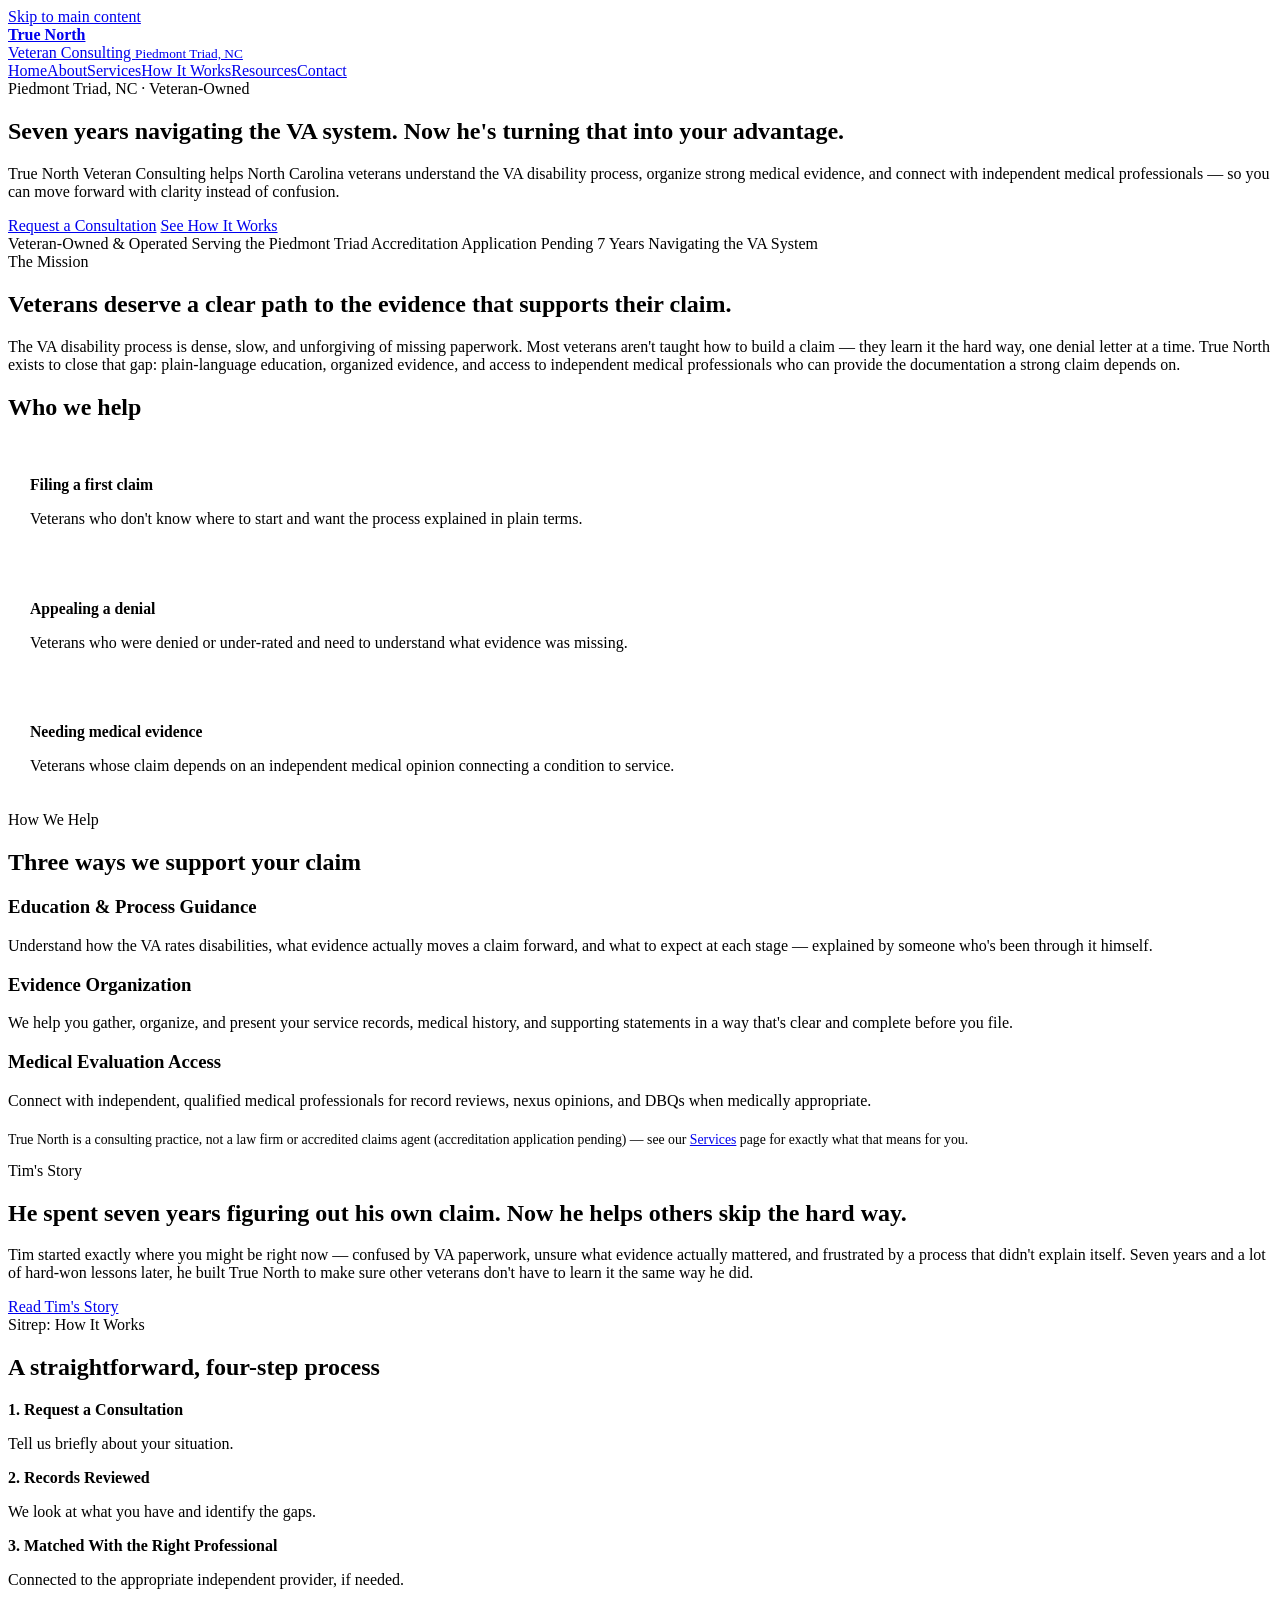
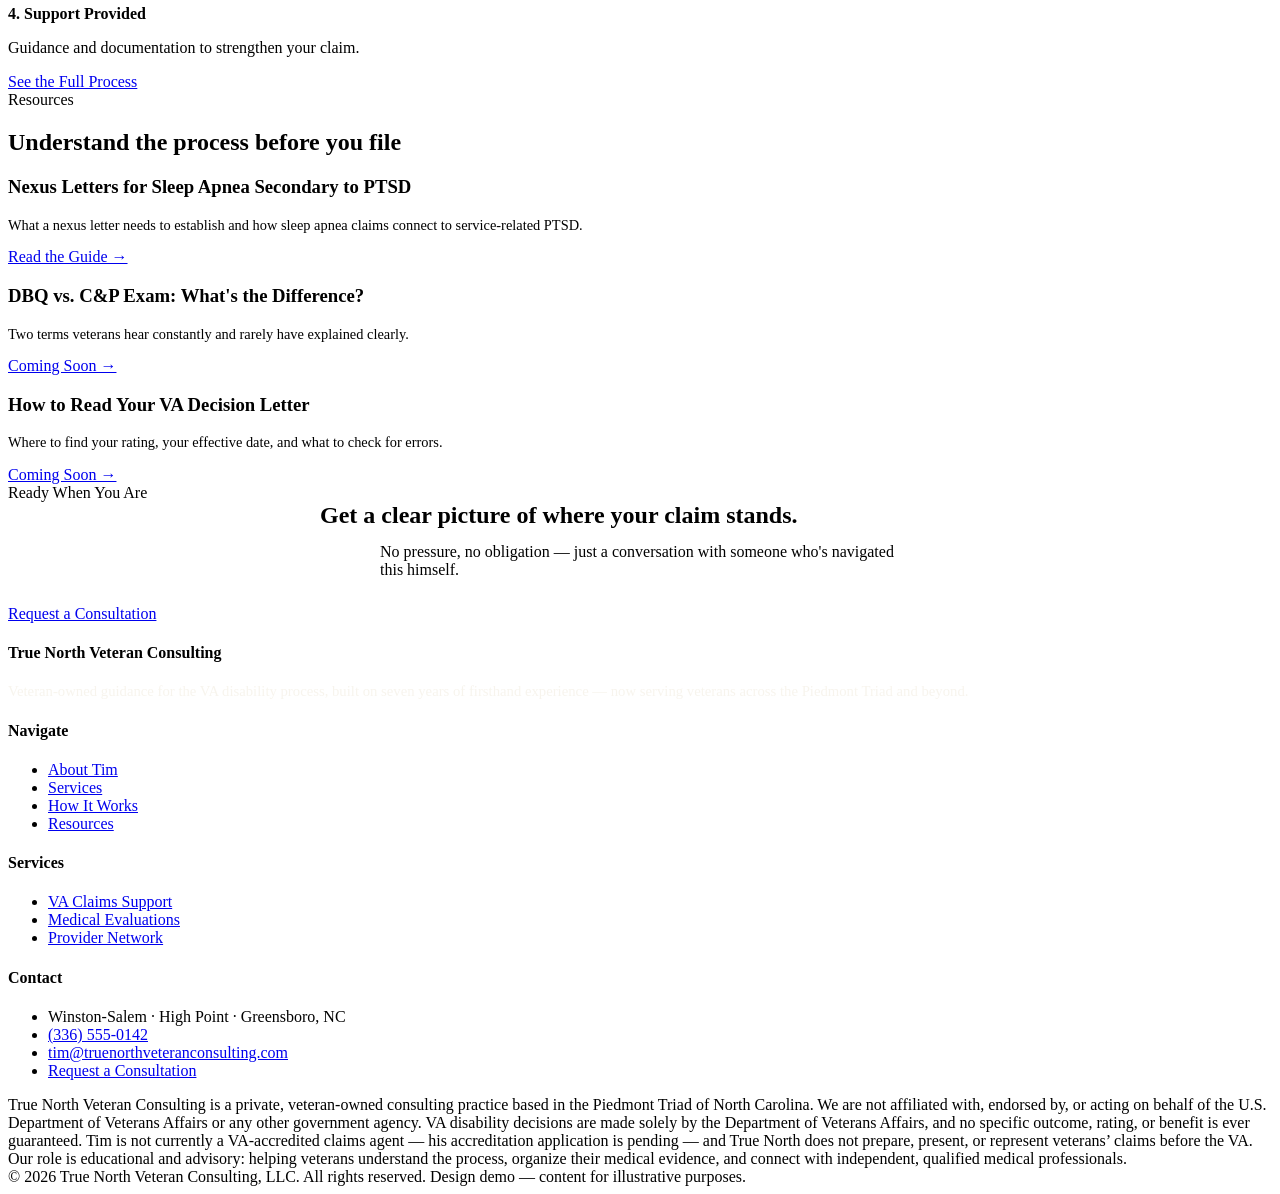
==== index.html @ c8a2887d "Add files via upload" ====
<!DOCTYPE html>
<html lang="en">
<head>
  <meta charset="UTF-8">
  <meta name="viewport" content="width=device-width, initial-scale=1.0">
  <title>True North Veteran Consulting | VA Disability Guidance, Piedmont Triad NC</title>
  <meta name="description" content="Veteran-owned consulting in Winston-Salem, High Point, and Greensboro, NC helping veterans understand the VA disability process, organize medical evidence, and connect with independent medical professionals.">
  <link rel="canonical" href="https://truenorthveteranconsulting.com/">
  <meta property="og:title" content="True North Veteran Consulting | VA Disability Guidance, Piedmont Triad NC">
  <meta property="og:description" content="Veteran-owned consulting in Winston-Salem, High Point, and Greensboro, NC helping veterans understand the VA disability process, organize medical evidence, and connect with independent medical professionals.">
  <meta property="og:type" content="website">
  <meta property="og:url" content="https://truenorthveteranconsulting.com/">
  <meta name="twitter:card" content="summary">
  <meta name="robots" content="index, follow">
  <link rel="preconnect" href="https://fonts.googleapis.com">
  <link rel="preconnect" href="https://fonts.gstatic.com" crossorigin>
  <link href="https://fonts.googleapis.com/css2?family=Black+Ops+One&family=Oswald:wght@400;500;600;700&family=Public+Sans:wght@400;500;600;700&display=swap" rel="stylesheet">
  <link rel="stylesheet" href="css/style.css">
  <link rel="icon" href="assets/favicon.svg" type="image/svg+xml">
  <script type="application/ld+json">
{
  "@context": "https://schema.org",
  "@type": "LocalBusiness",
  "name": "True North Veteran Consulting",
  "description": "Veteran-owned consulting practice in the Piedmont Triad of North Carolina helping veterans understand the VA disability process, organize medical evidence, and connect with independent medical professionals.",
  "url": "https://truenorthveteranconsulting.com/",
  "telephone": "+1-336-555-0142",
  "email": "tim@truenorthveteranconsulting.com",
  "address": {
    "@type": "PostalAddress",
    "addressLocality": "Winston-Salem",
    "addressRegion": "NC",
    "addressCountry": "US"
  },
  "areaServed": [
    {"@type": "City", "name": "Winston-Salem"},
    {"@type": "City", "name": "High Point"},
    {"@type": "City", "name": "Greensboro"},
    {"@type": "State", "name": "North Carolina"}
  ],
  "priceRange": "$$"
}
</script>
</head>
<body>
<a href="#main" class="skip-link">Skip to main content</a>
<header class="site-header">
  <div class="wrap">
    <a href="index.html" class="logo">
      <span class="mark" aria-hidden="true"></span>
      <span>
        <strong>True North</strong><br>Veteran Consulting
        <small>Piedmont Triad, NC</small>
      </span>
    </a>
    <nav class="main-nav" aria-label="Primary">
      <a href="index.html" aria-current="page">Home</a><a href="about.html">About</a><a href="services.html">Services</a><a href="how-it-works.html">How It Works</a><a href="resources.html">Resources</a><a href="contact.html" class="nav-cta">Contact</a>
    </nav>
  </div>
</header>
<main id="main">
<section class="hero">
  <div class="wrap">
    <div class="hero-inner">
      <span class="eyebrow">Piedmont Triad, NC &middot; Veteran-Owned</span>
      <h1 class="display">Seven years navigating the VA system. Now he's turning that into your advantage.</h1>
      <p class="lede">True North Veteran Consulting helps North Carolina veterans understand the VA disability
      process, organize strong medical evidence, and connect with independent medical professionals &mdash;
      so you can move forward with clarity instead of confusion.</p>
      <div class="hero-actions">
        <a href="contact.html" class="btn btn--brass">Request a Consultation</a>
        <a href="how-it-works.html" class="btn btn--outline">See How It Works</a>
      </div>
      <div class="trust-row">
        <span class="trust-badge"><span class="dot"></span>Veteran-Owned &amp; Operated</span>
        <span class="trust-badge"><span class="dot"></span>Serving the Piedmont Triad</span>
        <span class="trust-badge"><span class="dot"></span>Accreditation Application Pending</span>
        <span class="trust-badge"><span class="dot"></span>7 Years Navigating the VA System</span>
      </div>
    </div>
  </div>
</section>

<div class="divider" role="presentation"></div>

<section class="section">
  <div class="wrap">
    <span class="eyebrow">The Mission</span>
    <div class="two-col">
      <div>
        <h2>Veterans deserve a clear path to the evidence that supports their claim.</h2>
        <p>The VA disability process is dense, slow, and unforgiving of missing paperwork. Most veterans
        aren't taught how to build a claim &mdash; they learn it the hard way, one denial letter at a time.
        True North exists to close that gap: plain-language education, organized evidence, and access to
        independent medical professionals who can provide the documentation a strong claim depends on.</p>
      </div>
      <div>
        <h2>Who we help</h2>
        <div class="grid" style="gap:16px;">
          <div class="card" style="padding:20px 22px;">
            <h3 style="font-size:0.98rem;">Filing a first claim</h3>
            <p>Veterans who don't know where to start and want the process explained in plain terms.</p>
          </div>
          <div class="card card--brown" style="padding:20px 22px;">
            <h3 style="font-size:0.98rem;">Appealing a denial</h3>
            <p>Veterans who were denied or under-rated and need to understand what evidence was missing.</p>
          </div>
          <div class="card card--tan" style="padding:20px 22px;">
            <h3 style="font-size:0.98rem;">Needing medical evidence</h3>
            <p>Veterans whose claim depends on an independent medical opinion connecting a condition to service.</p>
          </div>
        </div>
      </div>
    </div>
  </div>
</section>

<section class="section section--field">
  <div class="wrap">
    <span class="eyebrow">How We Help</span>
    <h2>Three ways we support your claim</h2>
    <div class="grid grid--3 mt-lg">
      <div class="card">
        <h3>Education &amp; Process Guidance</h3>
        <p>Understand how the VA rates disabilities, what evidence actually moves a claim forward, and what
        to expect at each stage &mdash; explained by someone who's been through it himself.</p>
      </div>
      <div class="card card--brown">
        <h3>Evidence Organization</h3>
        <p>We help you gather, organize, and present your service records, medical history, and supporting
        statements in a way that's clear and complete before you file.</p>
      </div>
      <div class="card card--tan">
        <h3>Medical Evaluation Access</h3>
        <p>Connect with independent, qualified medical professionals for record reviews, nexus opinions,
        and DBQs when medically appropriate.</p>
      </div>
    </div>
    <p style="margin-top:22px;font-size:0.86rem;">
      True North is a consulting practice, not a law firm or accredited claims agent (accreditation
      application pending) &mdash; see our <a href="services.html">Services</a> page for exactly what that
      means for you.
    </p>
  </div>
</section>

<section class="section">
  <div class="wrap two-col">
    <div class="patch" aria-hidden="true"></div>
    <div>
      <span class="eyebrow">Tim's Story</span>
      <h2>He spent seven years figuring out his own claim. Now he helps others skip the hard way.</h2>
      <p>Tim started exactly where you might be right now &mdash; confused by VA paperwork, unsure what
      evidence actually mattered, and frustrated by a process that didn't explain itself. Seven years and a
      lot of hard-won lessons later, he built True North to make sure other veterans don't have to learn it
      the same way he did.</p>
      <a href="about.html" class="btn btn--outline-dark">Read Tim's Story</a>
    </div>
  </div>
</section>

<section class="section section--field">
  <div class="wrap">
    <span class="eyebrow">Sitrep: How It Works</span>
    <h2>A straightforward, four-step process</h2>
    <div class="grid grid--2 mt-lg" style="gap:20px;">
      <div class="card"><h3 style="font-size:1rem;">1. Request a Consultation</h3><p>Tell us briefly about your situation.</p></div>
      <div class="card"><h3 style="font-size:1rem;">2. Records Reviewed</h3><p>We look at what you have and identify the gaps.</p></div>
      <div class="card"><h3 style="font-size:1rem;">3. Matched With the Right Professional</h3><p>Connected to the appropriate independent provider, if needed.</p></div>
      <div class="card"><h3 style="font-size:1rem;">4. Support Provided</h3><p>Guidance and documentation to strengthen your claim.</p></div>
    </div>
    <a href="how-it-works.html" class="btn btn--outline-dark mt-lg">See the Full Process</a>
  </div>
</section>

<section class="section">
  <div class="wrap">
    <span class="eyebrow">Resources</span>
    <h2>Understand the process before you file</h2>
    <div class="grid grid--3 mt-lg">
      <div class="article-card">
        <div class="art-band" aria-hidden="true"></div>
        <div class="art-body">
          <h3>Nexus Letters for Sleep Apnea Secondary to PTSD</h3>
          <p style="font-size:0.9rem;">What a nexus letter needs to establish and how sleep apnea claims connect to service-related PTSD.</p>
          <a href="resources/nexus-letter-sleep-apnea-ptsd.html" class="read-more">Read the Guide &rarr;</a>
        </div>
      </div>
      <div class="article-card">
        <div class="art-band" aria-hidden="true"></div>
        <div class="art-body">
          <h3>DBQ vs. C&amp;P Exam: What's the Difference?</h3>
          <p style="font-size:0.9rem;">Two terms veterans hear constantly and rarely have explained clearly.</p>
          <a href="resources.html" class="read-more">Coming Soon &rarr;</a>
        </div>
      </div>
      <div class="article-card">
        <div class="art-band" aria-hidden="true"></div>
        <div class="art-body">
          <h3>How to Read Your VA Decision Letter</h3>
          <p style="font-size:0.9rem;">Where to find your rating, your effective date, and what to check for errors.</p>
          <a href="resources.html" class="read-more">Coming Soon &rarr;</a>
        </div>
      </div>
    </div>
  </div>
</section>

<section class="section section--dark">
  <div class="wrap center">
    <span class="eyebrow" style="justify-content:center;">Ready When You Are</span>
    <h2 style="max-width:640px;margin:0 auto 0.6em;">Get a clear picture of where your claim stands.</h2>
    <p style="max-width:520px;margin:0 auto 1.6em;">No pressure, no obligation &mdash; just a conversation with someone who's navigated this himself.</p>
    <a href="contact.html" class="btn btn--brass">Request a Consultation</a>
  </div>
</section>
</main><footer class="site-footer">
  <div class="wrap">
    <div class="footer-grid">
      <div>
        <h4>True North Veteran Consulting</h4>
        <p style="margin-top:12px;font-size:0.92rem;color:rgba(244,240,230,0.72);">
          Veteran-owned guidance for the VA disability process, built on seven years of firsthand
          experience &mdash; now serving veterans across the Piedmont Triad and beyond.
        </p>
      </div>
      <div>
        <h4>Navigate</h4>
        <ul>
          <li><a href="about.html">About Tim</a></li>
          <li><a href="services.html">Services</a></li>
          <li><a href="how-it-works.html">How It Works</a></li>
          <li><a href="resources.html">Resources</a></li>
        </ul>
      </div>
      <div>
        <h4>Services</h4>
        <ul>
          <li><a href="services.html#claims-support">VA Claims Support</a></li>
          <li><a href="services.html#medical-evaluations">Medical Evaluations</a></li>
          <li><a href="services.html#provider-network">Provider Network</a></li>
        </ul>
      </div>
      <div>
        <h4>Contact</h4>
        <ul>
          <li>Winston-Salem &middot; High Point &middot; Greensboro, NC</li>
          <li><a href="tel:+13365550142">(336) 555-0142</a></li>
          <li><a href="mailto:tim@truenorthveteranconsulting.com">tim@truenorthveteranconsulting.com</a></li>
          <li><a href="contact.html">Request a Consultation</a></li>
        </ul>
      </div>
    </div>
    <div class="footer-disclaimer">True North Veteran Consulting is a private, veteran-owned consulting practice based in the Piedmont Triad of North Carolina. We are not affiliated with, endorsed by, or acting on behalf of the U.S. Department of Veterans Affairs or any other government agency. VA disability decisions are made solely by the Department of Veterans Affairs, and no specific outcome, rating, or benefit is ever guaranteed. Tim is not currently a VA-accredited claims agent &mdash; his accreditation application is pending &mdash; and True North does not prepare, present, or represent veterans&rsquo; claims before the VA. Our role is educational and advisory: helping veterans understand the process, organize their medical evidence, and connect with independent, qualified medical professionals.</div>
    <div class="footer-bottom">
      <span>&copy; 2026 True North Veteran Consulting, LLC. All rights reserved.</span>
      <span>Design demo &mdash; content for illustrative purposes.</span>
    </div>
  </div>
</footer>
</body>
</html>
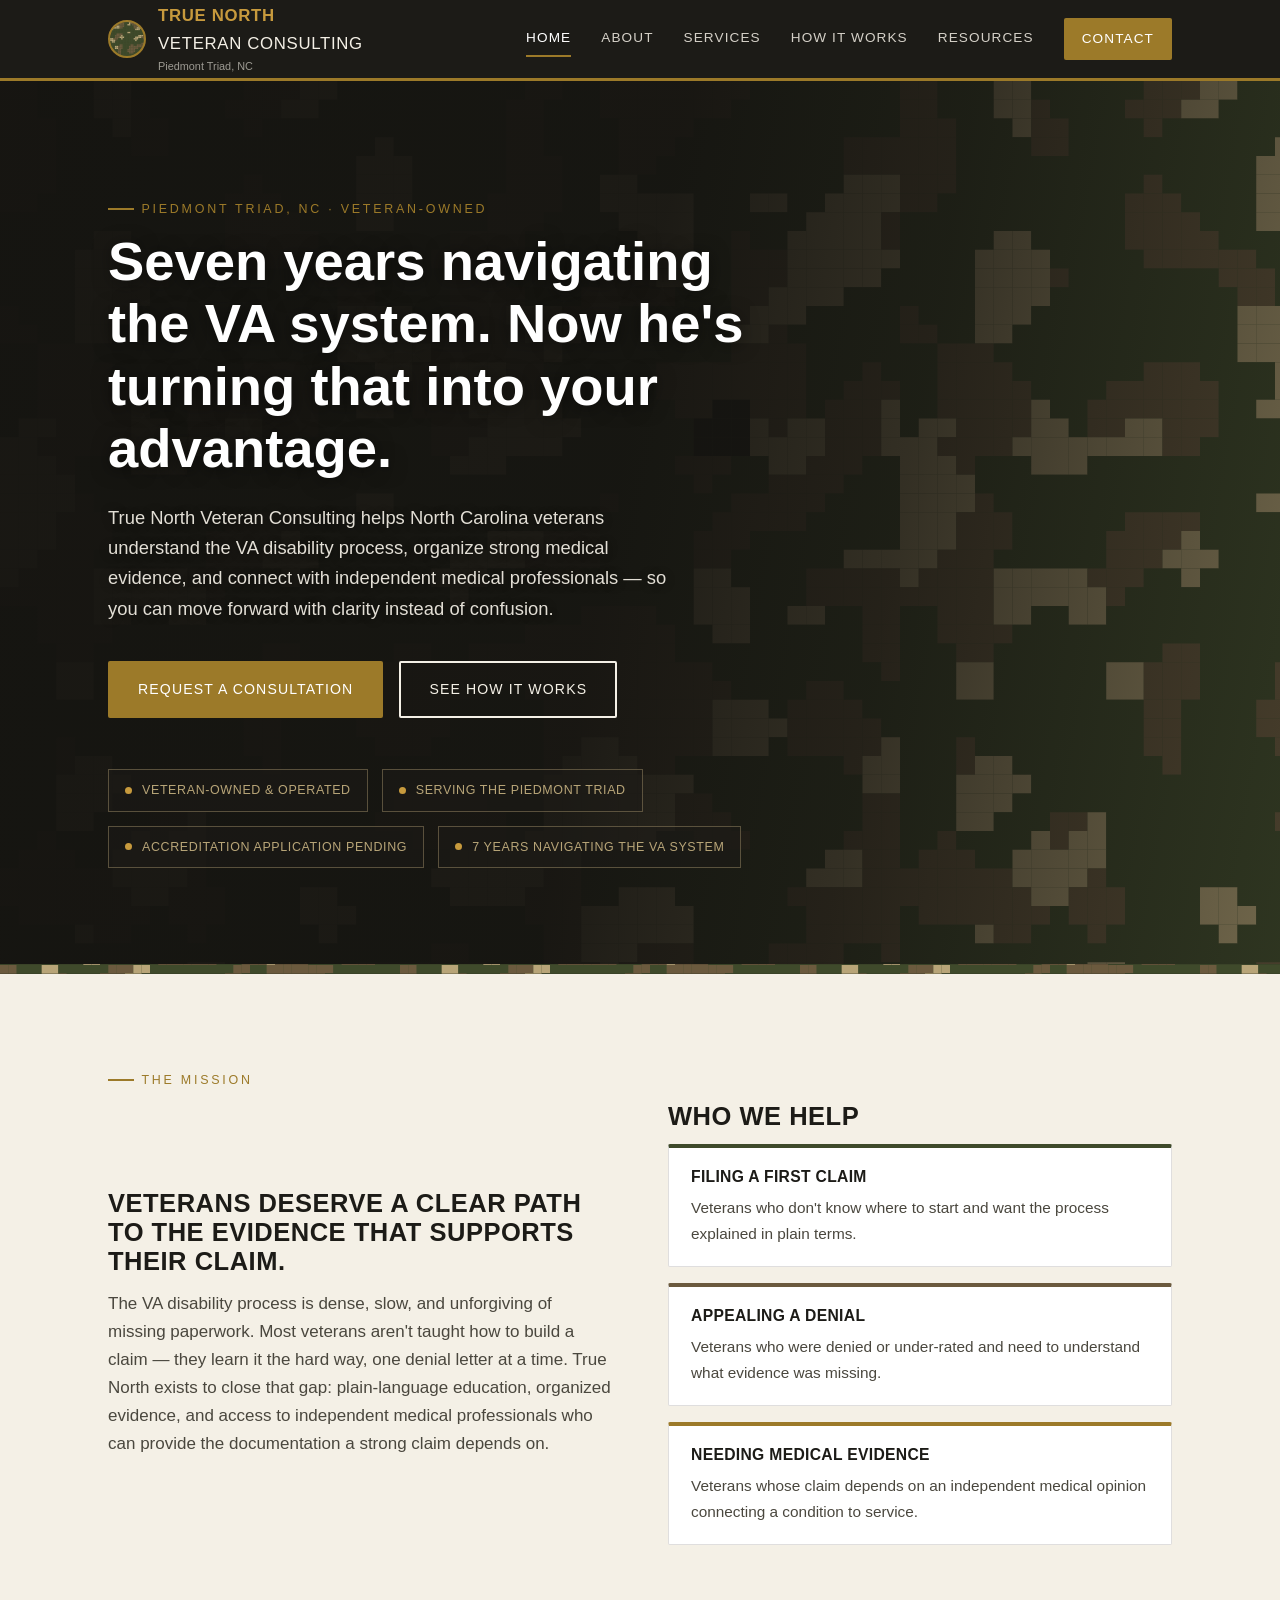
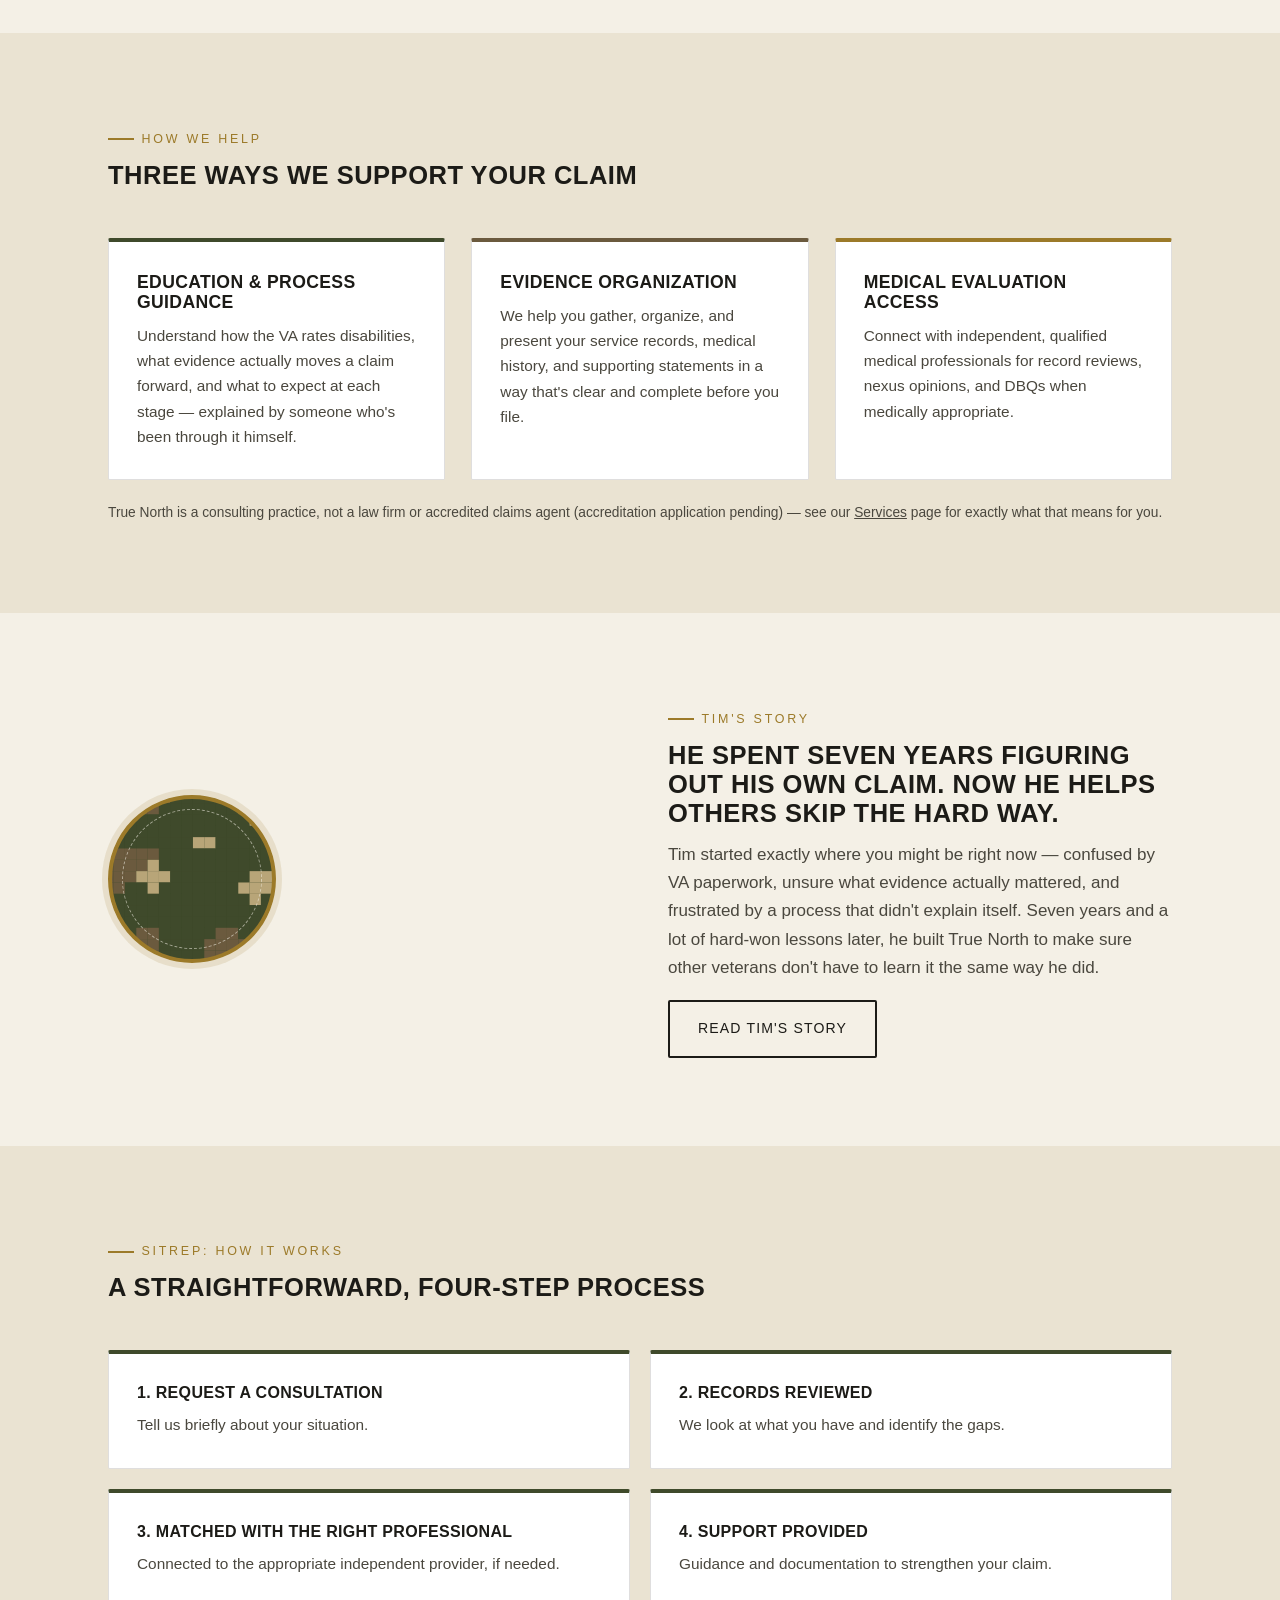
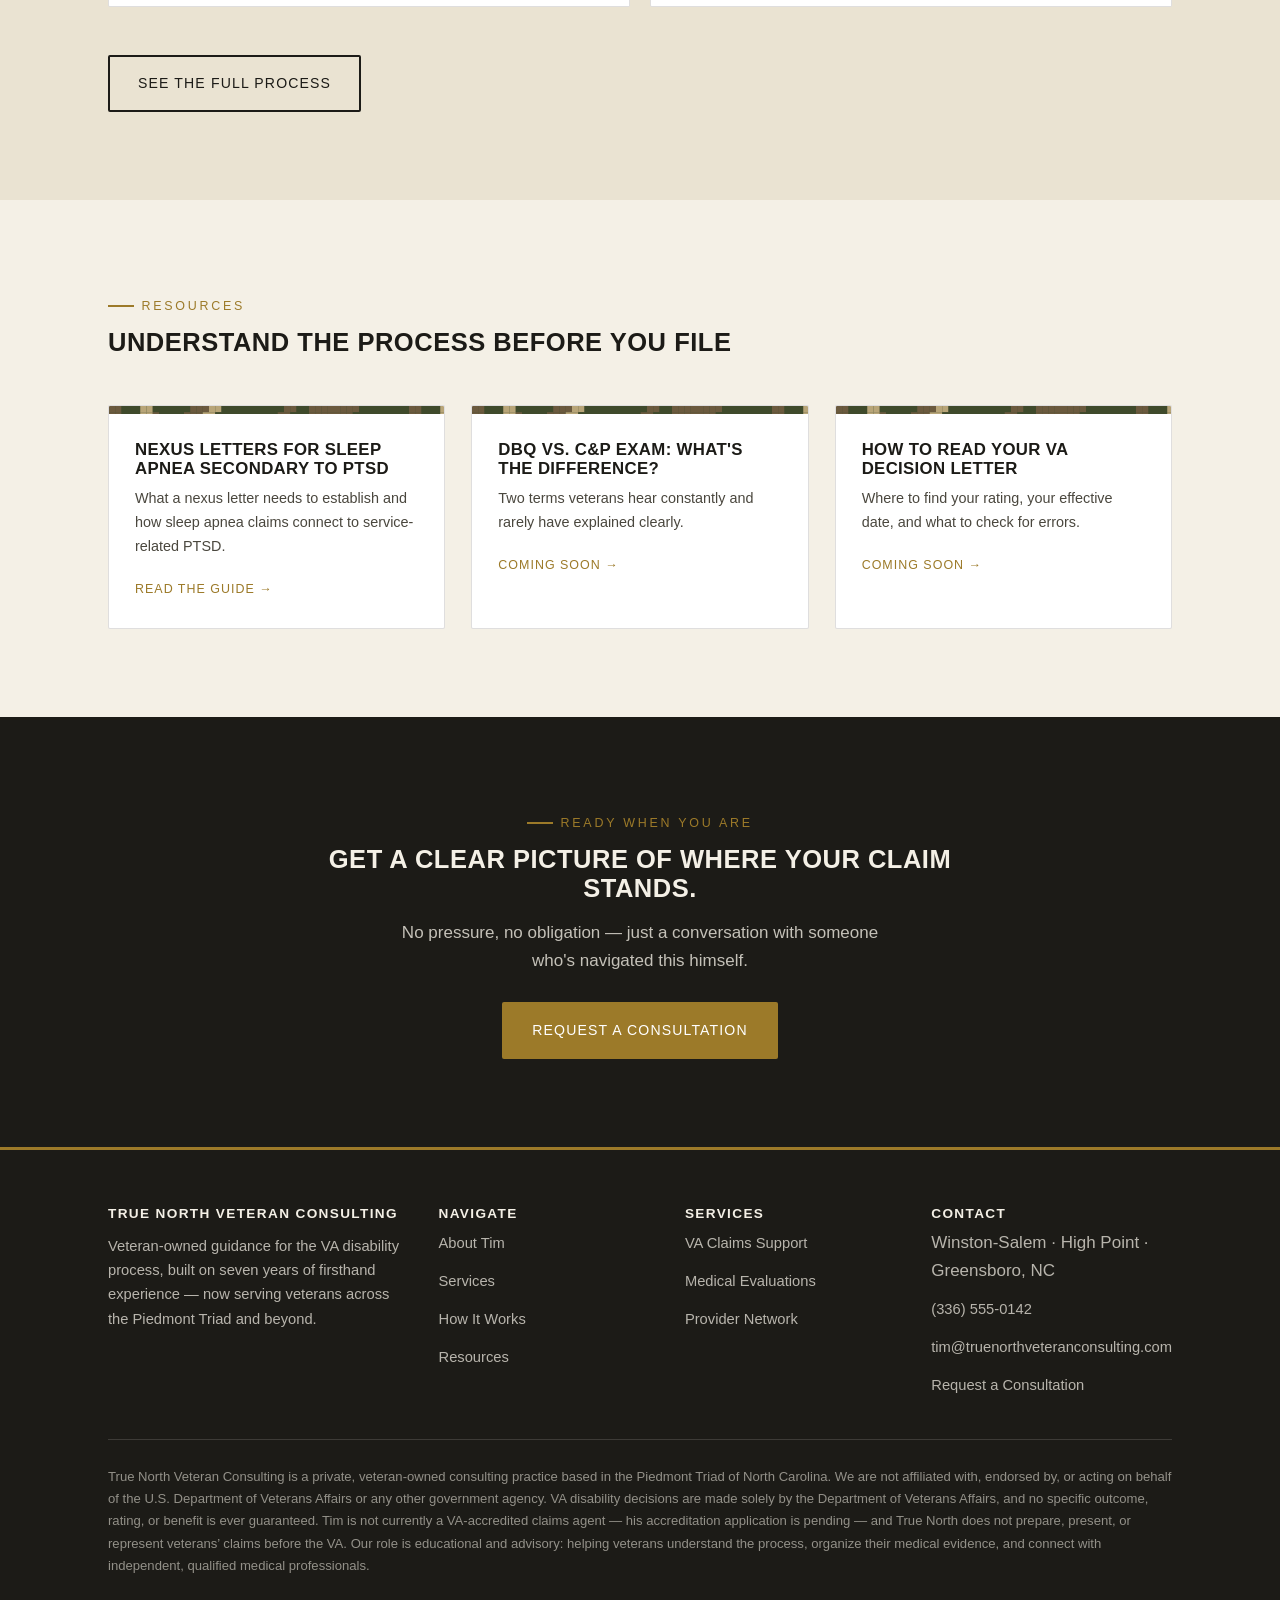
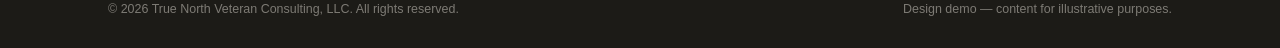
==== commit 87aa744c: "Add data-reveal attributes to HTML elements" ====
--- a/index.html
+++ b/index.html
@@ -87,25 +87,25 @@
   <div class="wrap">
     <span class="eyebrow">The Mission</span>
     <div class="two-col">
-      <div>
+      <div data-reveal>
         <h2>Veterans deserve a clear path to the evidence that supports their claim.</h2>
         <p>The VA disability process is dense, slow, and unforgiving of missing paperwork. Most veterans
         aren't taught how to build a claim &mdash; they learn it the hard way, one denial letter at a time.
         True North exists to close that gap: plain-language education, organized evidence, and access to
         independent medical professionals who can provide the documentation a strong claim depends on.</p>
       </div>
-      <div>
+      <div data-reveal>
         <h2>Who we help</h2>
-        <div class="grid" style="gap:16px;">
-          <div class="card" style="padding:20px 22px;">
+        <div class="grid" style="gap:16px;" data-reveal-group>
+          <div class="card" style="padding:20px 22px;" data-reveal>
             <h3 style="font-size:0.98rem;">Filing a first claim</h3>
             <p>Veterans who don't know where to start and want the process explained in plain terms.</p>
           </div>
-          <div class="card card--brown" style="padding:20px 22px;">
+          <div class="card card--brown" style="padding:20px 22px;" data-reveal>
             <h3 style="font-size:0.98rem;">Appealing a denial</h3>
             <p>Veterans who were denied or under-rated and need to understand what evidence was missing.</p>
           </div>
-          <div class="card card--tan" style="padding:20px 22px;">
+          <div class="card card--tan" style="padding:20px 22px;" data-reveal>
             <h3 style="font-size:0.98rem;">Needing medical evidence</h3>
             <p>Veterans whose claim depends on an independent medical opinion connecting a condition to service.</p>
           </div>
@@ -117,20 +117,20 @@
 
 <section class="section section--field">
   <div class="wrap">
-    <span class="eyebrow">How We Help</span>
-    <h2>Three ways we support your claim</h2>
-    <div class="grid grid--3 mt-lg">
-      <div class="card">
+    <span class="eyebrow" data-reveal>How We Help</span>
+    <h2 data-reveal>Three ways we support your claim</h2>
+    <div class="grid grid--3 mt-lg" data-reveal-group>
+      <div class="card" data-reveal>
         <h3>Education &amp; Process Guidance</h3>
         <p>Understand how the VA rates disabilities, what evidence actually moves a claim forward, and what
         to expect at each stage &mdash; explained by someone who's been through it himself.</p>
       </div>
-      <div class="card card--brown">
+      <div class="card card--brown" data-reveal>
         <h3>Evidence Organization</h3>
         <p>We help you gather, organize, and present your service records, medical history, and supporting
         statements in a way that's clear and complete before you file.</p>
       </div>
-      <div class="card card--tan">
+      <div class="card card--tan" data-reveal>
         <h3>Medical Evaluation Access</h3>
         <p>Connect with independent, qualified medical professionals for record reviews, nexus opinions,
         and DBQs when medically appropriate.</p>
@@ -146,8 +146,8 @@
 
 <section class="section">
   <div class="wrap two-col">
-    <div class="patch" aria-hidden="true"></div>
-    <div>
+    <div class="patch" aria-hidden="true" data-reveal></div>
+    <div data-reveal>
       <span class="eyebrow">Tim's Story</span>
       <h2>He spent seven years figuring out his own claim. Now he helps others skip the hard way.</h2>
       <p>Tim started exactly where you might be right now &mdash; confused by VA paperwork, unsure what
@@ -161,13 +161,13 @@
 
 <section class="section section--field">
   <div class="wrap">
-    <span class="eyebrow">Sitrep: How It Works</span>
-    <h2>A straightforward, four-step process</h2>
-    <div class="grid grid--2 mt-lg" style="gap:20px;">
-      <div class="card"><h3 style="font-size:1rem;">1. Request a Consultation</h3><p>Tell us briefly about your situation.</p></div>
-      <div class="card"><h3 style="font-size:1rem;">2. Records Reviewed</h3><p>We look at what you have and identify the gaps.</p></div>
-      <div class="card"><h3 style="font-size:1rem;">3. Matched With the Right Professional</h3><p>Connected to the appropriate independent provider, if needed.</p></div>
-      <div class="card"><h3 style="font-size:1rem;">4. Support Provided</h3><p>Guidance and documentation to strengthen your claim.</p></div>
+    <span class="eyebrow" data-reveal>Sitrep: How It Works</span>
+    <h2 data-reveal>A straightforward, four-step process</h2>
+    <div class="grid grid--2 mt-lg" style="gap:20px;" data-reveal-group>
+      <div class="card" data-reveal><h3 style="font-size:1rem;">1. Request a Consultation</h3><p>Tell us briefly about your situation.</p></div>
+      <div class="card" data-reveal><h3 style="font-size:1rem;">2. Records Reviewed</h3><p>We look at what you have and identify the gaps.</p></div>
+      <div class="card" data-reveal><h3 style="font-size:1rem;">3. Matched With the Right Professional</h3><p>Connected to the appropriate independent provider, if needed.</p></div>
+      <div class="card" data-reveal><h3 style="font-size:1rem;">4. Support Provided</h3><p>Guidance and documentation to strengthen your claim.</p></div>
     </div>
     <a href="how-it-works.html" class="btn btn--outline-dark mt-lg">See the Full Process</a>
   </div>
@@ -175,10 +175,10 @@
 
 <section class="section">
   <div class="wrap">
-    <span class="eyebrow">Resources</span>
-    <h2>Understand the process before you file</h2>
-    <div class="grid grid--3 mt-lg">
-      <div class="article-card">
+    <span class="eyebrow" data-reveal>Resources</span>
+    <h2 data-reveal>Understand the process before you file</h2>
+    <div class="grid grid--3 mt-lg" data-reveal-group>
+      <div class="article-card" data-reveal>
         <div class="art-band" aria-hidden="true"></div>
         <div class="art-body">
           <h3>Nexus Letters for Sleep Apnea Secondary to PTSD</h3>
@@ -186,7 +186,7 @@
           <a href="resources/nexus-letter-sleep-apnea-ptsd.html" class="read-more">Read the Guide &rarr;</a>
         </div>
       </div>
-      <div class="article-card">
+      <div class="article-card" data-reveal>
         <div class="art-band" aria-hidden="true"></div>
         <div class="art-body">
           <h3>DBQ vs. C&amp;P Exam: What's the Difference?</h3>
@@ -194,7 +194,7 @@
           <a href="resources.html" class="read-more">Coming Soon &rarr;</a>
         </div>
       </div>
-      <div class="article-card">
+      <div class="article-card" data-reveal>
         <div class="art-band" aria-hidden="true"></div>
         <div class="art-body">
           <h3>How to Read Your VA Decision Letter</h3>
@@ -207,7 +207,7 @@
 </section>
 
 <section class="section section--dark">
-  <div class="wrap center">
+  <div class="wrap center" data-reveal>
     <span class="eyebrow" style="justify-content:center;">Ready When You Are</span>
     <h2 style="max-width:640px;margin:0 auto 0.6em;">Get a clear picture of where your claim stands.</h2>
     <p style="max-width:520px;margin:0 auto 1.6em;">No pressure, no obligation &mdash; just a conversation with someone who's navigated this himself.</p>
@@ -258,5 +258,6 @@
     </div>
   </div>
 </footer>
+<script src="js/main.js" defer></script>
 </body>
 </html>
--- a/css/style.css
+++ b/css/style.css
@@ -0,0 +1,454 @@
+/* ============================================================
+   TRUE NORTH VETERAN CONSULTING — design tokens
+   Palette:  --camo-green  #3F4A2B  (field green, primary dark)
+             --camo-brown  #6B5A3E  (coyote brown)
+             --camo-tan    #B8A578  (tan / khaki, light accents)
+             --camo-black  #1C1B17  (near-black, base + text)
+             --brass       #9C7A29  (dog-tag brass, CTA accent only)
+             --paper       #F4F0E6  (field-manual paper, body bg)
+             --ink         #211F1A  (body copy)
+   Type:     Display  — 'Black Ops One' (stencil, used sparingly)
+             Label    — 'Oswald' (condensed caps, nav/eyebrows/subheads)
+             Body     — 'Public Sans' (readable utility face)
+   ============================================================ */
+
+:root {
+  --camo-green: #3F4A2B;
+  --camo-green-dark: #2C3420;
+  --camo-brown: #6B5A3E;
+  --camo-tan: #B8A578;
+  --camo-black: #1C1B17;
+  --brass: #9C7A29;
+  --brass-light: #C79A3D;
+  --paper: #F4F0E6;
+  --paper-dim: #EAE3D2;
+  --ink: #211F1A;
+  --ink-soft: #4A473E;
+  --line: rgba(28, 27, 23, 0.14);
+  --max: 1120px;
+  --radius: 2px;
+}
+
+* { box-sizing: border-box; }
+html { scroll-behavior: smooth; }
+
+body {
+  margin: 0;
+  background: var(--paper);
+  color: var(--ink);
+  font-family: 'Public Sans', -apple-system, BlinkMacSystemFont, 'Segoe UI', sans-serif;
+  font-size: 17px;
+  line-height: 1.65;
+  -webkit-font-smoothing: antialiased;
+}
+
+img { max-width: 100%; display: block; }
+
+a { color: inherit; }
+
+h1, h2, h3, h4 {
+  font-family: 'Oswald', sans-serif;
+  text-transform: uppercase;
+  letter-spacing: 0.02em;
+  color: var(--camo-black);
+  line-height: 1.15;
+  margin: 0 0 0.5em;
+}
+
+.display {
+  font-family: 'Black Ops One', 'Oswald', sans-serif;
+  text-transform: none;
+  letter-spacing: 0;
+}
+
+.eyebrow {
+  font-family: 'Oswald', sans-serif;
+  text-transform: uppercase;
+  letter-spacing: 0.22em;
+  font-size: 0.78rem;
+  font-weight: 500;
+  color: var(--brass);
+  display: inline-flex;
+  align-items: center;
+  gap: 0.6em;
+  margin-bottom: 0.9em;
+}
+.eyebrow::before {
+  content: "";
+  width: 26px;
+  height: 2px;
+  background: var(--brass);
+  display: inline-block;
+}
+
+p { margin: 0 0 1.1em; color: var(--ink-soft); }
+p:last-child { margin-bottom: 0; }
+
+.wrap { max-width: var(--max); margin: 0 auto; padding: 0 28px; }
+.section { padding: 88px 0; }
+.section--tight { padding: 56px 0; }
+.section--dark { background: var(--camo-black); color: var(--paper); }
+.section--dark h1, .section--dark h2, .section--dark h3 { color: var(--paper); }
+.section--dark p { color: rgba(244, 240, 230, 0.78); }
+.section--field { background: var(--paper-dim); }
+
+/* ---------- skip link / focus ---------- */
+.skip-link {
+  position: absolute; left: -999px; top: auto;
+  background: var(--brass); color: #fff; padding: 10px 16px; z-index: 999;
+}
+.skip-link:focus { left: 12px; top: 12px; }
+a:focus-visible, button:focus-visible, input:focus-visible, textarea:focus-visible, select:focus-visible {
+  outline: 3px solid var(--brass-light);
+  outline-offset: 2px;
+}
+
+/* ---------- header / nav ---------- */
+.site-header {
+  background: var(--camo-black);
+  border-bottom: 3px solid var(--brass);
+  position: sticky; top: 0; z-index: 100;
+}
+.site-header .wrap {
+  display: flex; align-items: center; justify-content: space-between;
+  height: 78px;
+}
+.logo {
+  display: flex; align-items: center; gap: 12px;
+  font-family: 'Oswald', sans-serif;
+  color: var(--paper);
+  text-decoration: none;
+  font-size: 1.05rem;
+  letter-spacing: 0.04em;
+  text-transform: uppercase;
+}
+.logo .mark {
+  width: 38px; height: 38px;
+  border: 2px solid var(--brass);
+  border-radius: 50%;
+  background-image: url('../assets/camo-pattern.svg');
+  background-size: 220% 220%;
+  background-position: 30% 60%;
+  flex: none;
+}
+.logo .mark--sub { background-position: 60% 20%; }
+.logo strong { color: var(--brass-light); font-weight: 600; }
+.logo small { display: block; font-family: 'Public Sans', sans-serif; text-transform: none; letter-spacing: 0; font-size: 0.68rem; color: rgba(244,240,230,0.6); }
+
+nav.main-nav { display: flex; align-items: center; gap: 30px; }
+nav.main-nav a {
+  color: rgba(244, 240, 230, 0.85);
+  text-decoration: none;
+  font-family: 'Oswald', sans-serif;
+  text-transform: uppercase;
+  font-size: 0.85rem;
+  letter-spacing: 0.08em;
+  padding: 6px 0;
+  border-bottom: 2px solid transparent;
+}
+nav.main-nav a:hover, nav.main-nav a[aria-current="page"] { border-bottom-color: var(--brass); color: #fff; }
+.nav-cta {
+  background: var(--brass);
+  color: #fff !important;
+  padding: 10px 18px !important;
+  border-radius: var(--radius);
+  border-bottom: none !important;
+}
+.nav-cta:hover { background: var(--brass-light); }
+.nav-toggle { display: none; }
+
+/* ---------- buttons ---------- */
+.btn {
+  display: inline-flex; align-items: center; gap: 10px;
+  font-family: 'Oswald', sans-serif;
+  text-transform: uppercase;
+  letter-spacing: 0.08em;
+  font-size: 0.88rem;
+  padding: 15px 28px;
+  border-radius: var(--radius);
+  text-decoration: none;
+  border: 2px solid transparent;
+  cursor: pointer;
+}
+.btn--brass { background: var(--brass); color: #fff; }
+.btn--brass:hover { background: var(--brass-light); }
+.btn--outline { border-color: var(--paper); color: var(--paper); background: transparent; }
+.btn--outline:hover { background: rgba(244,240,230,0.1); }
+.btn--outline-dark { border-color: var(--camo-black); color: var(--camo-black); background: transparent; }
+.btn--outline-dark:hover { background: rgba(28,27,23,0.06); }
+
+/* ---------- hero ---------- */
+.hero {
+  position: relative;
+  color: var(--paper);
+  background-color: var(--camo-green-dark);
+  overflow: hidden;
+}
+.hero::before {
+  content: "";
+  position: absolute; inset: 0;
+  z-index: 0;
+  background-image: url('../assets/camo-pattern.svg');
+  background-size: 900px 900px;
+  opacity: 0.85;
+}
+.hero::after {
+  content: "";
+  position: absolute; inset: 0;
+  z-index: 1;
+  background: linear-gradient(100deg, rgba(20,19,16,0.97) 0%, rgba(20,19,16,0.94) 48%, rgba(20,19,16,0.78) 68%, rgba(20,19,16,0.35) 100%);
+}
+.hero .wrap { position: relative; z-index: 2; padding: 110px 28px 96px; }
+.hero-inner { max-width: 700px; }
+.hero h1 {
+  color: #fff;
+  font-size: clamp(2.1rem, 4.6vw, 3.4rem);
+  margin-bottom: 0.4em;
+  text-shadow: 0 2px 18px rgba(0,0,0,0.55);
+}
+.hero .lede {
+  color: rgba(244,240,230,0.92);
+  font-size: 1.15rem;
+  max-width: 560px;
+  margin-bottom: 2em;
+  text-shadow: 0 1px 10px rgba(0,0,0,0.45);
+}
+.hero-actions { display: flex; gap: 16px; flex-wrap: wrap; margin-bottom: 3em; }
+
+.trust-row {
+  display: flex; flex-wrap: wrap; gap: 14px;
+}
+.trust-badge {
+  display: flex; align-items: center; gap: 10px;
+  background: rgba(28,27,23,0.55);
+  border: 1px solid rgba(184,165,120,0.4);
+  padding: 10px 16px;
+  font-family: 'Oswald', sans-serif;
+  font-size: 0.78rem;
+  letter-spacing: 0.05em;
+  text-transform: uppercase;
+  color: var(--camo-tan);
+}
+.trust-badge .dot { width: 7px; height: 7px; background: var(--brass-light); border-radius: 50%; flex: none; }
+
+/* ---------- patch badge (signature element) ---------- */
+.patch {
+  width: 168px; height: 168px;
+  border-radius: 50%;
+  border: 4px solid var(--brass);
+  background-image: url('../assets/camo-pattern.svg');
+  background-size: 340% 340%;
+  background-position: 35% 55%;
+  position: relative;
+  flex: none;
+  box-shadow: 0 0 0 6px rgba(156,122,41,0.15);
+}
+.patch::after {
+  content: "";
+  position: absolute; inset: 10px;
+  border-radius: 50%;
+  border: 1px dashed rgba(244,240,230,0.55);
+}
+.patch-tab {
+  display: inline-block;
+  margin-top: 14px;
+  background: var(--camo-black);
+  color: var(--brass-light);
+  font-family: 'Oswald', sans-serif;
+  text-transform: uppercase;
+  font-size: 0.72rem;
+  letter-spacing: 0.1em;
+  padding: 6px 12px;
+}
+
+/* ---------- cards / grids ---------- */
+.grid { display: grid; gap: 26px; }
+.grid--3 { grid-template-columns: repeat(3, 1fr); }
+.grid--2 { grid-template-columns: repeat(2, 1fr); }
+
+.card {
+  background: #fff;
+  border: 1px solid var(--line);
+  border-top: 4px solid var(--camo-green);
+  padding: 30px 28px;
+  border-radius: var(--radius);
+}
+.card h3 { font-size: 1.1rem; margin-bottom: 0.6em; }
+.card p { font-size: 0.96rem; }
+.card--brown { border-top-color: var(--camo-brown); }
+.card--tan { border-top-color: var(--brass); }
+
+/* ---------- process steps (legitimate sequence) ---------- */
+.steps { counter-reset: step; display: grid; gap: 0; }
+.step {
+  display: grid;
+  grid-template-columns: 90px 1fr;
+  gap: 24px;
+  padding: 34px 0;
+  border-bottom: 1px solid var(--line);
+  align-items: start;
+}
+.step:last-child { border-bottom: none; }
+.step-num {
+  font-family: 'Black Ops One', sans-serif;
+  font-size: 2.4rem;
+  color: var(--camo-tan);
+  line-height: 1;
+}
+.step h3 { margin-bottom: 0.35em; }
+
+/* ---------- quote / briefing block ---------- */
+.briefing {
+  background: var(--camo-black);
+  color: var(--paper);
+  padding: 44px;
+  border-left: 6px solid var(--brass);
+  position: relative;
+}
+.briefing::before {
+  content: "SITREP";
+  position: absolute; top: -13px; left: 40px;
+  background: var(--brass);
+  color: #fff;
+  font-family: 'Oswald', sans-serif;
+  font-size: 0.72rem;
+  letter-spacing: 0.16em;
+  padding: 4px 12px;
+}
+.briefing p { color: rgba(244,240,230,0.92); font-size: 1.05rem; }
+
+/* ---------- disclaimer strip ---------- */
+.disclaimer {
+  background: var(--paper-dim);
+  border: 1px solid var(--line);
+  border-left: 4px solid var(--camo-brown);
+  padding: 20px 24px;
+  font-size: 0.88rem;
+  color: var(--ink-soft);
+  border-radius: var(--radius);
+}
+.disclaimer strong { color: var(--camo-black); }
+
+/* ---------- tables ---------- */
+table { width: 100%; border-collapse: collapse; margin: 1.5em 0; }
+th, td { text-align: left; padding: 12px 14px; border-bottom: 1px solid var(--line); font-size: 0.94rem; }
+th { font-family: 'Oswald', sans-serif; text-transform: uppercase; font-size: 0.76rem; letter-spacing: 0.06em; color: var(--camo-brown); }
+
+/* ---------- forms ---------- */
+.form-grid { display: grid; gap: 20px; grid-template-columns: 1fr 1fr; }
+.form-grid .full { grid-column: 1 / -1; }
+label {
+  display: block;
+  font-family: 'Oswald', sans-serif;
+  text-transform: uppercase;
+  font-size: 0.76rem;
+  letter-spacing: 0.06em;
+  margin-bottom: 6px;
+  color: var(--camo-black);
+}
+input, select, textarea {
+  width: 100%;
+  padding: 12px 14px;
+  border: 1px solid var(--line);
+  background: #fff;
+  font-family: 'Public Sans', sans-serif;
+  font-size: 0.96rem;
+  border-radius: var(--radius);
+}
+textarea { resize: vertical; min-height: 120px; }
+.field-hint { font-size: 0.8rem; color: var(--ink-soft); margin-top: 4px; }
+
+/* ---------- footer ---------- */
+.site-footer {
+  background: var(--camo-black);
+  color: rgba(244,240,230,0.72);
+  padding: 56px 0 28px;
+  border-top: 3px solid var(--brass);
+}
+.site-footer h4 { color: var(--paper); font-size: 0.85rem; letter-spacing: 0.1em; }
+.site-footer a { color: rgba(244,240,230,0.72); text-decoration: none; font-size: 0.92rem; }
+.site-footer a:hover { color: var(--brass-light); }
+.footer-grid { display: grid; grid-template-columns: 1.4fr 1fr 1fr 1fr; gap: 36px; margin-bottom: 40px; }
+.footer-grid ul { list-style: none; padding: 0; margin: 0; display: grid; gap: 10px; }
+.footer-disclaimer {
+  border-top: 1px solid rgba(244,240,230,0.15);
+  padding-top: 26px;
+  font-size: 0.82rem;
+  color: rgba(244,240,230,0.55);
+  line-height: 1.7;
+}
+.footer-bottom {
+  display: flex; justify-content: space-between; flex-wrap: wrap; gap: 10px;
+  margin-top: 22px; font-size: 0.78rem; color: rgba(244,240,230,0.45);
+}
+
+/* ---------- misc utility ---------- */
+.tag {
+  display: inline-block;
+  font-family: 'Oswald', sans-serif;
+  text-transform: uppercase;
+  font-size: 0.7rem;
+  letter-spacing: 0.08em;
+  background: var(--camo-tan);
+  color: var(--camo-black);
+  padding: 4px 10px;
+  margin: 0 8px 8px 0;
+  border-radius: var(--radius);
+}
+.divider {
+  height: 10px;
+  background-image: url('../assets/camo-pattern.svg');
+  background-size: 400px 400px;
+  border-top: 1px solid var(--line);
+  border-bottom: 1px solid var(--line);
+}
+.center { text-align: center; }
+.mt-lg { margin-top: 48px; }
+.two-col { display: grid; grid-template-columns: 1fr 1fr; gap: 56px; align-items: center; }
+.article-card {
+  border: 1px solid var(--line);
+  border-radius: var(--radius);
+  overflow: hidden;
+  background: #fff;
+}
+.article-card .art-band { height: 8px; background-image: url('../assets/camo-pattern.svg'); background-size: 300px 300px; }
+.article-card .art-body { padding: 26px; }
+.article-card h3 { font-size: 1.05rem; }
+.article-card a.read-more { font-family: 'Oswald', sans-serif; text-transform: uppercase; font-size: 0.78rem; letter-spacing: 0.08em; color: var(--brass); text-decoration: none; }
+
+/* ---------- responsive ---------- */
+@media (max-width: 880px) {
+  .grid--3 { grid-template-columns: 1fr; }
+  .grid--2 { grid-template-columns: 1fr; }
+  .two-col { grid-template-columns: 1fr; gap: 32px; }
+  .footer-grid { grid-template-columns: 1fr 1fr; }
+  nav.main-nav { display: none; }
+  .form-grid { grid-template-columns: 1fr; }
+}
+
+@media (prefers-reduced-motion: reduce) {
+  html { scroll-behavior: auto; }
+}
+
+/* ---------- article/prose pages ---------- */
+.prose h2 { margin-top: 1.6em; font-size: 1.4rem; }
+.prose h3 { margin-top: 1.3em; font-size: 1.1rem; color: var(--camo-brown); }
+.prose ul, .prose ol { color: var(--ink-soft); padding-left: 1.3em; }
+.prose li { margin-bottom: 0.5em; }
+.byline {
+  display: flex; align-items: center; gap: 14px;
+  font-family: 'Oswald', sans-serif;
+  font-size: 0.85rem;
+  color: var(--ink-soft);
+  text-transform: uppercase;
+  letter-spacing: 0.04em;
+  margin-bottom: 2em;
+  padding-bottom: 20px;
+  border-bottom: 1px solid var(--line);
+}
+.byline .avatar {
+  width: 42px; height: 42px; border-radius: 50%;
+  background-image: url('../assets/camo-pattern.svg');
+  background-size: 250% 250%; background-position: 40% 50%;
+  border: 2px solid var(--brass);
+}
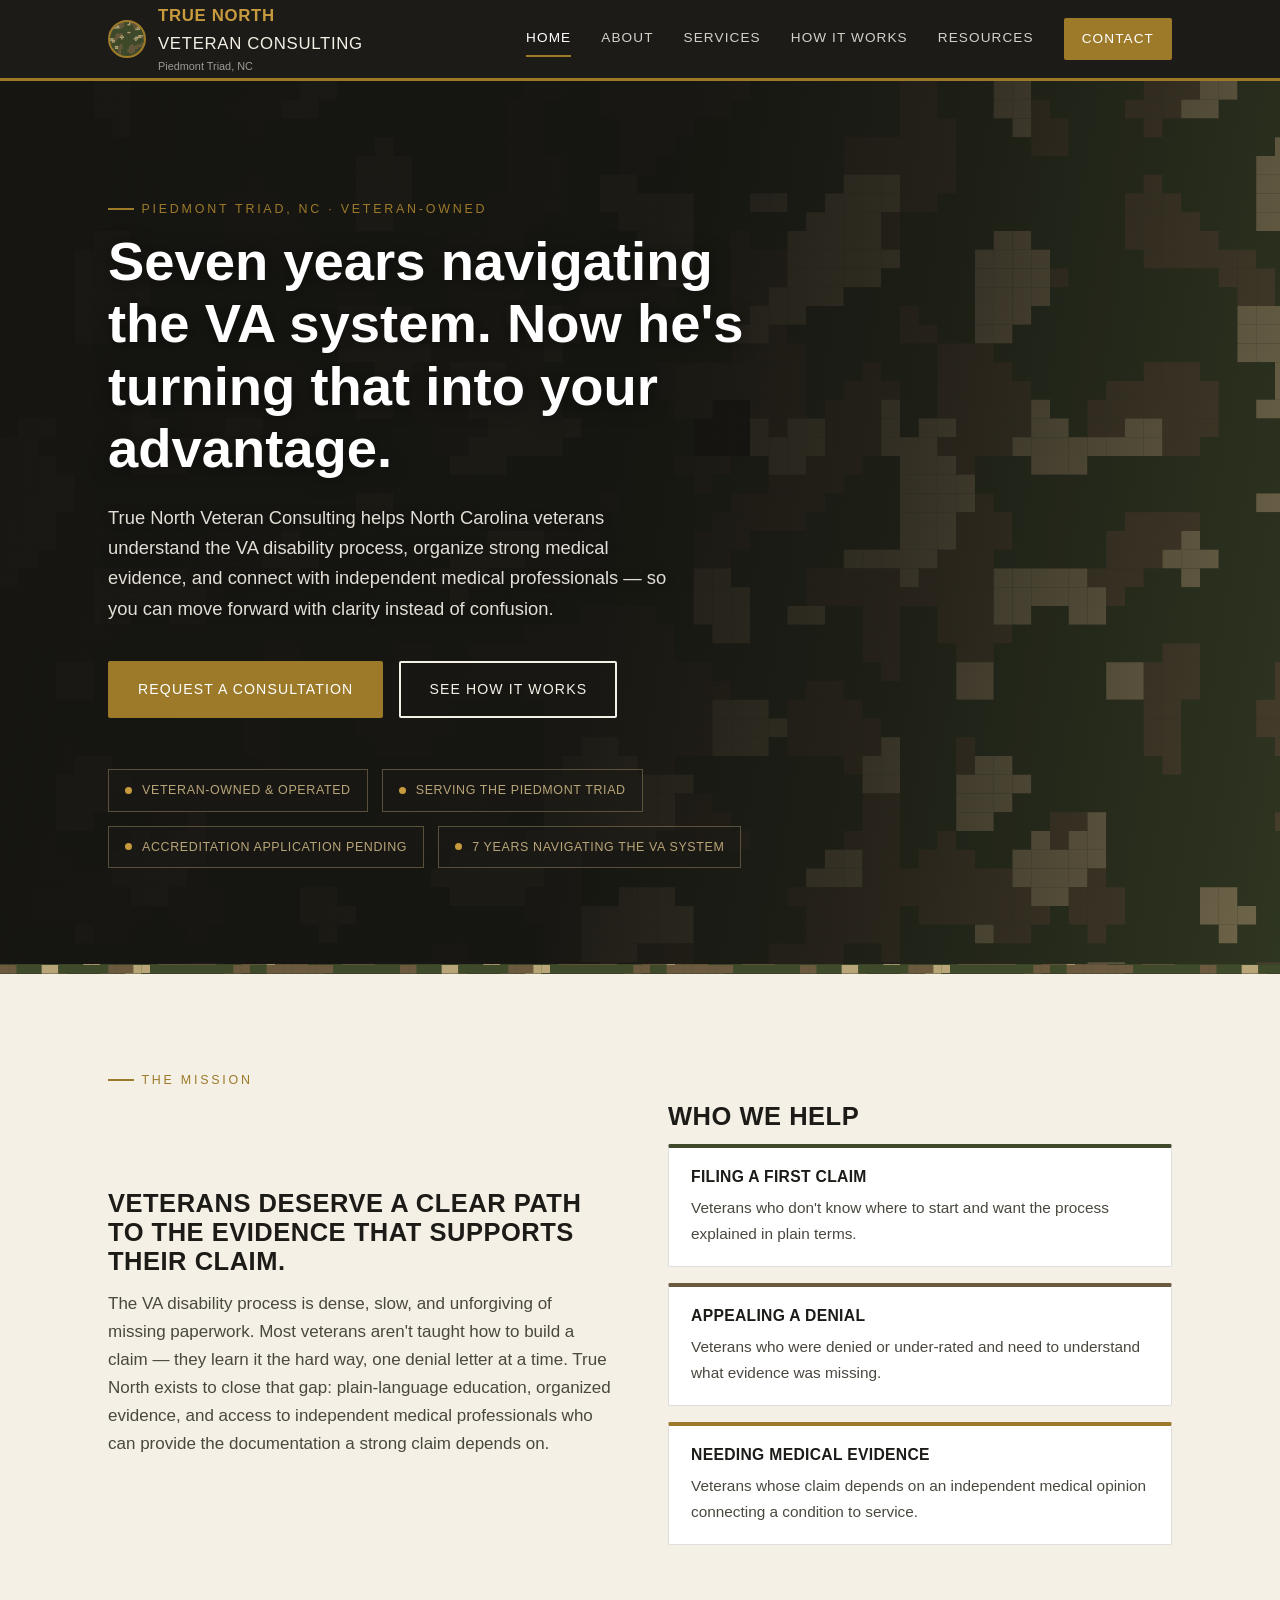
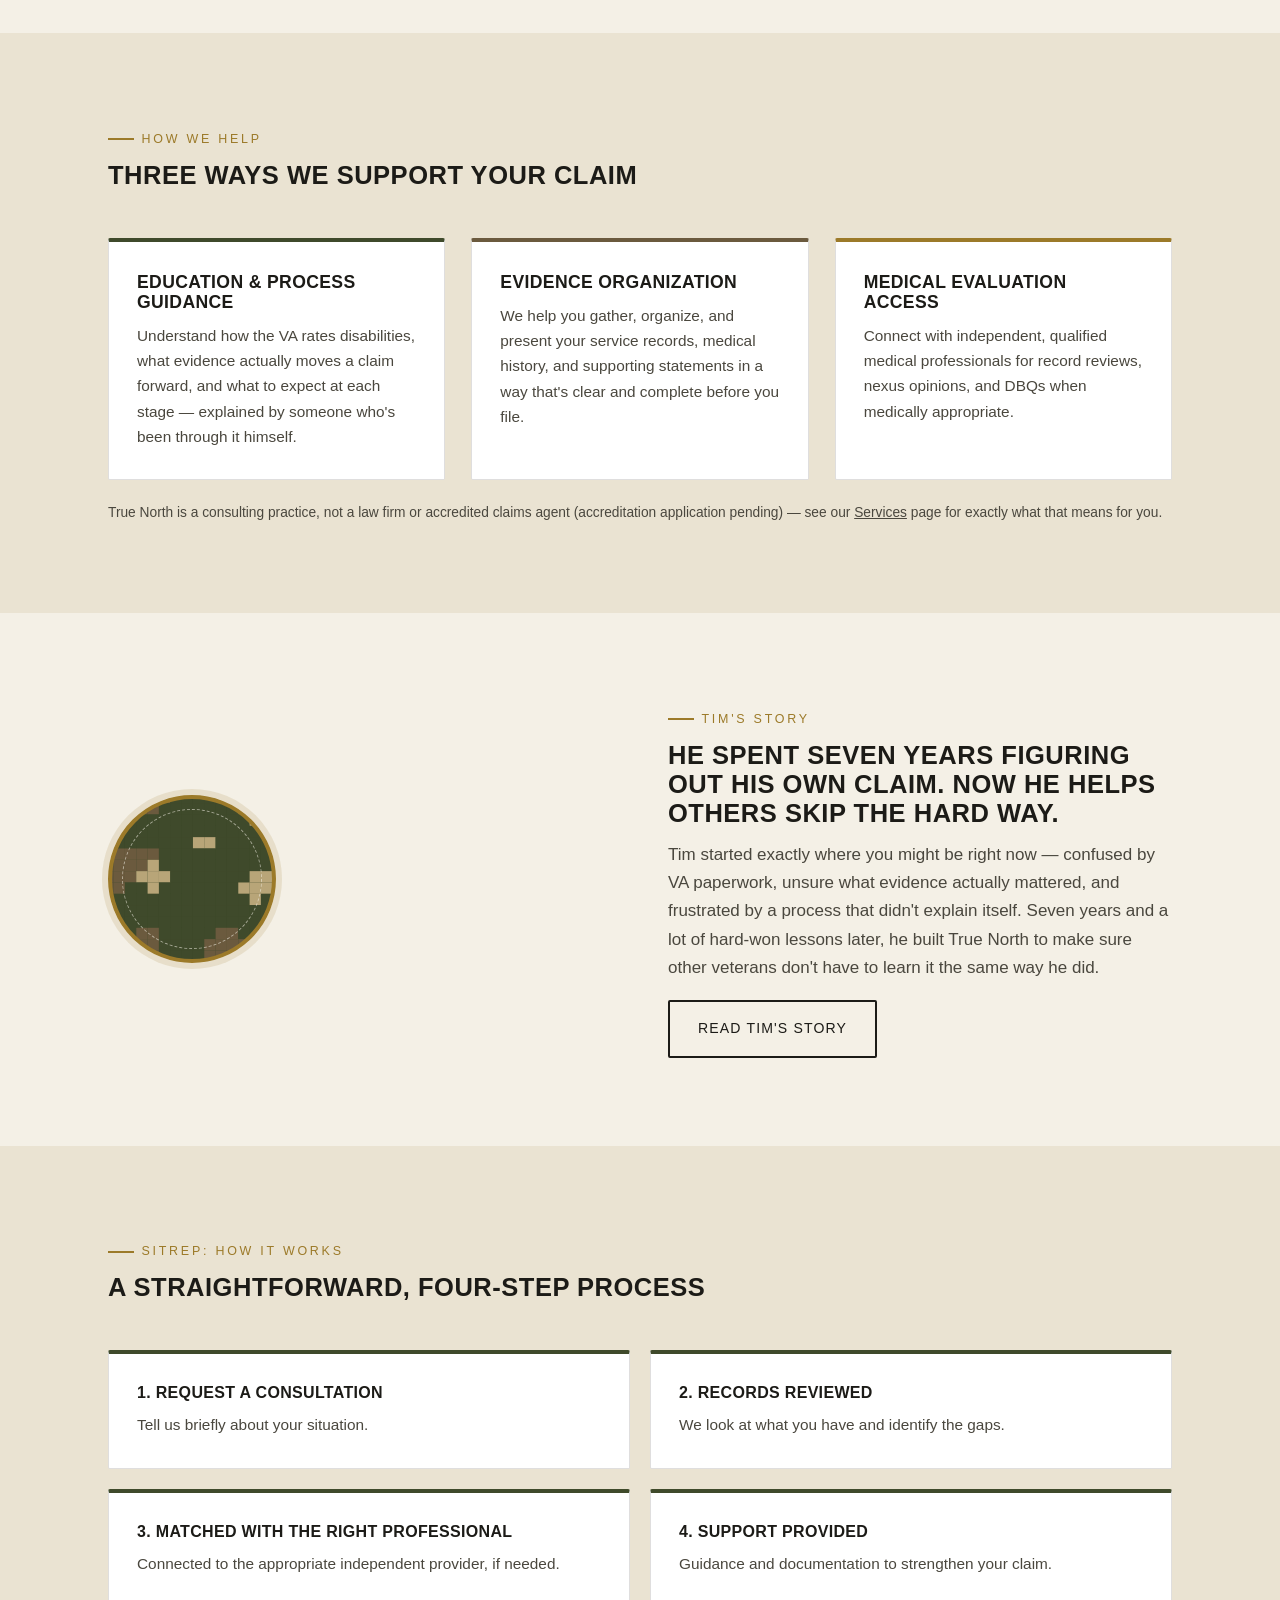
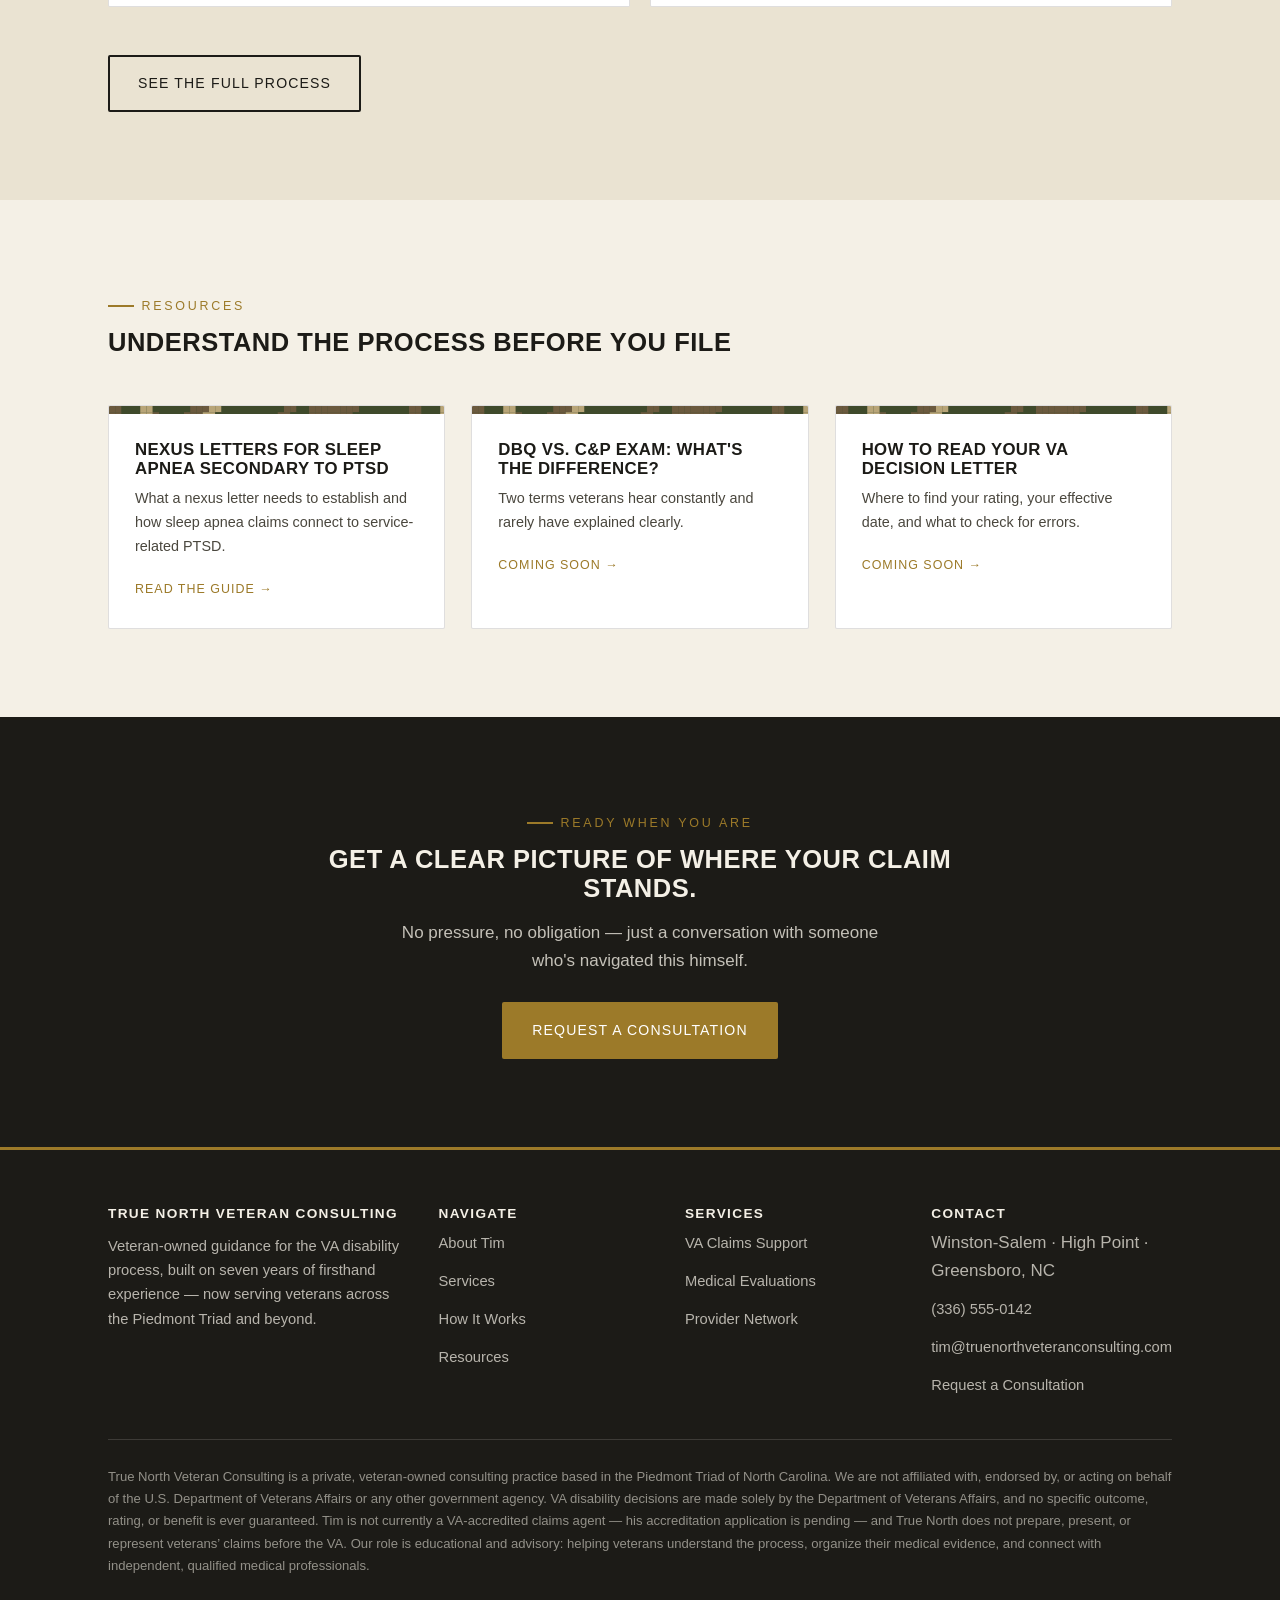
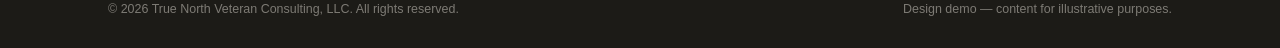
==== commit 19e5ab04: "Refactor HTML structure for clarity and organization" ====
--- a/index.html
+++ b/index.html
@@ -87,25 +87,25 @@
   <div class="wrap">
     <span class="eyebrow">The Mission</span>
     <div class="two-col">
-      <div data-reveal>
+      <div>
         <h2>Veterans deserve a clear path to the evidence that supports their claim.</h2>
         <p>The VA disability process is dense, slow, and unforgiving of missing paperwork. Most veterans
         aren't taught how to build a claim &mdash; they learn it the hard way, one denial letter at a time.
         True North exists to close that gap: plain-language education, organized evidence, and access to
         independent medical professionals who can provide the documentation a strong claim depends on.</p>
       </div>
-      <div data-reveal>
+      <div>
         <h2>Who we help</h2>
-        <div class="grid" style="gap:16px;" data-reveal-group>
-          <div class="card" style="padding:20px 22px;" data-reveal>
+        <div class="grid" style="gap:16px;">
+          <div class="card" style="padding:20px 22px;">
             <h3 style="font-size:0.98rem;">Filing a first claim</h3>
             <p>Veterans who don't know where to start and want the process explained in plain terms.</p>
           </div>
-          <div class="card card--brown" style="padding:20px 22px;" data-reveal>
+          <div class="card card--brown" style="padding:20px 22px;">
             <h3 style="font-size:0.98rem;">Appealing a denial</h3>
             <p>Veterans who were denied or under-rated and need to understand what evidence was missing.</p>
           </div>
-          <div class="card card--tan" style="padding:20px 22px;" data-reveal>
+          <div class="card card--tan" style="padding:20px 22px;">
             <h3 style="font-size:0.98rem;">Needing medical evidence</h3>
             <p>Veterans whose claim depends on an independent medical opinion connecting a condition to service.</p>
           </div>
@@ -117,20 +117,20 @@
 
 <section class="section section--field">
   <div class="wrap">
-    <span class="eyebrow" data-reveal>How We Help</span>
-    <h2 data-reveal>Three ways we support your claim</h2>
-    <div class="grid grid--3 mt-lg" data-reveal-group>
-      <div class="card" data-reveal>
+    <span class="eyebrow">How We Help</span>
+    <h2>Three ways we support your claim</h2>
+    <div class="grid grid--3 mt-lg">
+      <div class="card">
         <h3>Education &amp; Process Guidance</h3>
         <p>Understand how the VA rates disabilities, what evidence actually moves a claim forward, and what
         to expect at each stage &mdash; explained by someone who's been through it himself.</p>
       </div>
-      <div class="card card--brown" data-reveal>
+      <div class="card card--brown">
         <h3>Evidence Organization</h3>
         <p>We help you gather, organize, and present your service records, medical history, and supporting
         statements in a way that's clear and complete before you file.</p>
       </div>
-      <div class="card card--tan" data-reveal>
+      <div class="card card--tan">
         <h3>Medical Evaluation Access</h3>
         <p>Connect with independent, qualified medical professionals for record reviews, nexus opinions,
         and DBQs when medically appropriate.</p>
@@ -146,8 +146,8 @@
 
 <section class="section">
   <div class="wrap two-col">
-    <div class="patch" aria-hidden="true" data-reveal></div>
-    <div data-reveal>
+    <div class="patch" aria-hidden="true"></div>
+    <div>
       <span class="eyebrow">Tim's Story</span>
       <h2>He spent seven years figuring out his own claim. Now he helps others skip the hard way.</h2>
       <p>Tim started exactly where you might be right now &mdash; confused by VA paperwork, unsure what
@@ -161,13 +161,13 @@
 
 <section class="section section--field">
   <div class="wrap">
-    <span class="eyebrow" data-reveal>Sitrep: How It Works</span>
-    <h2 data-reveal>A straightforward, four-step process</h2>
-    <div class="grid grid--2 mt-lg" style="gap:20px;" data-reveal-group>
-      <div class="card" data-reveal><h3 style="font-size:1rem;">1. Request a Consultation</h3><p>Tell us briefly about your situation.</p></div>
-      <div class="card" data-reveal><h3 style="font-size:1rem;">2. Records Reviewed</h3><p>We look at what you have and identify the gaps.</p></div>
-      <div class="card" data-reveal><h3 style="font-size:1rem;">3. Matched With the Right Professional</h3><p>Connected to the appropriate independent provider, if needed.</p></div>
-      <div class="card" data-reveal><h3 style="font-size:1rem;">4. Support Provided</h3><p>Guidance and documentation to strengthen your claim.</p></div>
+    <span class="eyebrow">Sitrep: How It Works</span>
+    <h2>A straightforward, four-step process</h2>
+    <div class="grid grid--2 mt-lg" style="gap:20px;">
+      <div class="card"><h3 style="font-size:1rem;">1. Request a Consultation</h3><p>Tell us briefly about your situation.</p></div>
+      <div class="card"><h3 style="font-size:1rem;">2. Records Reviewed</h3><p>We look at what you have and identify the gaps.</p></div>
+      <div class="card"><h3 style="font-size:1rem;">3. Matched With the Right Professional</h3><p>Connected to the appropriate independent provider, if needed.</p></div>
+      <div class="card"><h3 style="font-size:1rem;">4. Support Provided</h3><p>Guidance and documentation to strengthen your claim.</p></div>
     </div>
     <a href="how-it-works.html" class="btn btn--outline-dark mt-lg">See the Full Process</a>
   </div>
@@ -175,10 +175,10 @@
 
 <section class="section">
   <div class="wrap">
-    <span class="eyebrow" data-reveal>Resources</span>
-    <h2 data-reveal>Understand the process before you file</h2>
-    <div class="grid grid--3 mt-lg" data-reveal-group>
-      <div class="article-card" data-reveal>
+    <span class="eyebrow">Resources</span>
+    <h2>Understand the process before you file</h2>
+    <div class="grid grid--3 mt-lg">
+      <div class="article-card">
         <div class="art-band" aria-hidden="true"></div>
         <div class="art-body">
           <h3>Nexus Letters for Sleep Apnea Secondary to PTSD</h3>
@@ -186,7 +186,7 @@
           <a href="resources/nexus-letter-sleep-apnea-ptsd.html" class="read-more">Read the Guide &rarr;</a>
         </div>
       </div>
-      <div class="article-card" data-reveal>
+      <div class="article-card">
         <div class="art-band" aria-hidden="true"></div>
         <div class="art-body">
           <h3>DBQ vs. C&amp;P Exam: What's the Difference?</h3>
@@ -194,7 +194,7 @@
           <a href="resources.html" class="read-more">Coming Soon &rarr;</a>
         </div>
       </div>
-      <div class="article-card" data-reveal>
+      <div class="article-card">
         <div class="art-band" aria-hidden="true"></div>
         <div class="art-body">
           <h3>How to Read Your VA Decision Letter</h3>
@@ -207,7 +207,7 @@
 </section>
 
 <section class="section section--dark">
-  <div class="wrap center" data-reveal>
+  <div class="wrap center">
     <span class="eyebrow" style="justify-content:center;">Ready When You Are</span>
     <h2 style="max-width:640px;margin:0 auto 0.6em;">Get a clear picture of where your claim stands.</h2>
     <p style="max-width:520px;margin:0 auto 1.6em;">No pressure, no obligation &mdash; just a conversation with someone who's navigated this himself.</p>
@@ -258,6 +258,6 @@
     </div>
   </div>
 </footer>
-<script src="js/main.js" defer></script>
+
 </body>
 </html>
--- a/css/style.css
+++ b/css/style.css
@@ -426,8 +426,120 @@
   .form-grid { grid-template-columns: 1fr; }
 }
 
+/* ============================================================
+   MOTION — page-load reveal, scroll reveal, micro-interactions
+   ============================================================ */
+
+/* ---- hero load sequence ---- */
+.hero-inner .eyebrow,
+.hero-inner h1,
+.hero-inner .lede,
+.hero-inner .hero-actions,
+.hero-inner .trust-row {
+  opacity: 0;
+  animation: heroRise 0.7s cubic-bezier(0.16, 1, 0.3, 1) forwards;
+}
+.hero-inner .eyebrow { animation-delay: 0.15s; }
+.hero-inner h1 { animation-delay: 0.32s; }
+.hero-inner .lede { animation-delay: 0.56s; }
+.hero-inner .hero-actions { animation-delay: 0.74s; }
+.hero-inner .trust-row { animation-delay: 0.9s; }
+
+@keyframes heroRise {
+  from { opacity: 0; transform: translateY(16px); }
+  to { opacity: 1; transform: translateY(0); }
+}
+
+/* declassification wipe on the headline itself */
+.hero-inner h1 {
+  position: relative;
+}
+.hero-inner h1::after {
+  content: "";
+  position: absolute;
+  top: -6%; bottom: -6%; left: -2%;
+  width: 0%;
+  background: var(--brass-light);
+  z-index: 3;
+  animation: sweepWipe 0.9s cubic-bezier(0.65, 0, 0.35, 1) forwards;
+  animation-delay: 0.3s;
+  box-shadow: 0 0 24px 4px rgba(199, 154, 61, 0.5);
+}
+@keyframes sweepWipe {
+  0% { left: -2%; width: 0%; opacity: 1; }
+  55% { left: -2%; width: 104%; opacity: 1; }
+  100% { left: 102%; width: 0%; opacity: 0; }
+}
+
+/* ambient shimmer on the camo dividers */
+.divider {
+  background-position: 0% 0%;
+  animation: shimmerDrift 26s linear infinite;
+}
+@keyframes shimmerDrift {
+  from { background-position: 0% 0%; }
+  to { background-position: 400px 0%; }
+}
+
+/* ---- scroll reveal ---- */
+[data-reveal] {
+  opacity: 0;
+  transform: translateY(26px);
+  transition: opacity 0.7s cubic-bezier(0.16, 1, 0.3, 1), transform 0.7s cubic-bezier(0.16, 1, 0.3, 1);
+}
+[data-reveal].is-visible {
+  opacity: 1;
+  transform: translateY(0);
+}
+[data-reveal-group] [data-reveal]:nth-child(1) { transition-delay: 0s; }
+[data-reveal-group] [data-reveal]:nth-child(2) { transition-delay: 0.1s; }
+[data-reveal-group] [data-reveal]:nth-child(3) { transition-delay: 0.2s; }
+[data-reveal-group] [data-reveal]:nth-child(4) { transition-delay: 0.3s; }
+[data-reveal-group] [data-reveal]:nth-child(5) { transition-delay: 0.4s; }
+[data-reveal-group] [data-reveal]:nth-child(6) { transition-delay: 0.5s; }
+
+/* ---- hover micro-interactions ---- */
+.card {
+  transition: transform 0.35s cubic-bezier(0.16, 1, 0.3, 1), box-shadow 0.35s ease;
+}
+.card:hover {
+  transform: translateY(-6px);
+  box-shadow: 0 18px 32px -18px rgba(28, 27, 23, 0.35);
+}
+.article-card {
+  transition: transform 0.35s cubic-bezier(0.16, 1, 0.3, 1), box-shadow 0.35s ease;
+}
+.article-card:hover {
+  transform: translateY(-6px);
+  box-shadow: 0 18px 32px -18px rgba(28, 27, 23, 0.35);
+}
+.btn {
+  transition: transform 0.25s ease, background 0.25s ease, box-shadow 0.25s ease;
+}
+.btn:hover { transform: translateY(-3px); }
+.btn--brass:hover { box-shadow: 0 10px 24px -10px rgba(156, 122, 41, 0.6); }
+.patch {
+  transition: transform 0.5s cubic-bezier(0.16, 1, 0.3, 1);
+}
+.patch:hover { transform: scale(1.04) rotate(-2deg); }
+.trust-badge {
+  transition: transform 0.3s ease, border-color 0.3s ease;
+}
+.trust-badge:hover { transform: translateY(-2px); border-color: var(--brass-light); }
+nav.main-nav a { transition: color 0.25s ease, border-color 0.25s ease; }
+.step-num { transition: color 0.4s ease; }
+.step:hover .step-num { color: var(--brass); }
+
 @media (prefers-reduced-motion: reduce) {
   html { scroll-behavior: auto; }
+  .hero-inner .eyebrow, .hero-inner h1, .hero-inner .lede,
+  .hero-inner .hero-actions, .hero-inner .trust-row,
+  .hero-inner h1::after, .divider, [data-reveal] {
+    animation: none !important;
+    transition: none !important;
+    opacity: 1 !important;
+    transform: none !important;
+  }
 }
 
 /* ---------- article/prose pages ---------- */
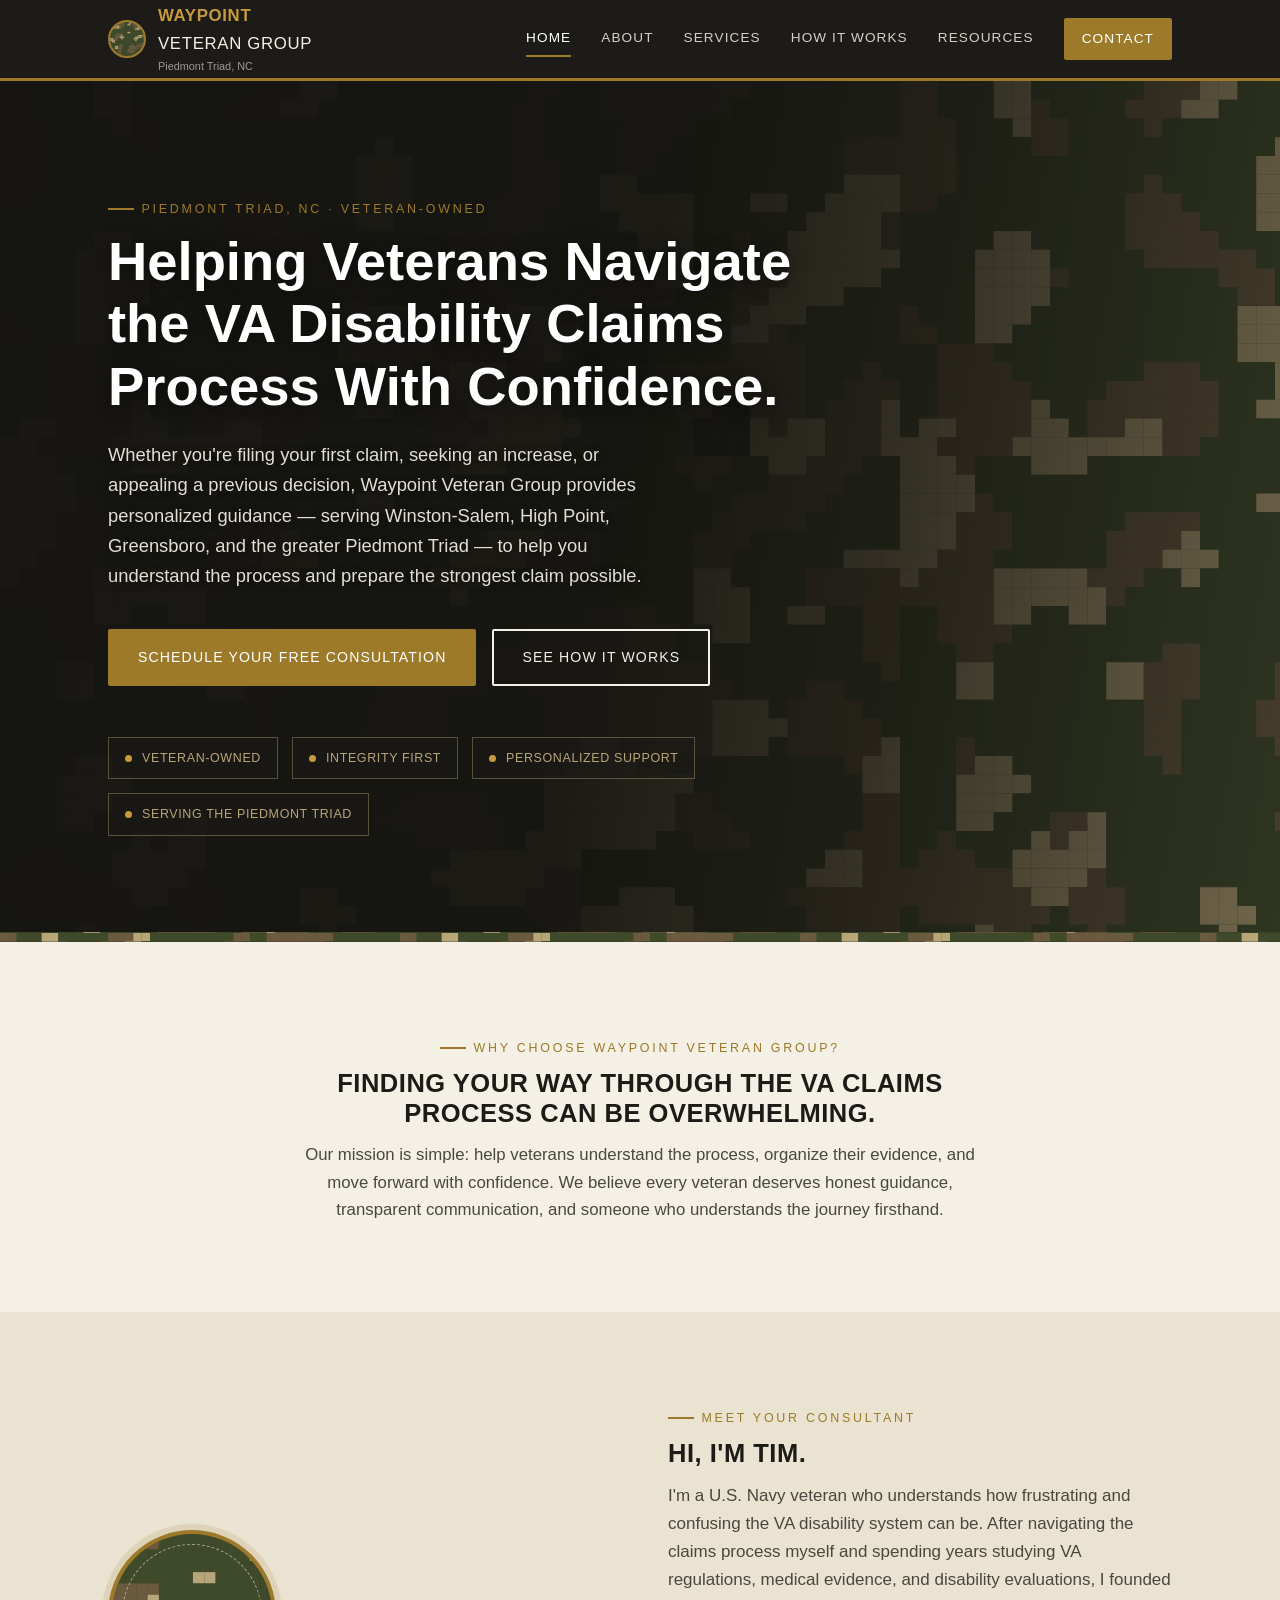
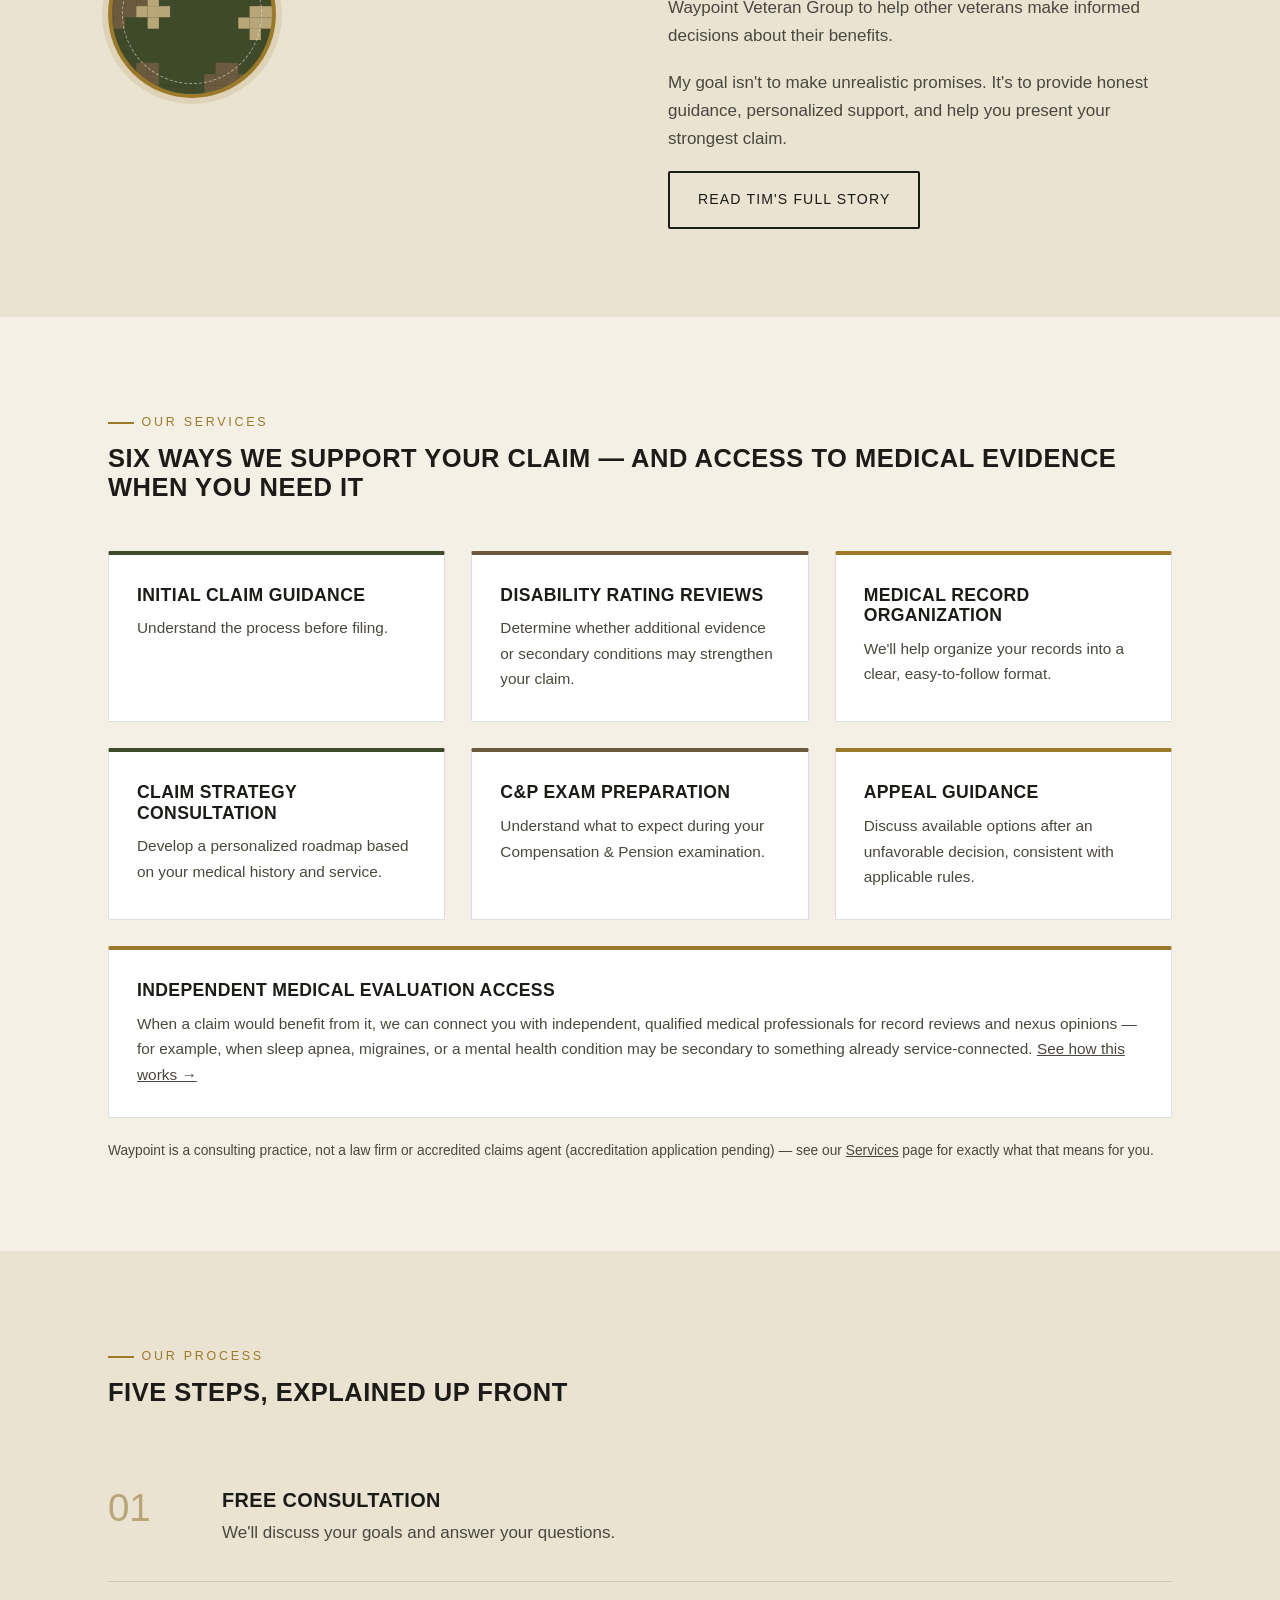
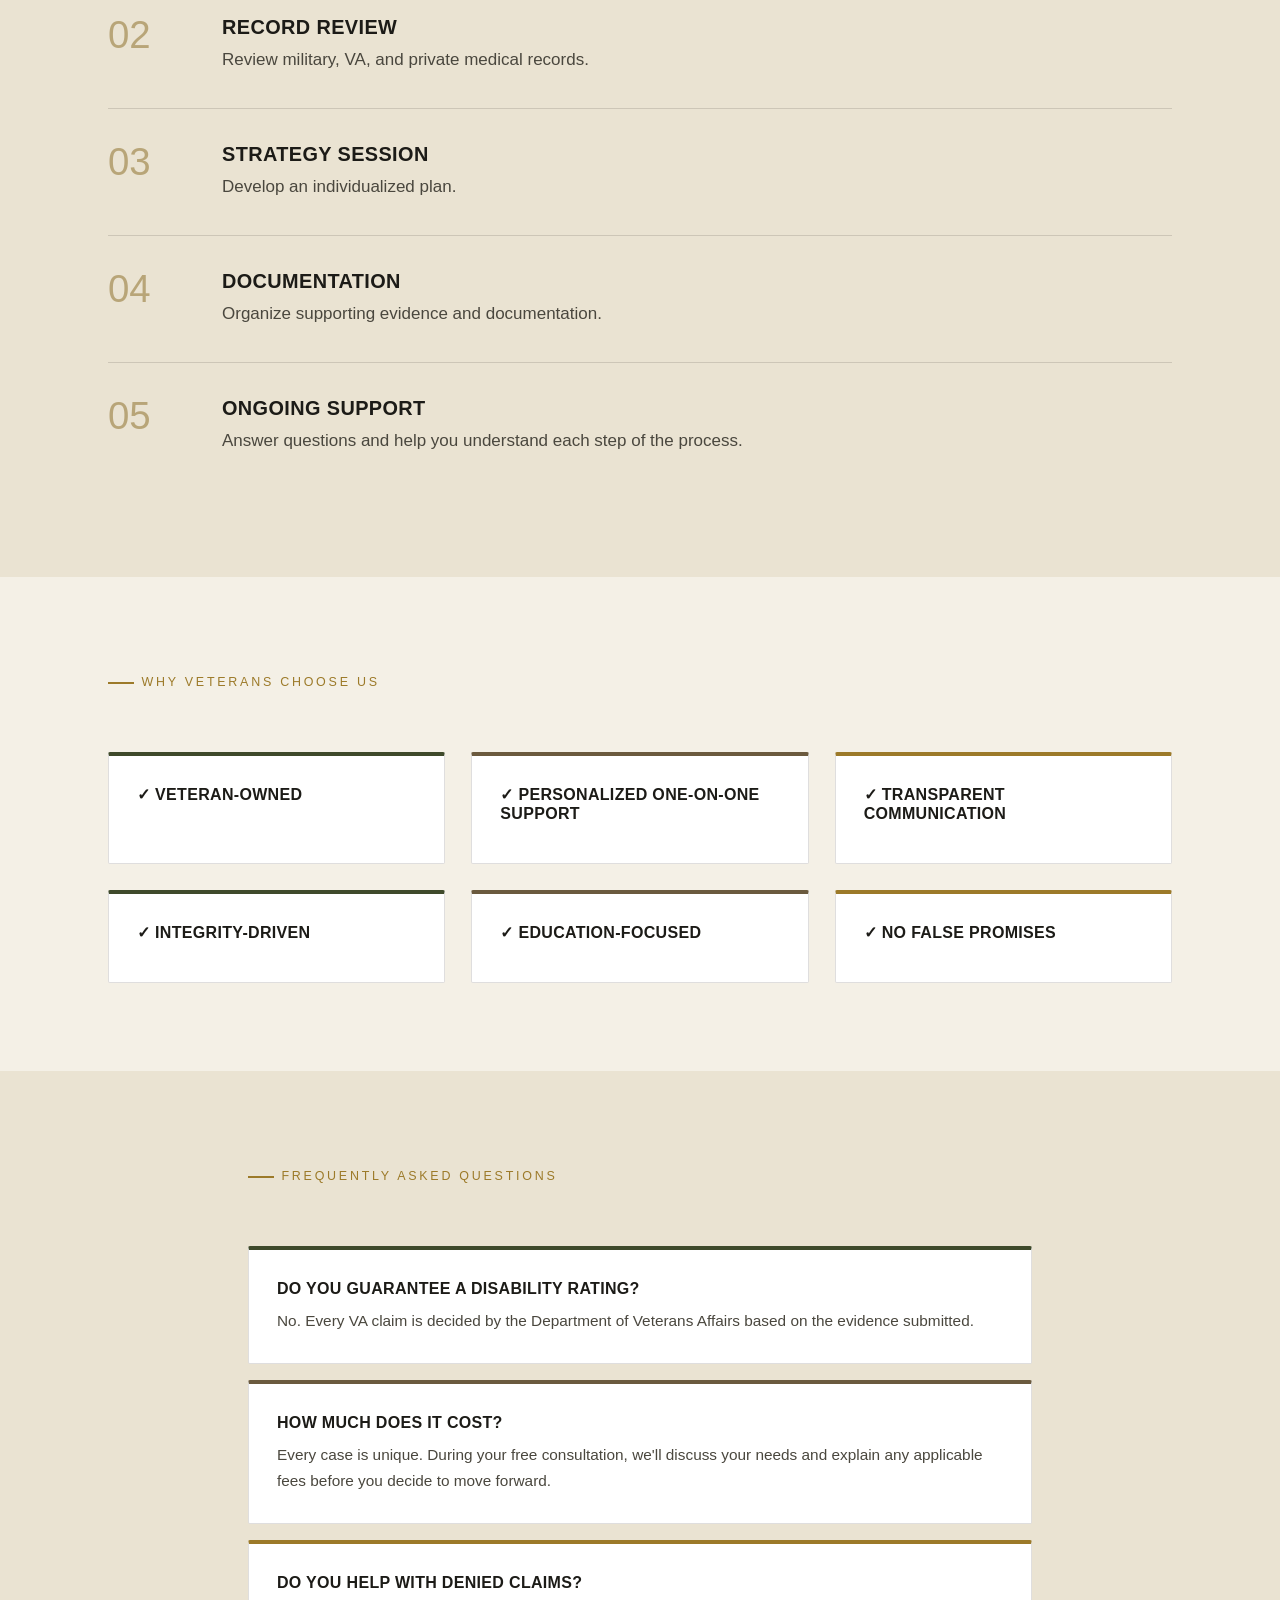
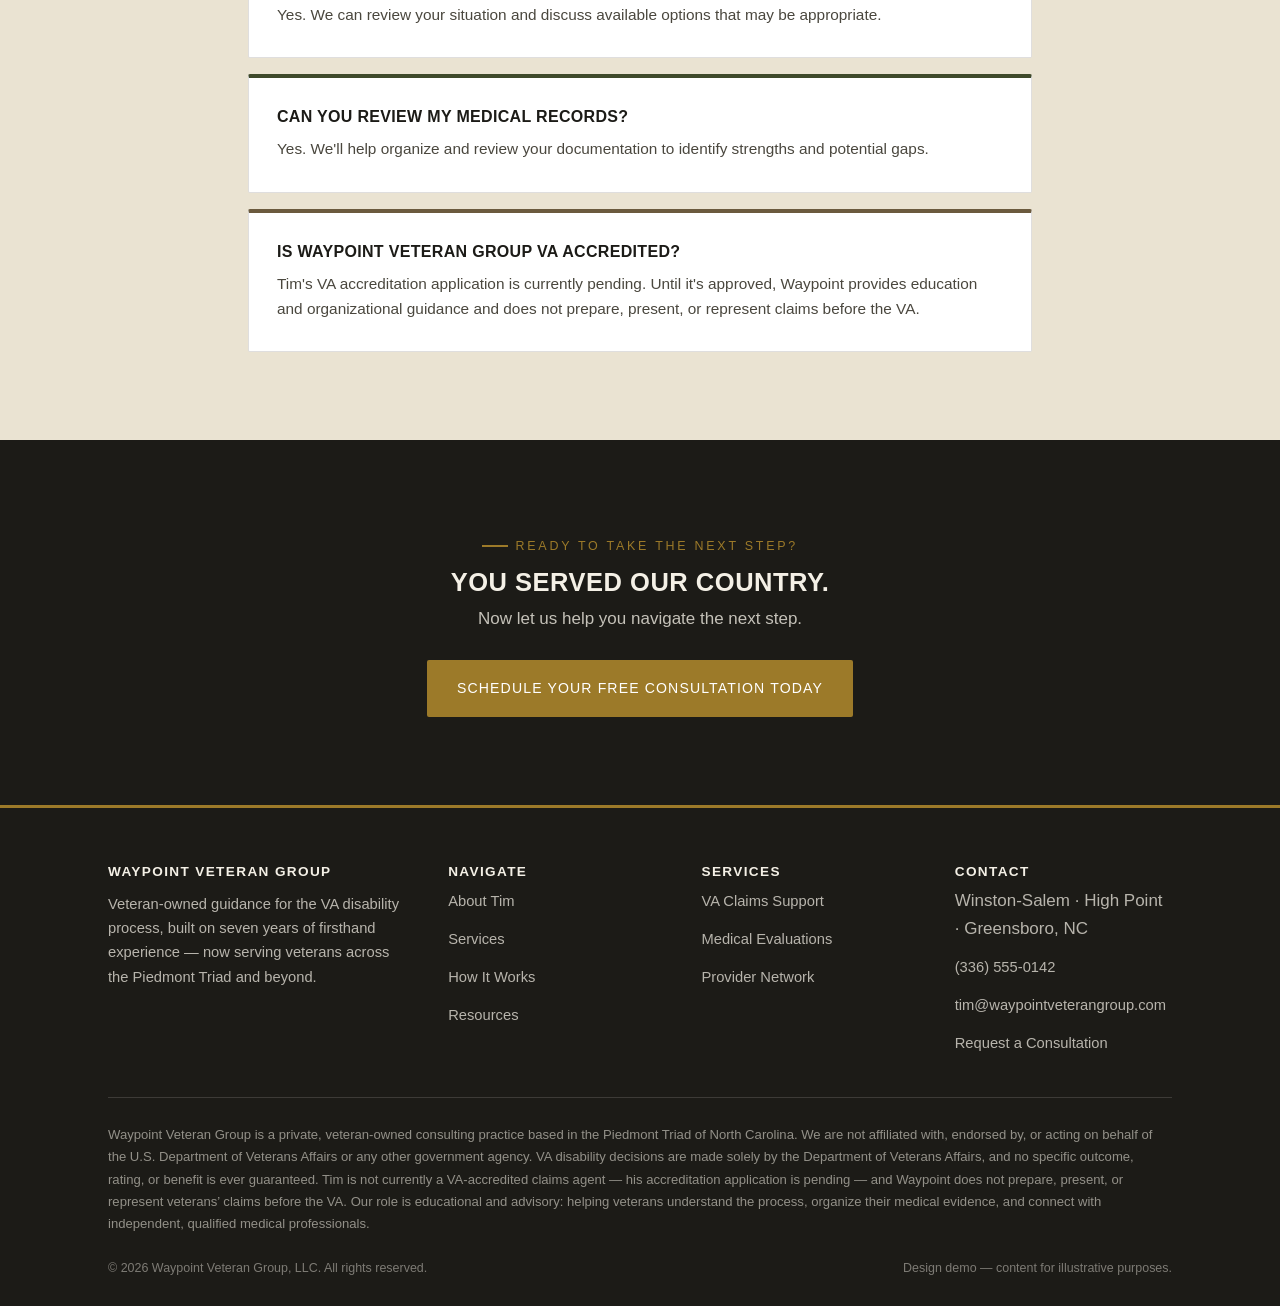
==== commit e63f71ec: "Update branding from True North to Waypoint Veteran Group" ====
--- a/index.html
+++ b/index.html
@@ -3,13 +3,13 @@
 <head>
   <meta charset="UTF-8">
   <meta name="viewport" content="width=device-width, initial-scale=1.0">
-  <title>True North Veteran Consulting | VA Disability Guidance, Piedmont Triad NC</title>
-  <meta name="description" content="Veteran-owned consulting in Winston-Salem, High Point, and Greensboro, NC helping veterans understand the VA disability process, organize medical evidence, and connect with independent medical professionals.">
-  <link rel="canonical" href="https://truenorthveteranconsulting.com/">
-  <meta property="og:title" content="True North Veteran Consulting | VA Disability Guidance, Piedmont Triad NC">
-  <meta property="og:description" content="Veteran-owned consulting in Winston-Salem, High Point, and Greensboro, NC helping veterans understand the VA disability process, organize medical evidence, and connect with independent medical professionals.">
+  <title>Waypoint Veteran Group | VA Disability Claims Guidance, Piedmont Triad NC</title>
+  <meta name="description" content="Veteran-owned VA disability claims guidance in Winston-Salem, High Point, and Greensboro, NC. Personalized support navigating claims, evidence, and independent medical evaluations.">
+  <link rel="canonical" href="https://waypointveterangroup.com/">
+  <meta property="og:title" content="Waypoint Veteran Group | VA Disability Claims Guidance, Piedmont Triad NC">
+  <meta property="og:description" content="Veteran-owned VA disability claims guidance in Winston-Salem, High Point, and Greensboro, NC. Personalized support navigating claims, evidence, and independent medical evaluations.">
   <meta property="og:type" content="website">
-  <meta property="og:url" content="https://truenorthveteranconsulting.com/">
+  <meta property="og:url" content="https://waypointveterangroup.com/">
   <meta name="twitter:card" content="summary">
   <meta name="robots" content="index, follow">
   <link rel="preconnect" href="https://fonts.googleapis.com">
@@ -21,11 +21,11 @@
 {
   "@context": "https://schema.org",
   "@type": "LocalBusiness",
-  "name": "True North Veteran Consulting",
-  "description": "Veteran-owned consulting practice in the Piedmont Triad of North Carolina helping veterans understand the VA disability process, organize medical evidence, and connect with independent medical professionals.",
-  "url": "https://truenorthveteranconsulting.com/",
+  "name": "Waypoint Veteran Group",
+  "description": "Veteran-owned consulting practice in the Piedmont Triad of North Carolina helping veterans understand the VA disability claims process, organize medical evidence, and connect with independent medical professionals.",
+  "url": "https://waypointveterangroup.com/",
   "telephone": "+1-336-555-0142",
-  "email": "tim@truenorthveteranconsulting.com",
+  "email": "tim@waypointveterangroup.com",
   "address": {
     "@type": "PostalAddress",
     "addressLocality": "Winston-Salem",
@@ -41,6 +41,19 @@
   "priceRange": "$$"
 }
 </script>
+<script type="application/ld+json">
+{
+  "@context": "https://schema.org",
+  "@type": "FAQPage",
+  "mainEntity": [
+    {"@type": "Question", "name": "Do you guarantee a disability rating?", "acceptedAnswer": {"@type": "Answer", "text": "No. Every VA claim is decided by the Department of Veterans Affairs based on the evidence submitted."}},
+    {"@type": "Question", "name": "How much does it cost?", "acceptedAnswer": {"@type": "Answer", "text": "Every case is unique. During your free consultation, we'll discuss your needs and explain any applicable fees before you decide to move forward."}},
+    {"@type": "Question", "name": "Do you help with denied claims?", "acceptedAnswer": {"@type": "Answer", "text": "Yes. We can review your situation and discuss available options that may be appropriate."}},
+    {"@type": "Question", "name": "Can you review my medical records?", "acceptedAnswer": {"@type": "Answer", "text": "Yes. We'll help organize and review your documentation to identify strengths and potential gaps."}},
+    {"@type": "Question", "name": "Is Waypoint Veteran Group VA accredited?", "acceptedAnswer": {"@type": "Answer", "text": "Tim's VA accreditation application is currently pending. Until it is approved, Waypoint provides education and organizational guidance and does not prepare, present, or represent claims before the VA."}}
+  ]
+}
+</script>
 </head>
 <body>
 <a href="#main" class="skip-link">Skip to main content</a>
@@ -49,7 +62,7 @@
     <a href="index.html" class="logo">
       <span class="mark" aria-hidden="true"></span>
       <span>
-        <strong>True North</strong><br>Veteran Consulting
+        <strong>Waypoint</strong><br>Veteran Group
         <small>Piedmont Triad, NC</small>
       </span>
     </a>
@@ -63,19 +76,20 @@
   <div class="wrap">
     <div class="hero-inner">
       <span class="eyebrow">Piedmont Triad, NC &middot; Veteran-Owned</span>
-      <h1 class="display">Seven years navigating the VA system. Now he's turning that into your advantage.</h1>
-      <p class="lede">True North Veteran Consulting helps North Carolina veterans understand the VA disability
-      process, organize strong medical evidence, and connect with independent medical professionals &mdash;
-      so you can move forward with clarity instead of confusion.</p>
+      <h1 class="display">Helping Veterans Navigate the VA Disability Claims Process With Confidence.</h1>
+      <p class="lede">Whether you're filing your first claim, seeking an increase, or appealing a previous
+      decision, Waypoint Veteran Group provides personalized guidance &mdash; serving Winston-Salem, High
+      Point, Greensboro, and the greater Piedmont Triad &mdash; to help you understand the process and
+      prepare the strongest claim possible.</p>
       <div class="hero-actions">
-        <a href="contact.html" class="btn btn--brass">Request a Consultation</a>
+        <a href="contact.html" class="btn btn--brass">Schedule Your Free Consultation</a>
         <a href="how-it-works.html" class="btn btn--outline">See How It Works</a>
       </div>
       <div class="trust-row">
-        <span class="trust-badge"><span class="dot"></span>Veteran-Owned &amp; Operated</span>
+        <span class="trust-badge"><span class="dot"></span>Veteran-Owned</span>
+        <span class="trust-badge"><span class="dot"></span>Integrity First</span>
+        <span class="trust-badge"><span class="dot"></span>Personalized Support</span>
         <span class="trust-badge"><span class="dot"></span>Serving the Piedmont Triad</span>
-        <span class="trust-badge"><span class="dot"></span>Accreditation Application Pending</span>
-        <span class="trust-badge"><span class="dot"></span>7 Years Navigating the VA System</span>
       </div>
     </div>
   </div>
@@ -84,141 +98,131 @@
 <div class="divider" role="presentation"></div>
 
 <section class="section">
-  <div class="wrap">
-    <span class="eyebrow">The Mission</span>
-    <div class="two-col">
-      <div>
-        <h2>Veterans deserve a clear path to the evidence that supports their claim.</h2>
-        <p>The VA disability process is dense, slow, and unforgiving of missing paperwork. Most veterans
-        aren't taught how to build a claim &mdash; they learn it the hard way, one denial letter at a time.
-        True North exists to close that gap: plain-language education, organized evidence, and access to
-        independent medical professionals who can provide the documentation a strong claim depends on.</p>
-      </div>
-      <div>
-        <h2>Who we help</h2>
-        <div class="grid" style="gap:16px;">
-          <div class="card" style="padding:20px 22px;">
-            <h3 style="font-size:0.98rem;">Filing a first claim</h3>
-            <p>Veterans who don't know where to start and want the process explained in plain terms.</p>
-          </div>
-          <div class="card card--brown" style="padding:20px 22px;">
-            <h3 style="font-size:0.98rem;">Appealing a denial</h3>
-            <p>Veterans who were denied or under-rated and need to understand what evidence was missing.</p>
-          </div>
-          <div class="card card--tan" style="padding:20px 22px;">
-            <h3 style="font-size:0.98rem;">Needing medical evidence</h3>
-            <p>Veterans whose claim depends on an independent medical opinion connecting a condition to service.</p>
-          </div>
-        </div>
-      </div>
-    </div>
+  <div class="wrap center" style="max-width:760px;">
+    <span class="eyebrow" style="justify-content:center;">Why Choose Waypoint Veteran Group?</span>
+    <h2>Finding your way through the VA claims process can be overwhelming.</h2>
+    <p style="font-size:1.05rem;">Our mission is simple: help veterans understand the process, organize
+    their evidence, and move forward with confidence. We believe every veteran deserves honest guidance,
+    transparent communication, and someone who understands the journey firsthand.</p>
   </div>
 </section>
 
 <section class="section section--field">
-  <div class="wrap">
-    <span class="eyebrow">How We Help</span>
-    <h2>Three ways we support your claim</h2>
+  <div class="wrap two-col">
+    <div class="patch" aria-hidden="true"></div>
+    <div>
+      <span class="eyebrow">Meet Your Consultant</span>
+      <h2>Hi, I'm Tim.</h2>
+      <p>I'm a U.S. Navy veteran who understands how frustrating and confusing the VA disability system can
+      be. After navigating the claims process myself and spending years studying VA regulations, medical
+      evidence, and disability evaluations, I founded Waypoint Veteran Group to help other veterans make
+      informed decisions about their benefits.</p>
+      <p>My goal isn't to make unrealistic promises. It's to provide honest guidance, personalized support,
+      and help you present your strongest claim.</p>
+      <a href="about.html" class="btn btn--outline-dark">Read Tim's Full Story</a>
+    </div>
+  </div>
+</section>
+
+<section class="section">
+  <div class="wrap">
+    <span class="eyebrow">Our Services</span>
+    <h2>Six ways we support your claim &mdash; and access to medical evidence when you need it</h2>
     <div class="grid grid--3 mt-lg">
       <div class="card">
-        <h3>Education &amp; Process Guidance</h3>
-        <p>Understand how the VA rates disabilities, what evidence actually moves a claim forward, and what
-        to expect at each stage &mdash; explained by someone who's been through it himself.</p>
+        <h3>Initial Claim Guidance</h3>
+        <p>Understand the process before filing.</p>
       </div>
       <div class="card card--brown">
-        <h3>Evidence Organization</h3>
-        <p>We help you gather, organize, and present your service records, medical history, and supporting
-        statements in a way that's clear and complete before you file.</p>
+        <h3>Disability Rating Reviews</h3>
+        <p>Determine whether additional evidence or secondary conditions may strengthen your claim.</p>
       </div>
       <div class="card card--tan">
-        <h3>Medical Evaluation Access</h3>
-        <p>Connect with independent, qualified medical professionals for record reviews, nexus opinions,
-        and DBQs when medically appropriate.</p>
-      </div>
+        <h3>Medical Record Organization</h3>
+        <p>We'll help organize your records into a clear, easy-to-follow format.</p>
+      </div>
+      <div class="card">
+        <h3>Claim Strategy Consultation</h3>
+        <p>Develop a personalized roadmap based on your medical history and service.</p>
+      </div>
+      <div class="card card--brown">
+        <h3>C&amp;P Exam Preparation</h3>
+        <p>Understand what to expect during your Compensation &amp; Pension examination.</p>
+      </div>
+      <div class="card card--tan">
+        <h3>Appeal Guidance</h3>
+        <p>Discuss available options after an unfavorable decision, consistent with applicable rules.</p>
+      </div>
+    </div>
+    <div class="card" style="margin-top:26px;border-top-color:var(--brass);">
+      <h3>Independent Medical Evaluation Access</h3>
+      <p>When a claim would benefit from it, we can connect you with independent, qualified medical
+      professionals for record reviews and nexus opinions &mdash; for example, when sleep apnea, migraines,
+      or a mental health condition may be secondary to something already service-connected.
+      <a href="resources/nexus-letter-sleep-apnea-ptsd.html">See how this works &rarr;</a></p>
     </div>
     <p style="margin-top:22px;font-size:0.86rem;">
-      True North is a consulting practice, not a law firm or accredited claims agent (accreditation
+      Waypoint is a consulting practice, not a law firm or accredited claims agent (accreditation
       application pending) &mdash; see our <a href="services.html">Services</a> page for exactly what that
       means for you.
     </p>
   </div>
 </section>
 
+<section class="section section--field">
+  <div class="wrap">
+    <span class="eyebrow">Our Process</span>
+    <h2>Five steps, explained up front</h2>
+    <div class="steps mt-lg">
+      <div class="step"><div class="step-num">01</div><div><h3>Free Consultation</h3><p>We'll discuss your goals and answer your questions.</p></div></div>
+      <div class="step"><div class="step-num">02</div><div><h3>Record Review</h3><p>Review military, VA, and private medical records.</p></div></div>
+      <div class="step"><div class="step-num">03</div><div><h3>Strategy Session</h3><p>Develop an individualized plan.</p></div></div>
+      <div class="step"><div class="step-num">04</div><div><h3>Documentation</h3><p>Organize supporting evidence and documentation.</p></div></div>
+      <div class="step"><div class="step-num">05</div><div><h3>Ongoing Support</h3><p>Answer questions and help you understand each step of the process.</p></div></div>
+    </div>
+  </div>
+</section>
+
 <section class="section">
-  <div class="wrap two-col">
-    <div class="patch" aria-hidden="true"></div>
-    <div>
-      <span class="eyebrow">Tim's Story</span>
-      <h2>He spent seven years figuring out his own claim. Now he helps others skip the hard way.</h2>
-      <p>Tim started exactly where you might be right now &mdash; confused by VA paperwork, unsure what
-      evidence actually mattered, and frustrated by a process that didn't explain itself. Seven years and a
-      lot of hard-won lessons later, he built True North to make sure other veterans don't have to learn it
-      the same way he did.</p>
-      <a href="about.html" class="btn btn--outline-dark">Read Tim's Story</a>
+  <div class="wrap">
+    <span class="eyebrow">Why Veterans Choose Us</span>
+    <div class="grid grid--3 mt-lg">
+      <div class="card"><h3 style="font-size:1rem;">&#10003; Veteran-Owned</h3></div>
+      <div class="card card--brown"><h3 style="font-size:1rem;">&#10003; Personalized One-on-One Support</h3></div>
+      <div class="card card--tan"><h3 style="font-size:1rem;">&#10003; Transparent Communication</h3></div>
+      <div class="card"><h3 style="font-size:1rem;">&#10003; Integrity-Driven</h3></div>
+      <div class="card card--brown"><h3 style="font-size:1rem;">&#10003; Education-Focused</h3></div>
+      <div class="card card--tan"><h3 style="font-size:1rem;">&#10003; No False Promises</h3></div>
     </div>
   </div>
 </section>
 
 <section class="section section--field">
-  <div class="wrap">
-    <span class="eyebrow">Sitrep: How It Works</span>
-    <h2>A straightforward, four-step process</h2>
-    <div class="grid grid--2 mt-lg" style="gap:20px;">
-      <div class="card"><h3 style="font-size:1rem;">1. Request a Consultation</h3><p>Tell us briefly about your situation.</p></div>
-      <div class="card"><h3 style="font-size:1rem;">2. Records Reviewed</h3><p>We look at what you have and identify the gaps.</p></div>
-      <div class="card"><h3 style="font-size:1rem;">3. Matched With the Right Professional</h3><p>Connected to the appropriate independent provider, if needed.</p></div>
-      <div class="card"><h3 style="font-size:1rem;">4. Support Provided</h3><p>Guidance and documentation to strengthen your claim.</p></div>
-    </div>
-    <a href="how-it-works.html" class="btn btn--outline-dark mt-lg">See the Full Process</a>
-  </div>
-</section>
-
-<section class="section">
-  <div class="wrap">
-    <span class="eyebrow">Resources</span>
-    <h2>Understand the process before you file</h2>
-    <div class="grid grid--3 mt-lg">
-      <div class="article-card">
-        <div class="art-band" aria-hidden="true"></div>
-        <div class="art-body">
-          <h3>Nexus Letters for Sleep Apnea Secondary to PTSD</h3>
-          <p style="font-size:0.9rem;">What a nexus letter needs to establish and how sleep apnea claims connect to service-related PTSD.</p>
-          <a href="resources/nexus-letter-sleep-apnea-ptsd.html" class="read-more">Read the Guide &rarr;</a>
-        </div>
-      </div>
-      <div class="article-card">
-        <div class="art-band" aria-hidden="true"></div>
-        <div class="art-body">
-          <h3>DBQ vs. C&amp;P Exam: What's the Difference?</h3>
-          <p style="font-size:0.9rem;">Two terms veterans hear constantly and rarely have explained clearly.</p>
-          <a href="resources.html" class="read-more">Coming Soon &rarr;</a>
-        </div>
-      </div>
-      <div class="article-card">
-        <div class="art-band" aria-hidden="true"></div>
-        <div class="art-body">
-          <h3>How to Read Your VA Decision Letter</h3>
-          <p style="font-size:0.9rem;">Where to find your rating, your effective date, and what to check for errors.</p>
-          <a href="resources.html" class="read-more">Coming Soon &rarr;</a>
-        </div>
-      </div>
+  <div class="wrap" style="max-width:840px;">
+    <span class="eyebrow">Frequently Asked Questions</span>
+    <div class="mt-lg">
+      <div class="card" style="margin-bottom:16px;"><h3 style="font-size:1rem;">Do you guarantee a disability rating?</h3><p>No. Every VA claim is decided by the Department of Veterans Affairs based on the evidence submitted.</p></div>
+      <div class="card card--brown" style="margin-bottom:16px;"><h3 style="font-size:1rem;">How much does it cost?</h3><p>Every case is unique. During your free consultation, we'll discuss your needs and explain any applicable fees before you decide to move forward.</p></div>
+      <div class="card card--tan" style="margin-bottom:16px;"><h3 style="font-size:1rem;">Do you help with denied claims?</h3><p>Yes. We can review your situation and discuss available options that may be appropriate.</p></div>
+      <div class="card" style="margin-bottom:16px;"><h3 style="font-size:1rem;">Can you review my medical records?</h3><p>Yes. We'll help organize and review your documentation to identify strengths and potential gaps.</p></div>
+      <div class="card card--brown"><h3 style="font-size:1rem;">Is Waypoint Veteran Group VA accredited?</h3><p>Tim's VA accreditation application is currently pending. Until it's approved, Waypoint provides education and organizational guidance and does not prepare, present, or represent claims before the VA.</p></div>
     </div>
   </div>
 </section>
 
 <section class="section section--dark">
   <div class="wrap center">
-    <span class="eyebrow" style="justify-content:center;">Ready When You Are</span>
-    <h2 style="max-width:640px;margin:0 auto 0.6em;">Get a clear picture of where your claim stands.</h2>
-    <p style="max-width:520px;margin:0 auto 1.6em;">No pressure, no obligation &mdash; just a conversation with someone who's navigated this himself.</p>
-    <a href="contact.html" class="btn btn--brass">Request a Consultation</a>
+    <span class="eyebrow" style="justify-content:center;">Ready to Take the Next Step?</span>
+    <h2 style="max-width:600px;margin:0 auto 0.3em;">You served our country.</h2>
+    <p style="max-width:520px;margin:0 auto 1.6em;">Now let us help you navigate the next step.</p>
+    <a href="contact.html" class="btn btn--brass">Schedule Your Free Consultation Today</a>
   </div>
 </section>
 </main><footer class="site-footer">
   <div class="wrap">
     <div class="footer-grid">
       <div>
-        <h4>True North Veteran Consulting</h4>
+        <h4>Waypoint Veteran Group</h4>
         <p style="margin-top:12px;font-size:0.92rem;color:rgba(244,240,230,0.72);">
           Veteran-owned guidance for the VA disability process, built on seven years of firsthand
           experience &mdash; now serving veterans across the Piedmont Triad and beyond.
@@ -246,14 +250,14 @@
         <ul>
           <li>Winston-Salem &middot; High Point &middot; Greensboro, NC</li>
           <li><a href="tel:+13365550142">(336) 555-0142</a></li>
-          <li><a href="mailto:tim@truenorthveteranconsulting.com">tim@truenorthveteranconsulting.com</a></li>
+          <li><a href="mailto:tim@waypointveterangroup.com">tim@waypointveterangroup.com</a></li>
           <li><a href="contact.html">Request a Consultation</a></li>
         </ul>
       </div>
     </div>
-    <div class="footer-disclaimer">True North Veteran Consulting is a private, veteran-owned consulting practice based in the Piedmont Triad of North Carolina. We are not affiliated with, endorsed by, or acting on behalf of the U.S. Department of Veterans Affairs or any other government agency. VA disability decisions are made solely by the Department of Veterans Affairs, and no specific outcome, rating, or benefit is ever guaranteed. Tim is not currently a VA-accredited claims agent &mdash; his accreditation application is pending &mdash; and True North does not prepare, present, or represent veterans&rsquo; claims before the VA. Our role is educational and advisory: helping veterans understand the process, organize their medical evidence, and connect with independent, qualified medical professionals.</div>
+    <div class="footer-disclaimer">Waypoint Veteran Group is a private, veteran-owned consulting practice based in the Piedmont Triad of North Carolina. We are not affiliated with, endorsed by, or acting on behalf of the U.S. Department of Veterans Affairs or any other government agency. VA disability decisions are made solely by the Department of Veterans Affairs, and no specific outcome, rating, or benefit is ever guaranteed. Tim is not currently a VA-accredited claims agent &mdash; his accreditation application is pending &mdash; and Waypoint does not prepare, present, or represent veterans&rsquo; claims before the VA. Our role is educational and advisory: helping veterans understand the process, organize their medical evidence, and connect with independent, qualified medical professionals.</div>
     <div class="footer-bottom">
-      <span>&copy; 2026 True North Veteran Consulting, LLC. All rights reserved.</span>
+      <span>&copy; 2026 Waypoint Veteran Group, LLC. All rights reserved.</span>
       <span>Design demo &mdash; content for illustrative purposes.</span>
     </div>
   </div>
--- a/css/style.css
+++ b/css/style.css
@@ -426,120 +426,8 @@
   .form-grid { grid-template-columns: 1fr; }
 }
 
-/* ============================================================
-   MOTION — page-load reveal, scroll reveal, micro-interactions
-   ============================================================ */
-
-/* ---- hero load sequence ---- */
-.hero-inner .eyebrow,
-.hero-inner h1,
-.hero-inner .lede,
-.hero-inner .hero-actions,
-.hero-inner .trust-row {
-  opacity: 0;
-  animation: heroRise 0.7s cubic-bezier(0.16, 1, 0.3, 1) forwards;
-}
-.hero-inner .eyebrow { animation-delay: 0.15s; }
-.hero-inner h1 { animation-delay: 0.32s; }
-.hero-inner .lede { animation-delay: 0.56s; }
-.hero-inner .hero-actions { animation-delay: 0.74s; }
-.hero-inner .trust-row { animation-delay: 0.9s; }
-
-@keyframes heroRise {
-  from { opacity: 0; transform: translateY(16px); }
-  to { opacity: 1; transform: translateY(0); }
-}
-
-/* declassification wipe on the headline itself */
-.hero-inner h1 {
-  position: relative;
-}
-.hero-inner h1::after {
-  content: "";
-  position: absolute;
-  top: -6%; bottom: -6%; left: -2%;
-  width: 0%;
-  background: var(--brass-light);
-  z-index: 3;
-  animation: sweepWipe 0.9s cubic-bezier(0.65, 0, 0.35, 1) forwards;
-  animation-delay: 0.3s;
-  box-shadow: 0 0 24px 4px rgba(199, 154, 61, 0.5);
-}
-@keyframes sweepWipe {
-  0% { left: -2%; width: 0%; opacity: 1; }
-  55% { left: -2%; width: 104%; opacity: 1; }
-  100% { left: 102%; width: 0%; opacity: 0; }
-}
-
-/* ambient shimmer on the camo dividers */
-.divider {
-  background-position: 0% 0%;
-  animation: shimmerDrift 26s linear infinite;
-}
-@keyframes shimmerDrift {
-  from { background-position: 0% 0%; }
-  to { background-position: 400px 0%; }
-}
-
-/* ---- scroll reveal ---- */
-[data-reveal] {
-  opacity: 0;
-  transform: translateY(26px);
-  transition: opacity 0.7s cubic-bezier(0.16, 1, 0.3, 1), transform 0.7s cubic-bezier(0.16, 1, 0.3, 1);
-}
-[data-reveal].is-visible {
-  opacity: 1;
-  transform: translateY(0);
-}
-[data-reveal-group] [data-reveal]:nth-child(1) { transition-delay: 0s; }
-[data-reveal-group] [data-reveal]:nth-child(2) { transition-delay: 0.1s; }
-[data-reveal-group] [data-reveal]:nth-child(3) { transition-delay: 0.2s; }
-[data-reveal-group] [data-reveal]:nth-child(4) { transition-delay: 0.3s; }
-[data-reveal-group] [data-reveal]:nth-child(5) { transition-delay: 0.4s; }
-[data-reveal-group] [data-reveal]:nth-child(6) { transition-delay: 0.5s; }
-
-/* ---- hover micro-interactions ---- */
-.card {
-  transition: transform 0.35s cubic-bezier(0.16, 1, 0.3, 1), box-shadow 0.35s ease;
-}
-.card:hover {
-  transform: translateY(-6px);
-  box-shadow: 0 18px 32px -18px rgba(28, 27, 23, 0.35);
-}
-.article-card {
-  transition: transform 0.35s cubic-bezier(0.16, 1, 0.3, 1), box-shadow 0.35s ease;
-}
-.article-card:hover {
-  transform: translateY(-6px);
-  box-shadow: 0 18px 32px -18px rgba(28, 27, 23, 0.35);
-}
-.btn {
-  transition: transform 0.25s ease, background 0.25s ease, box-shadow 0.25s ease;
-}
-.btn:hover { transform: translateY(-3px); }
-.btn--brass:hover { box-shadow: 0 10px 24px -10px rgba(156, 122, 41, 0.6); }
-.patch {
-  transition: transform 0.5s cubic-bezier(0.16, 1, 0.3, 1);
-}
-.patch:hover { transform: scale(1.04) rotate(-2deg); }
-.trust-badge {
-  transition: transform 0.3s ease, border-color 0.3s ease;
-}
-.trust-badge:hover { transform: translateY(-2px); border-color: var(--brass-light); }
-nav.main-nav a { transition: color 0.25s ease, border-color 0.25s ease; }
-.step-num { transition: color 0.4s ease; }
-.step:hover .step-num { color: var(--brass); }
-
 @media (prefers-reduced-motion: reduce) {
   html { scroll-behavior: auto; }
-  .hero-inner .eyebrow, .hero-inner h1, .hero-inner .lede,
-  .hero-inner .hero-actions, .hero-inner .trust-row,
-  .hero-inner h1::after, .divider, [data-reveal] {
-    animation: none !important;
-    transition: none !important;
-    opacity: 1 !important;
-    transform: none !important;
-  }
 }
 
 /* ---------- article/prose pages ---------- */
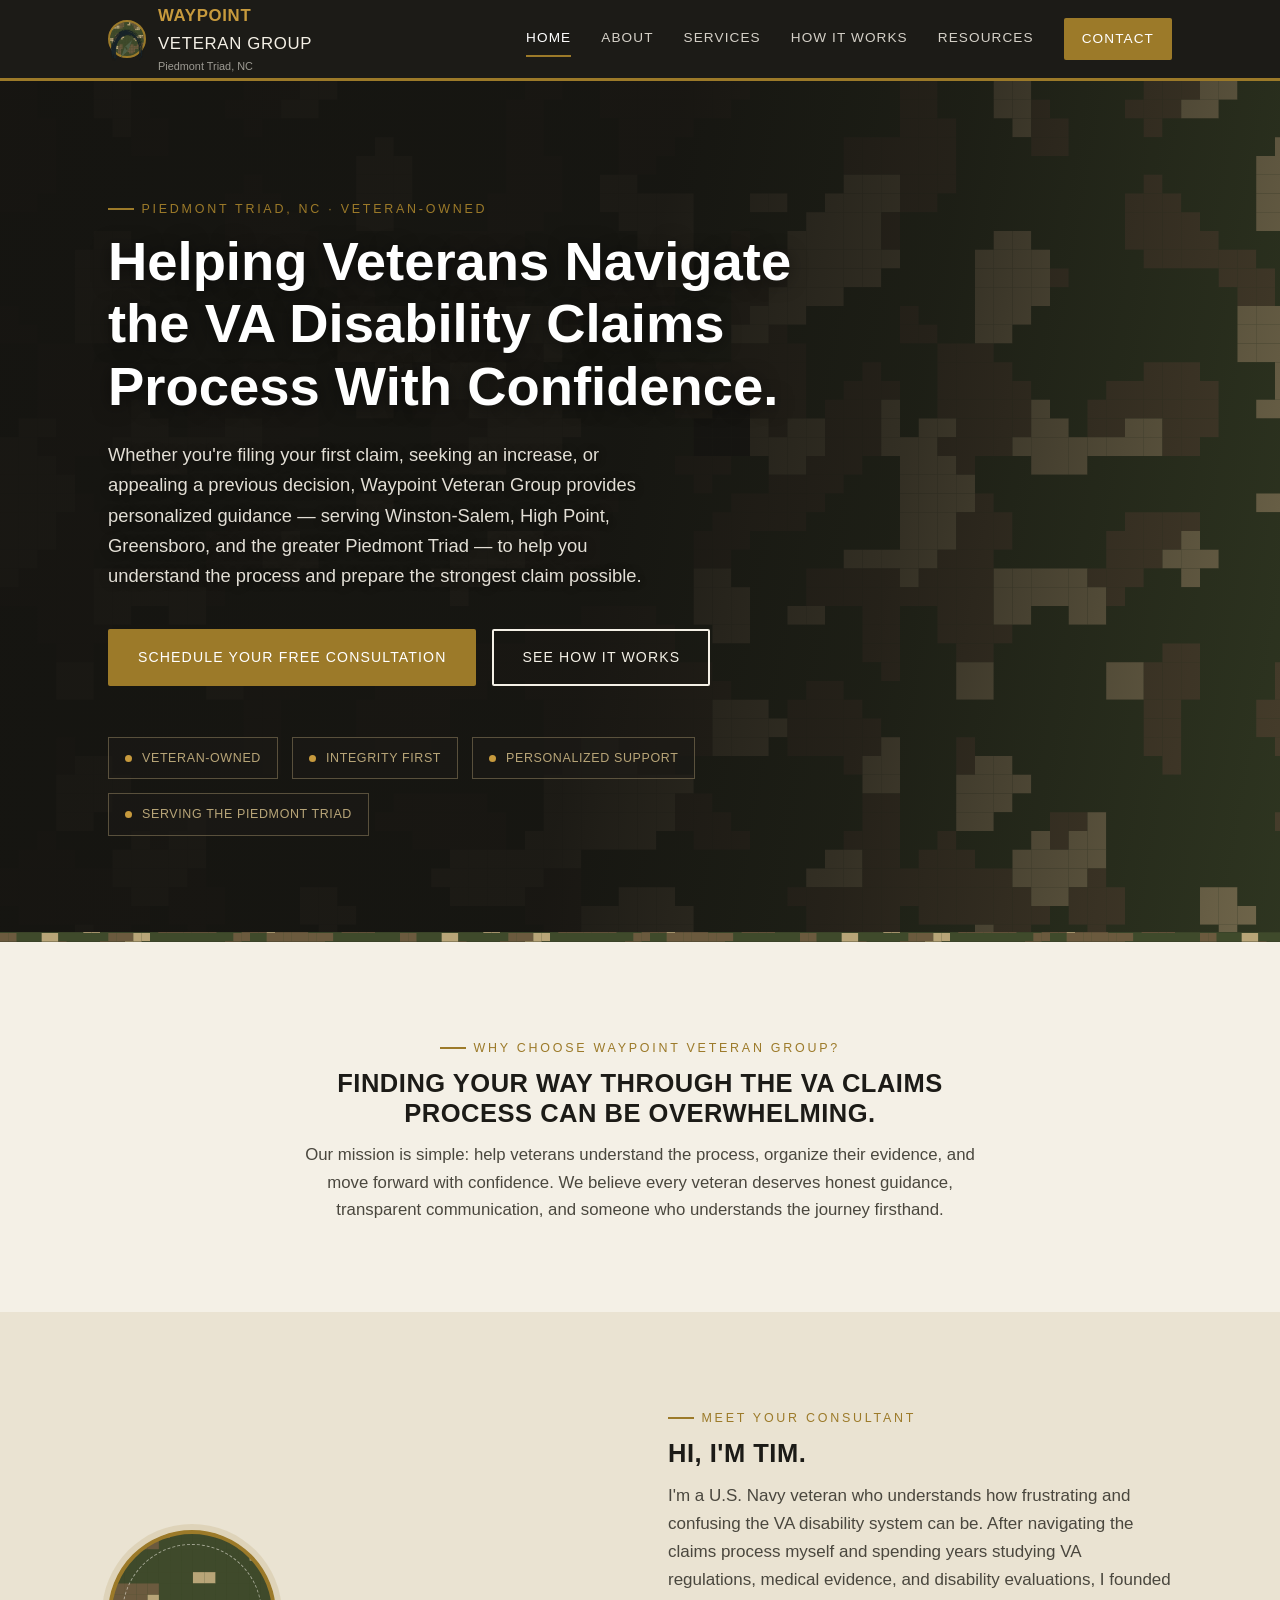
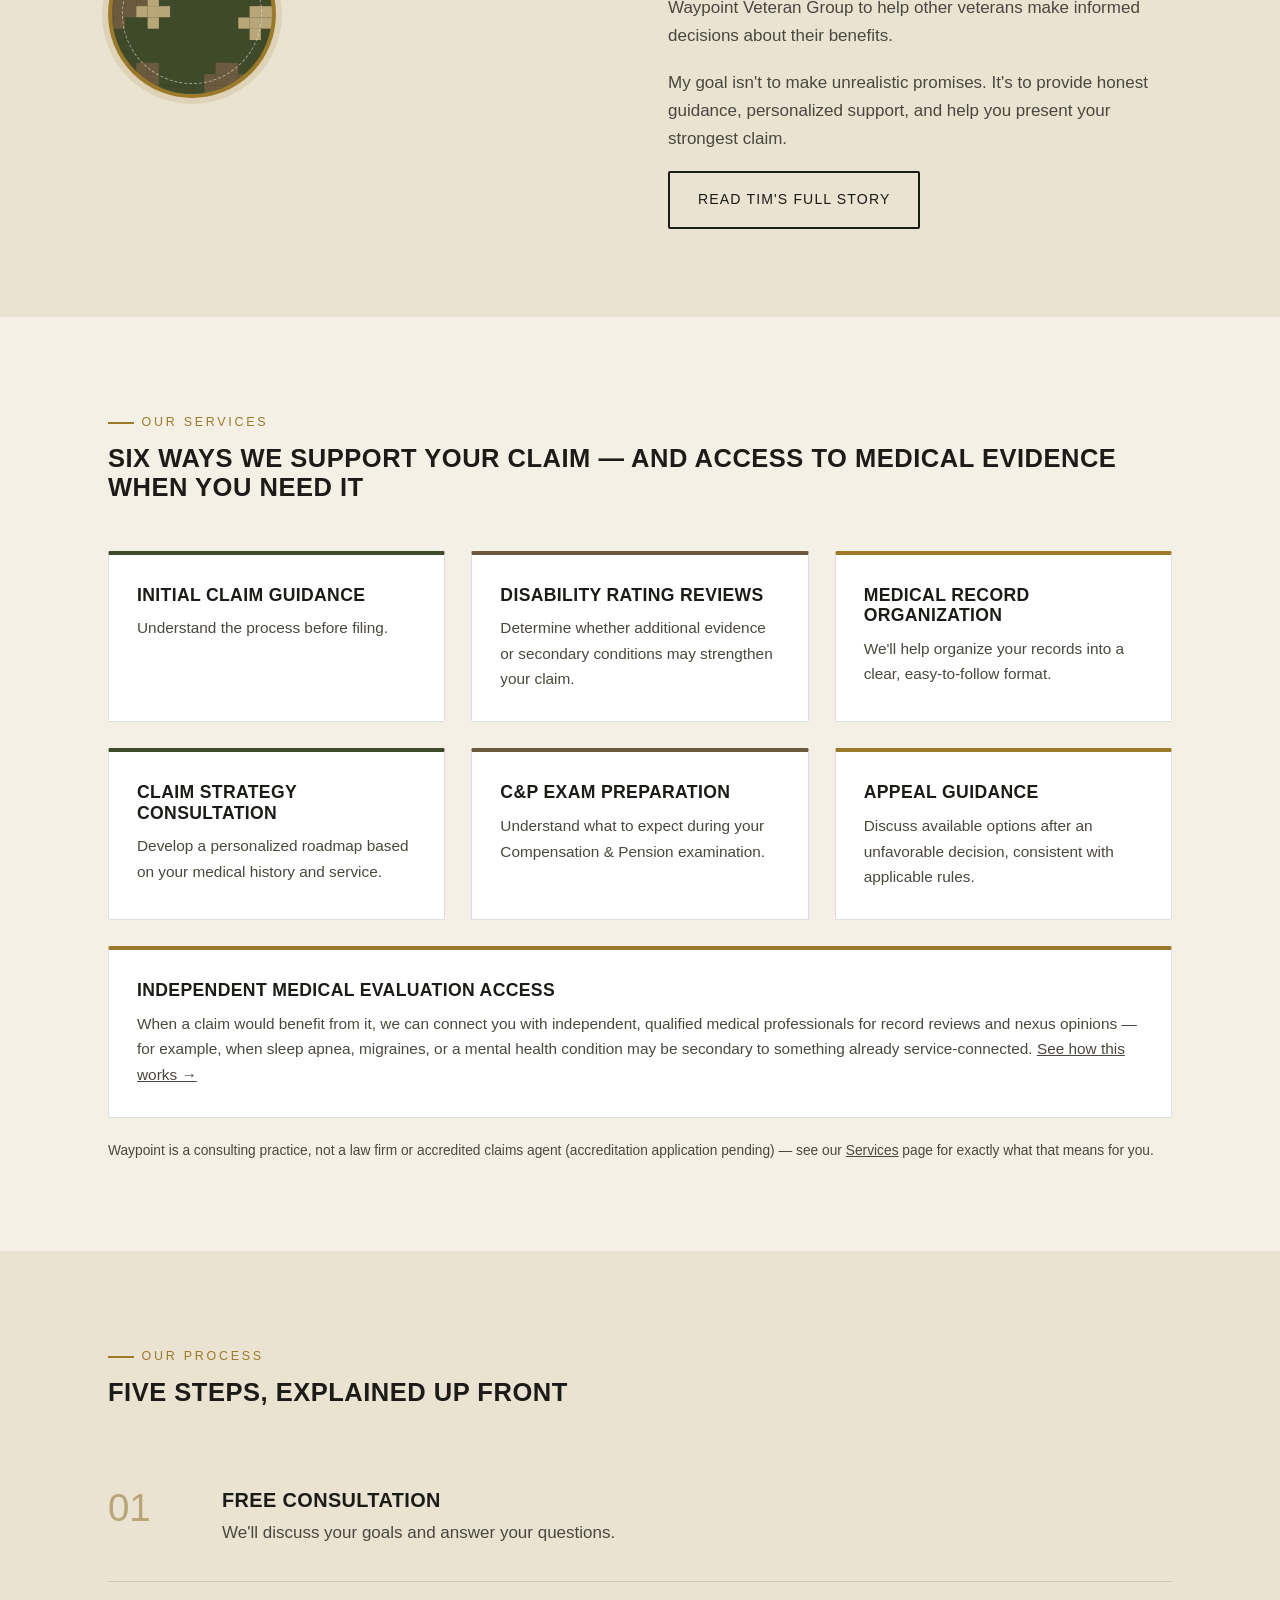
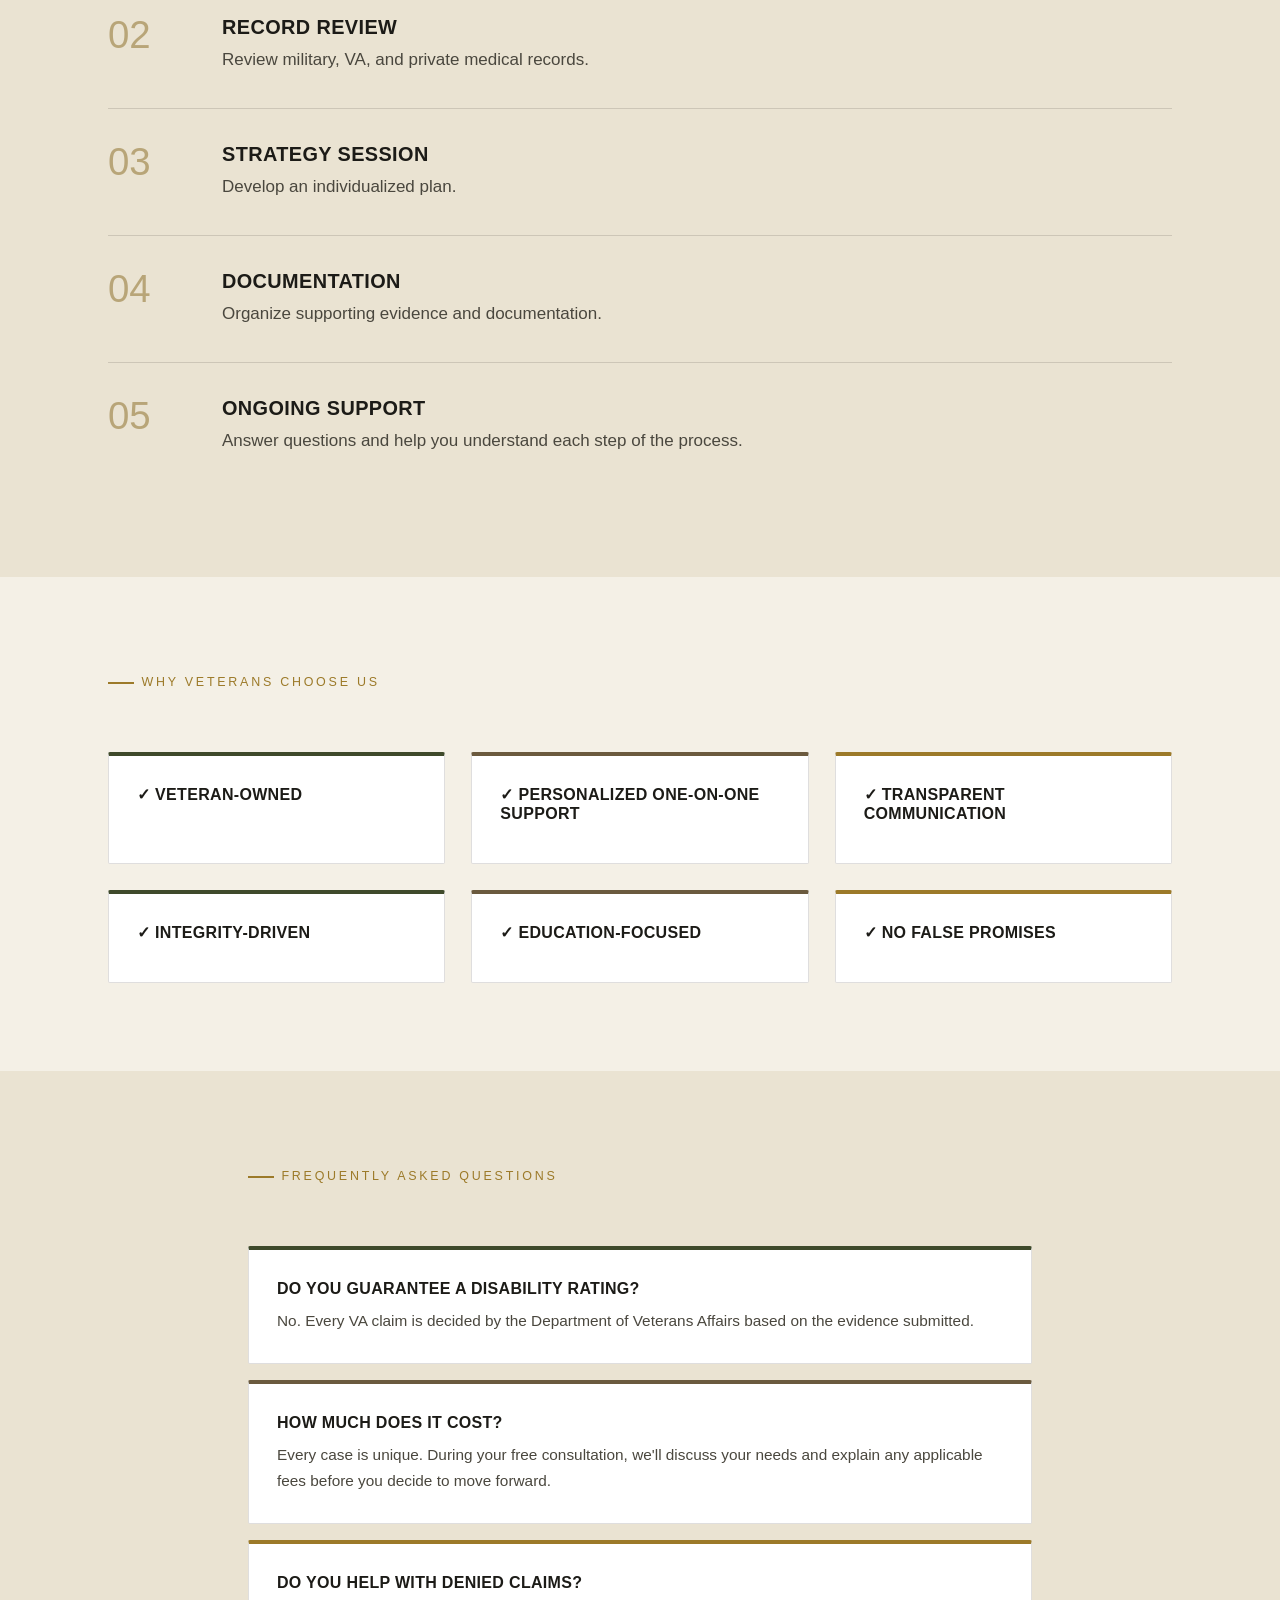
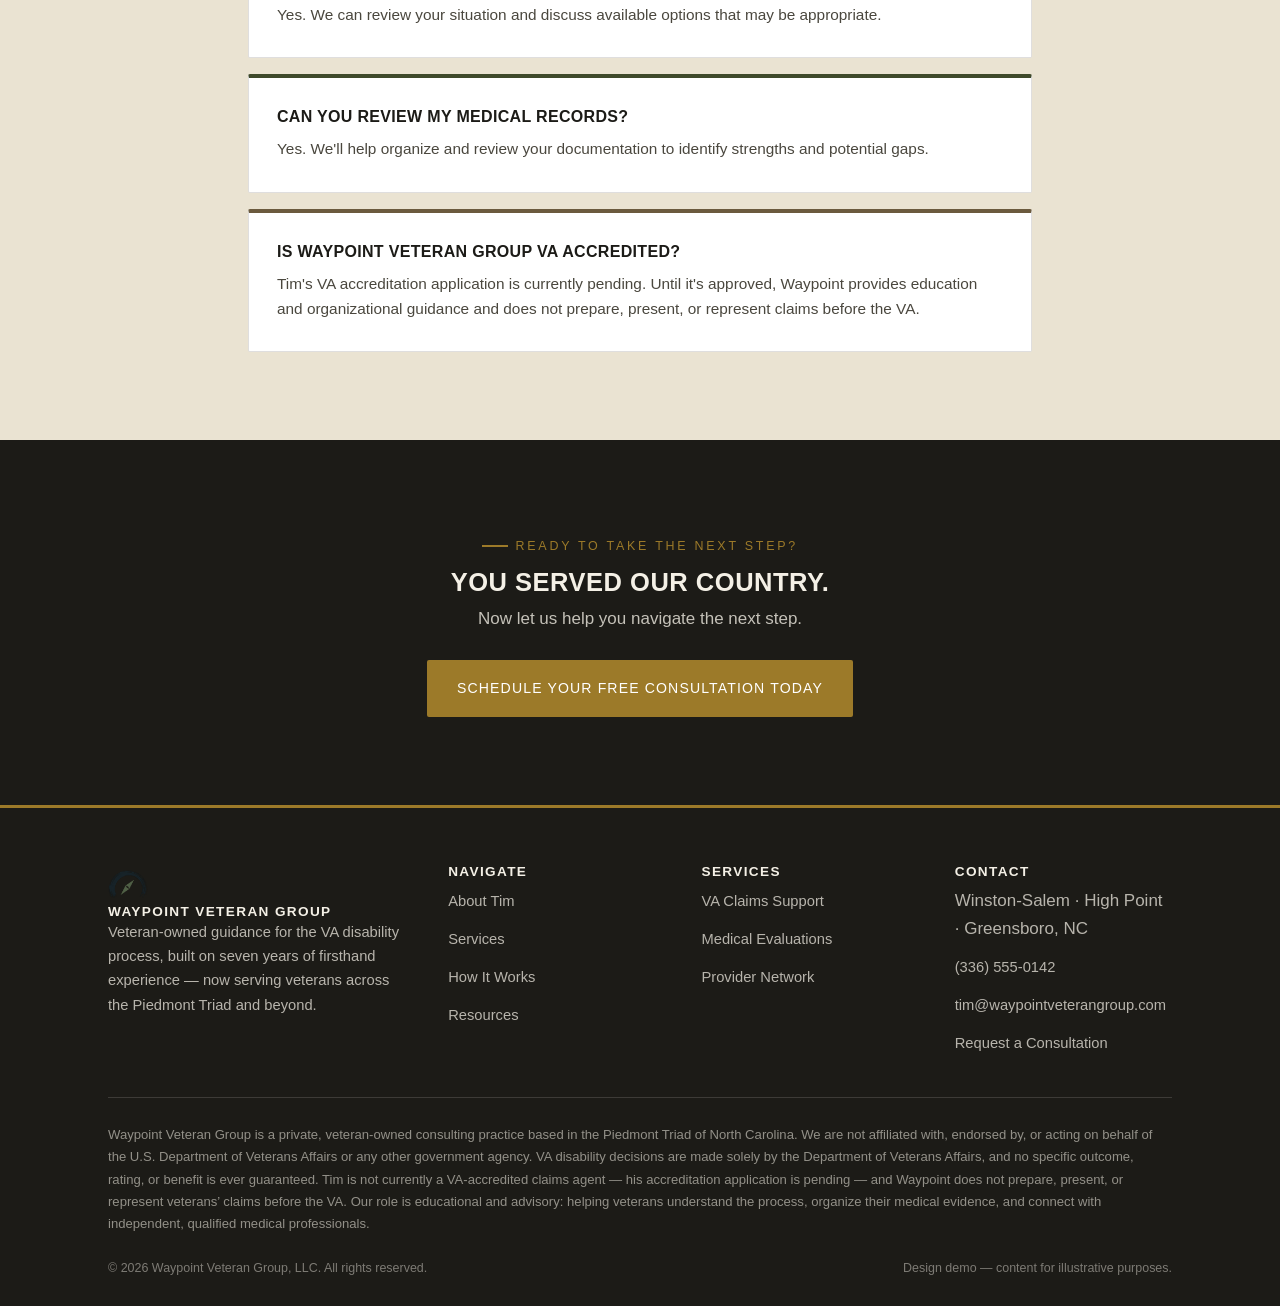
==== commit 94c19bff: "Change favicon to PNG and update logo markup Updated favicon and logo in the header and footer." ====
--- a/index.html
+++ b/index.html
@@ -16,7 +16,7 @@
   <link rel="preconnect" href="https://fonts.gstatic.com" crossorigin>
   <link href="https://fonts.googleapis.com/css2?family=Black+Ops+One&family=Oswald:wght@400;500;600;700&family=Public+Sans:wght@400;500;600;700&display=swap" rel="stylesheet">
   <link rel="stylesheet" href="css/style.css">
-  <link rel="icon" href="assets/favicon.svg" type="image/svg+xml">
+  <link rel="icon" href="assets/favicon.png" type="image/png">
   <script type="application/ld+json">
 {
   "@context": "https://schema.org",
@@ -60,7 +60,7 @@
 <header class="site-header">
   <div class="wrap">
     <a href="index.html" class="logo">
-      <span class="mark" aria-hidden="true"></span>
+      <span class="mark"><img src="assets/logo-mark.png" alt="" width="46" height="46"></span>
       <span>
         <strong>Waypoint</strong><br>Veteran Group
         <small>Piedmont Triad, NC</small>
@@ -222,8 +222,11 @@
   <div class="wrap">
     <div class="footer-grid">
       <div>
-        <h4>Waypoint Veteran Group</h4>
-        <p style="margin-top:12px;font-size:0.92rem;color:rgba(244,240,230,0.72);">
+        <div class="footer-brand-mark">
+          <span class="mark-badge"><img src="assets/logo-mark.png" alt="" width="40" height="40"></span>
+          <h4 style="margin:0;">Waypoint Veteran Group</h4>
+        </div>
+        <p style="font-size:0.92rem;color:rgba(244,240,230,0.72);">
           Veteran-owned guidance for the VA disability process, built on seven years of firsthand
           experience &mdash; now serving veterans across the Piedmont Triad and beyond.
         </p>
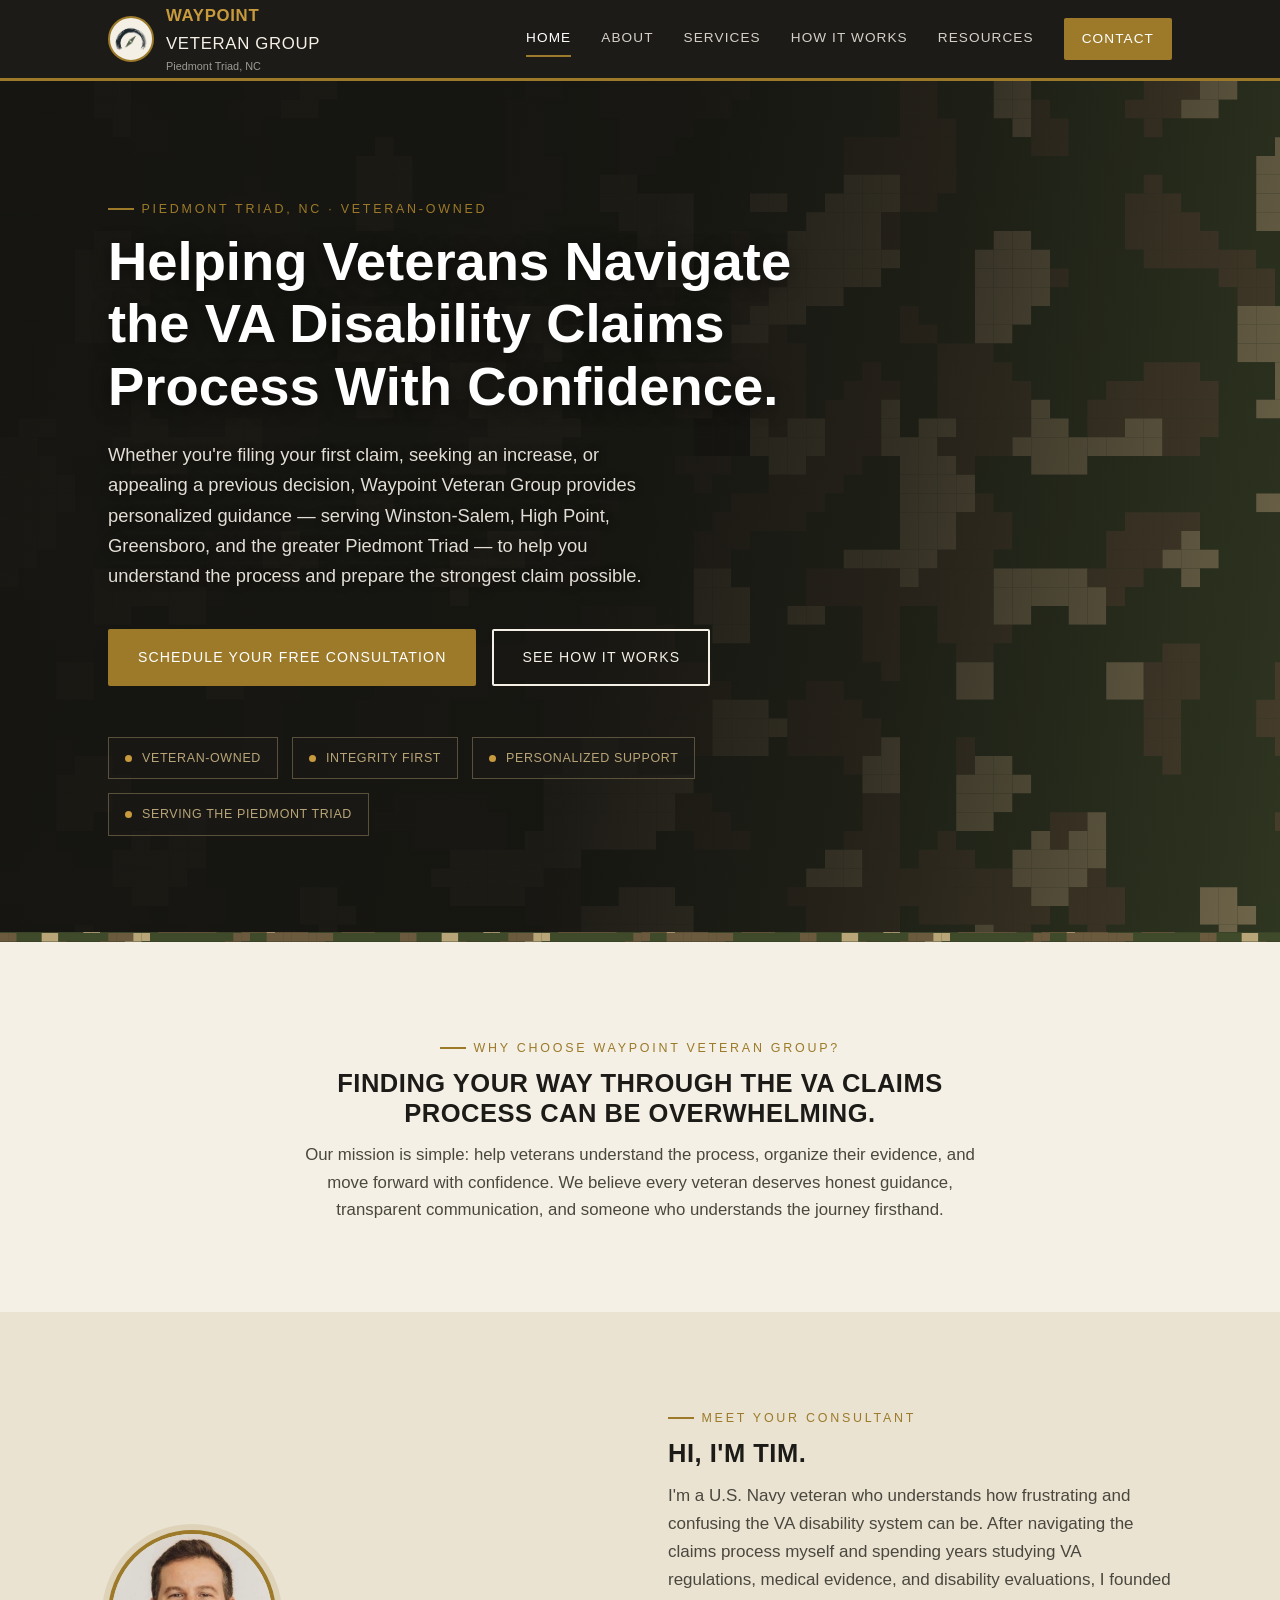
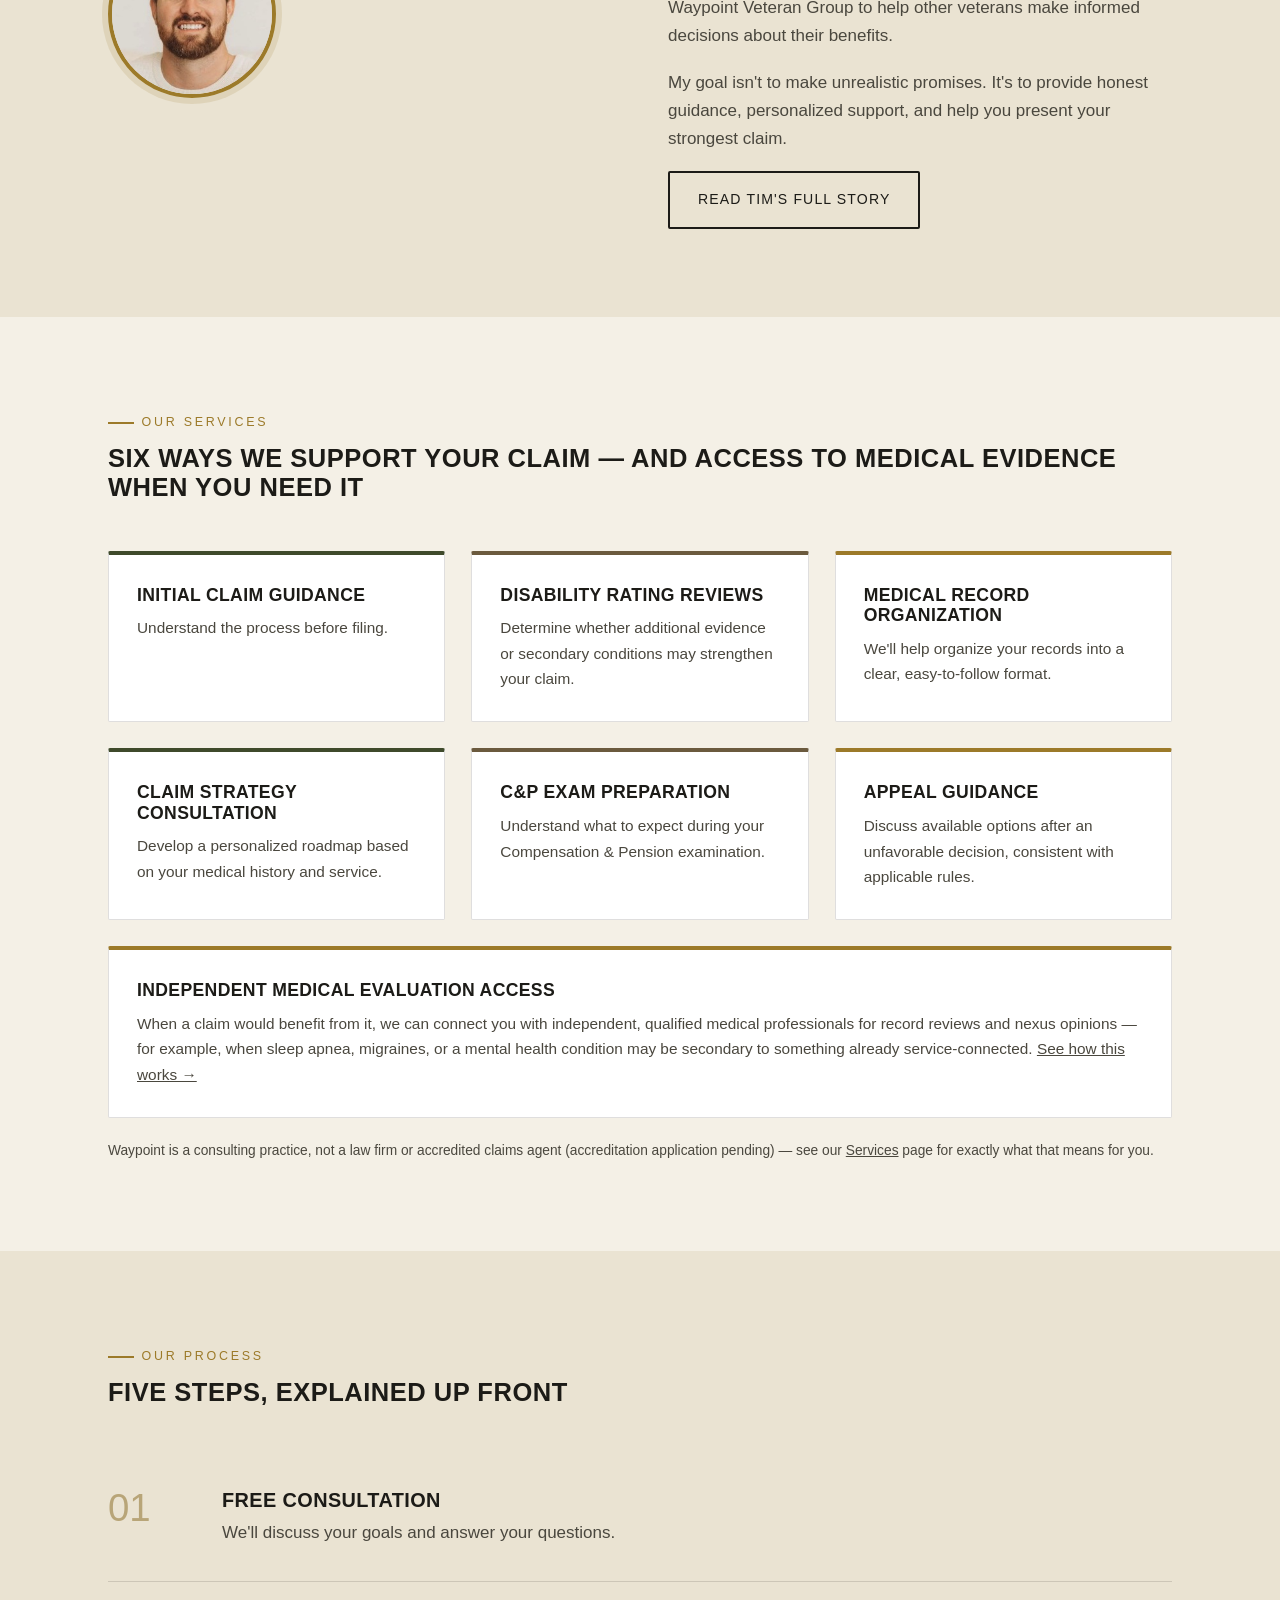
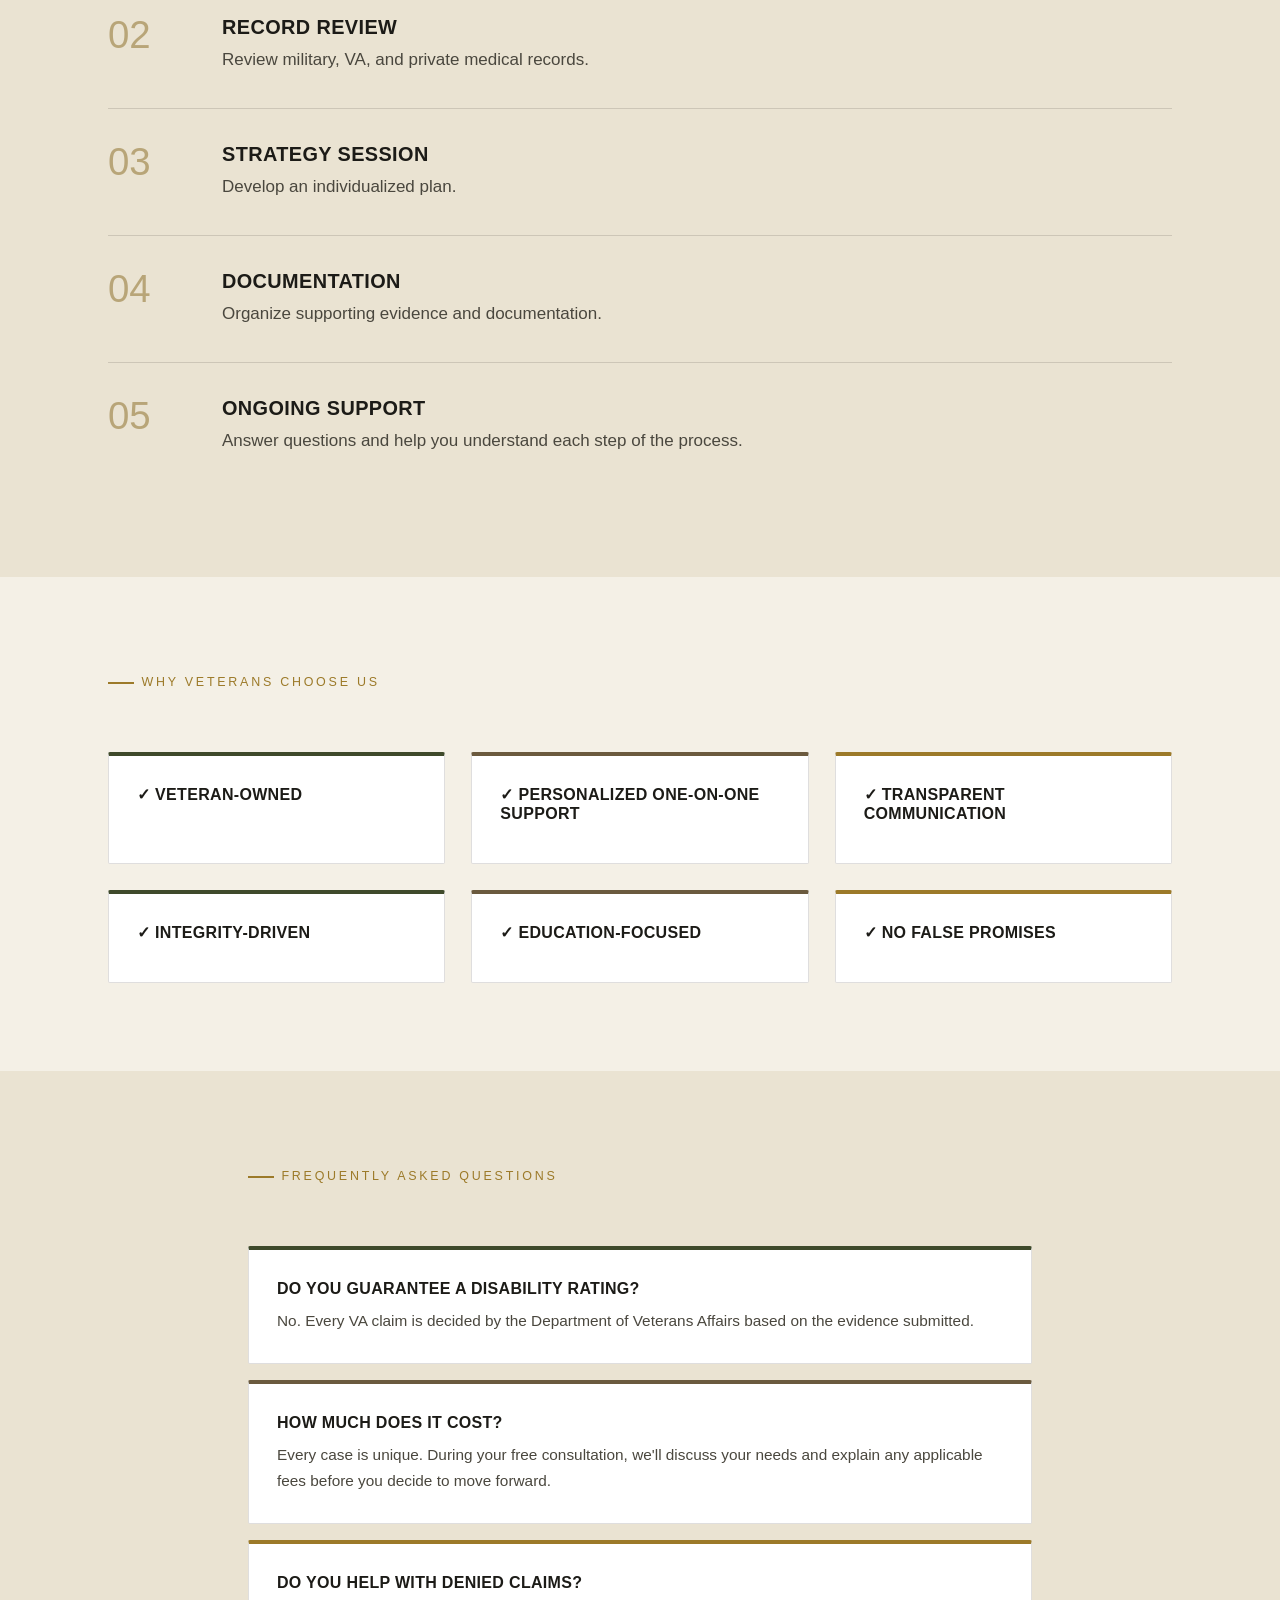
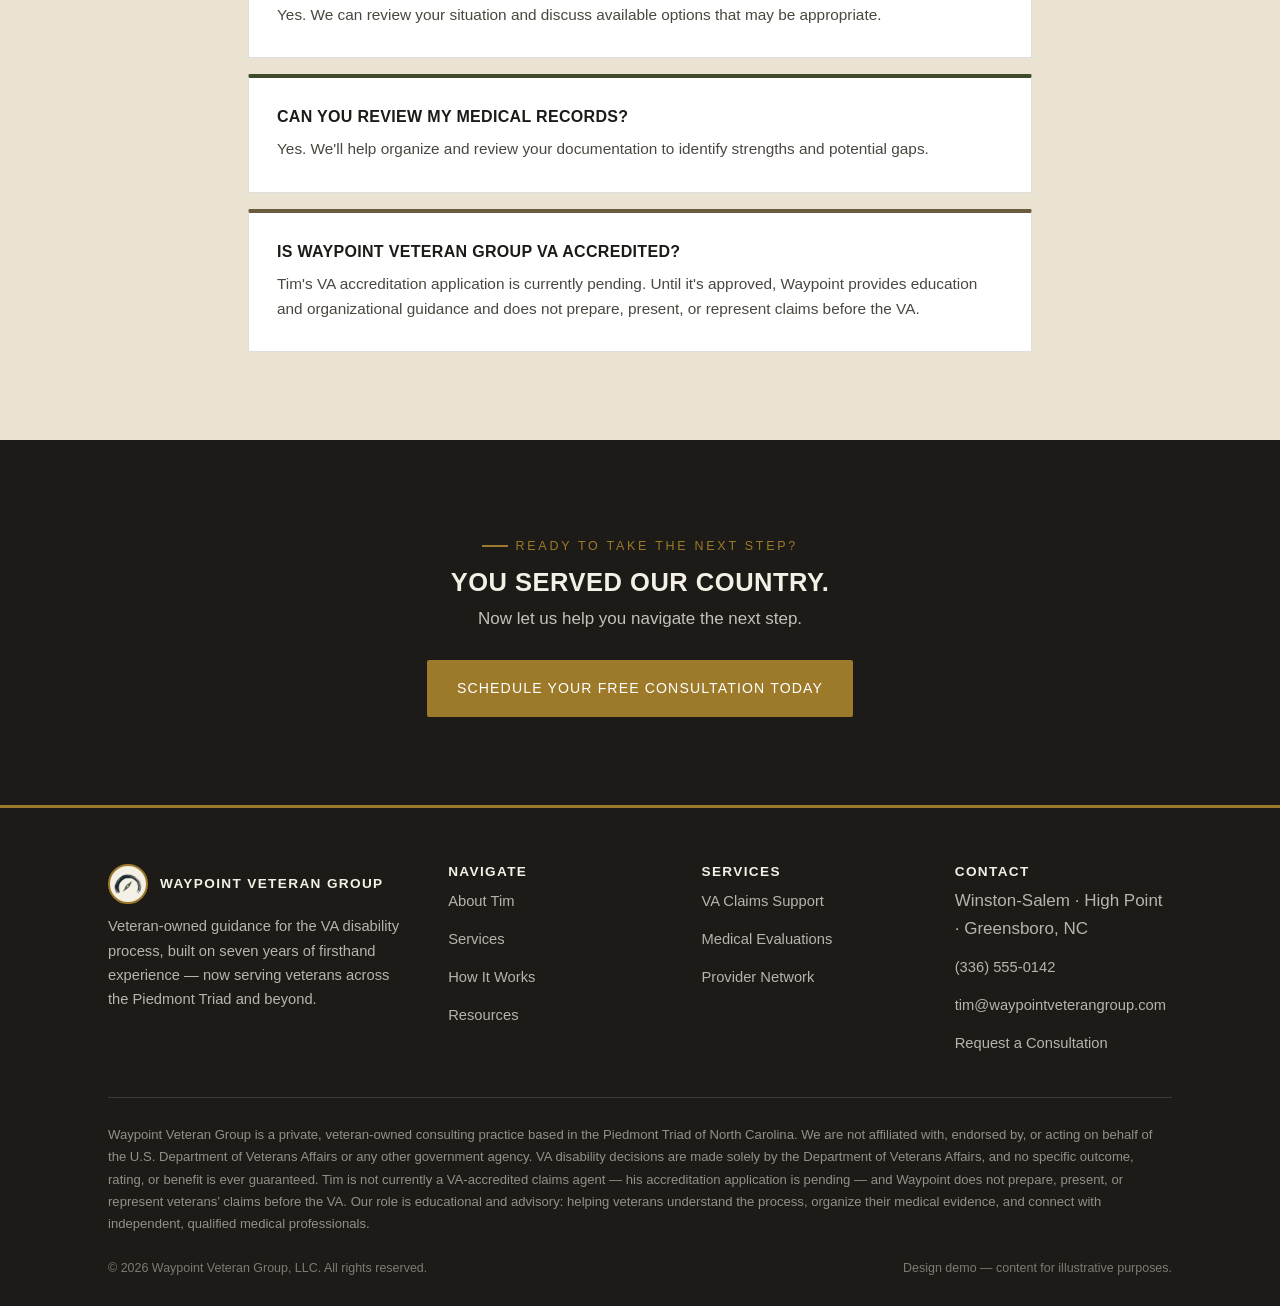
==== commit 356dd3ff: "Replace placeholder div with image of Tim" ====
--- a/index.html
+++ b/index.html
@@ -109,7 +109,7 @@
 
 <section class="section section--field">
   <div class="wrap two-col">
-    <div class="patch" aria-hidden="true"></div>
+    <img class="patch" src="assets/tim-photo.jpg" alt="Tim, founder of Waypoint Veteran Group">
     <div>
       <span class="eyebrow">Meet Your Consultant</span>
       <h2>Hi, I'm Tim.</h2>
--- a/css/style.css
+++ b/css/style.css
@@ -123,17 +123,35 @@
   text-transform: uppercase;
 }
 .logo .mark {
-  width: 38px; height: 38px;
+  width: 46px; height: 46px;
   border: 2px solid var(--brass);
   border-radius: 50%;
-  background-image: url('../assets/camo-pattern.svg');
-  background-size: 220% 220%;
-  background-position: 30% 60%;
+  background: var(--paper);
   flex: none;
-}
-.logo .mark--sub { background-position: 60% 20%; }
+  display: flex; align-items: center; justify-content: center;
+  overflow: hidden;
+}
+.logo .mark img {
+  width: 78%; height: 78%;
+  object-fit: contain;
+  display: block;
+}
 .logo strong { color: var(--brass-light); font-weight: 600; }
 .logo small { display: block; font-family: 'Public Sans', sans-serif; text-transform: none; letter-spacing: 0; font-size: 0.68rem; color: rgba(244,240,230,0.6); }
+
+.footer-brand-mark {
+  display: flex; align-items: center; gap: 12px; margin-bottom: 10px;
+}
+.footer-brand-mark .mark-badge {
+  width: 40px; height: 40px;
+  border-radius: 50%;
+  background: var(--paper);
+  border: 2px solid var(--brass);
+  display: flex; align-items: center; justify-content: center;
+  flex: none;
+  overflow: hidden;
+}
+.footer-brand-mark .mark-badge img { width: 78%; height: 78%; object-fit: contain; }
 
 nav.main-nav { display: flex; align-items: center; gap: 30px; }
 nav.main-nav a {
@@ -236,18 +254,11 @@
   width: 168px; height: 168px;
   border-radius: 50%;
   border: 4px solid var(--brass);
-  background-image: url('../assets/camo-pattern.svg');
-  background-size: 340% 340%;
-  background-position: 35% 55%;
-  position: relative;
+  box-shadow: 0 0 0 6px rgba(156,122,41,0.15);
+  object-fit: cover;
+  object-position: center top;
   flex: none;
-  box-shadow: 0 0 0 6px rgba(156,122,41,0.15);
-}
-.patch::after {
-  content: "";
-  position: absolute; inset: 10px;
-  border-radius: 50%;
-  border: 1px dashed rgba(244,240,230,0.55);
+  display: block;
 }
 .patch-tab {
   display: inline-block;
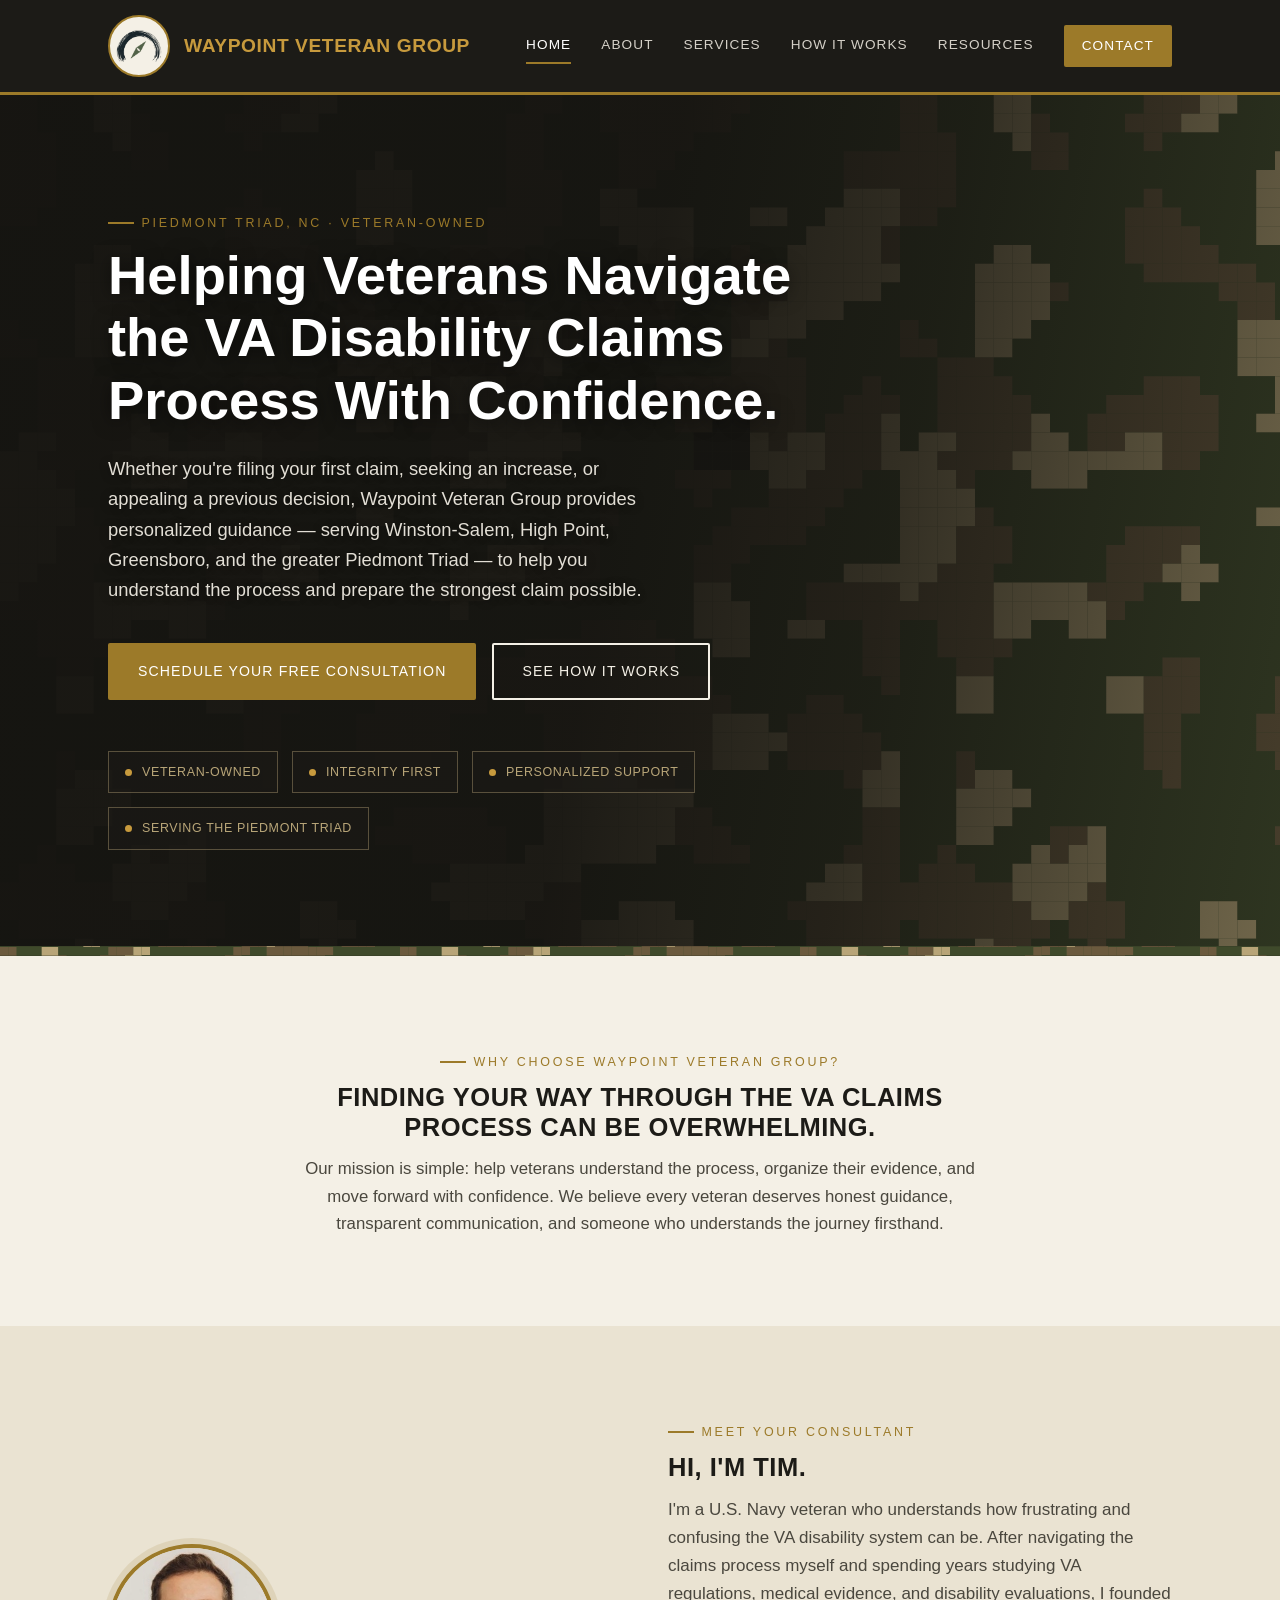
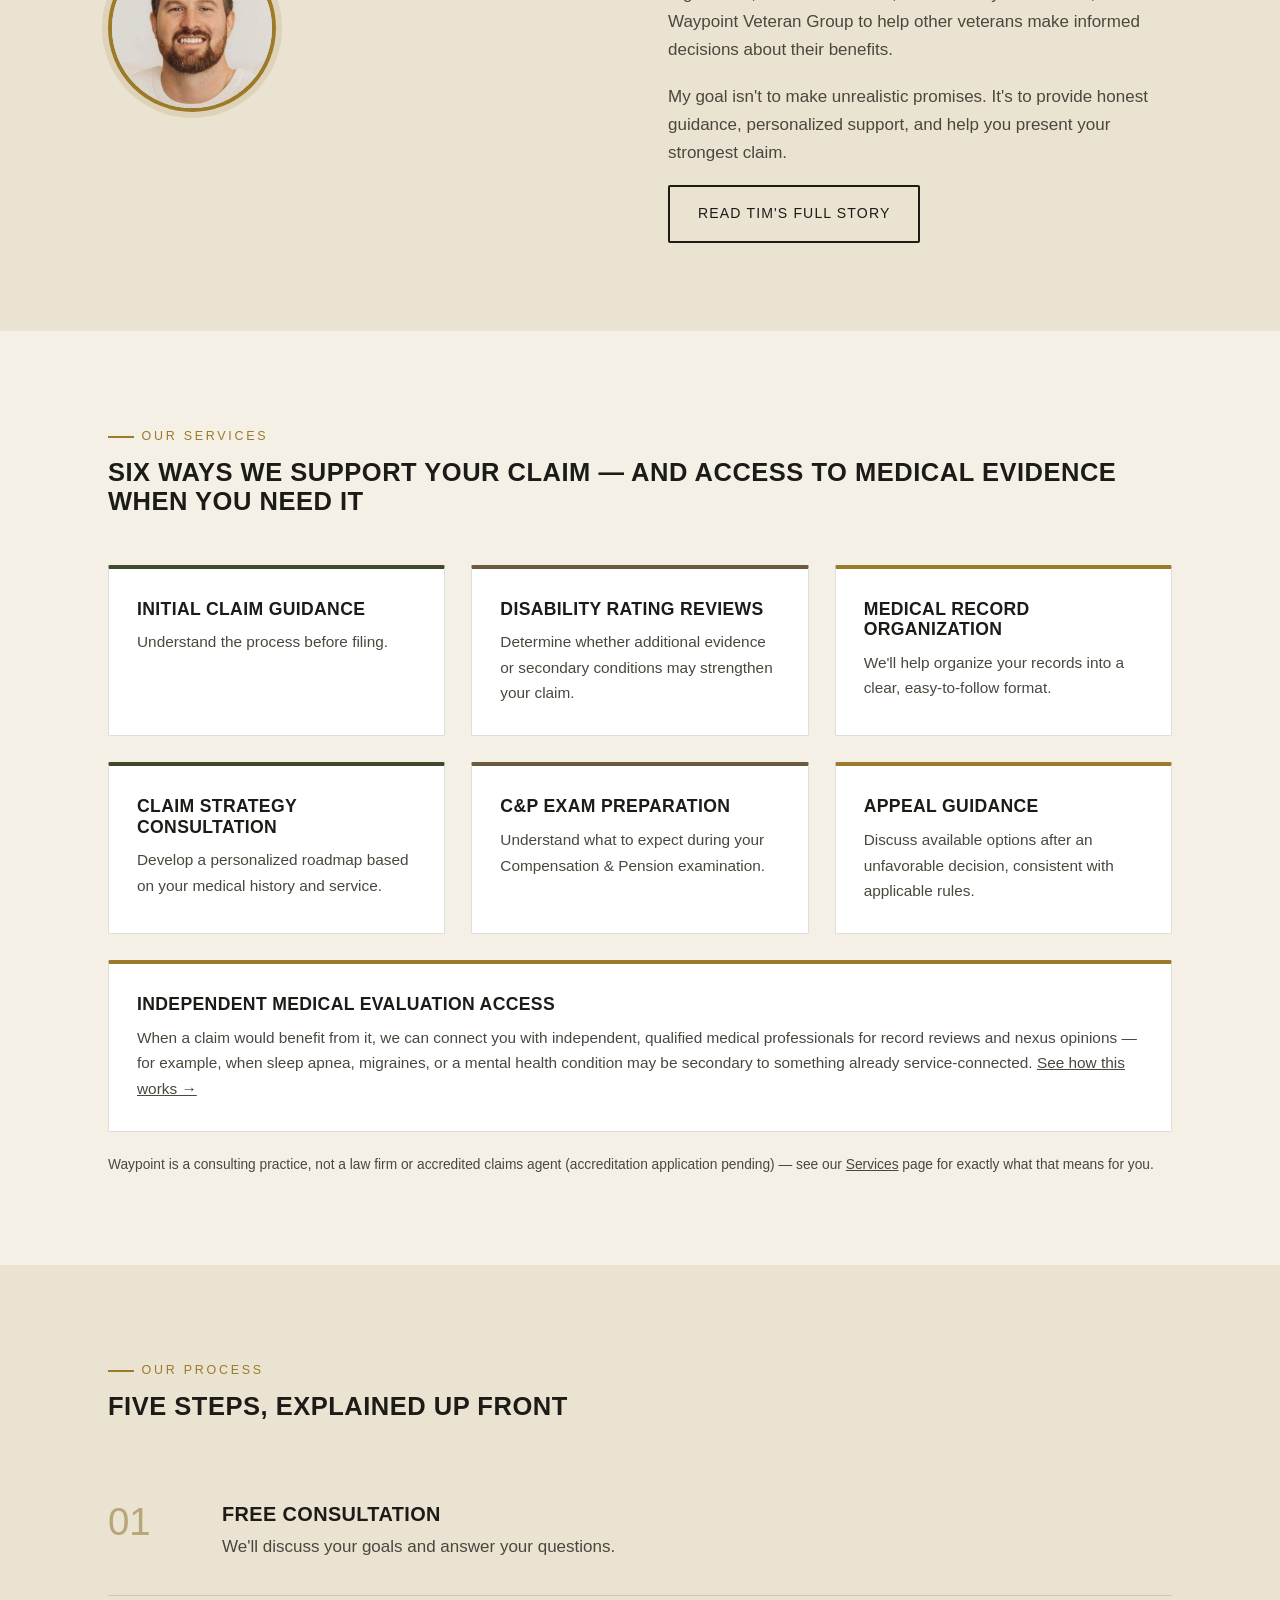
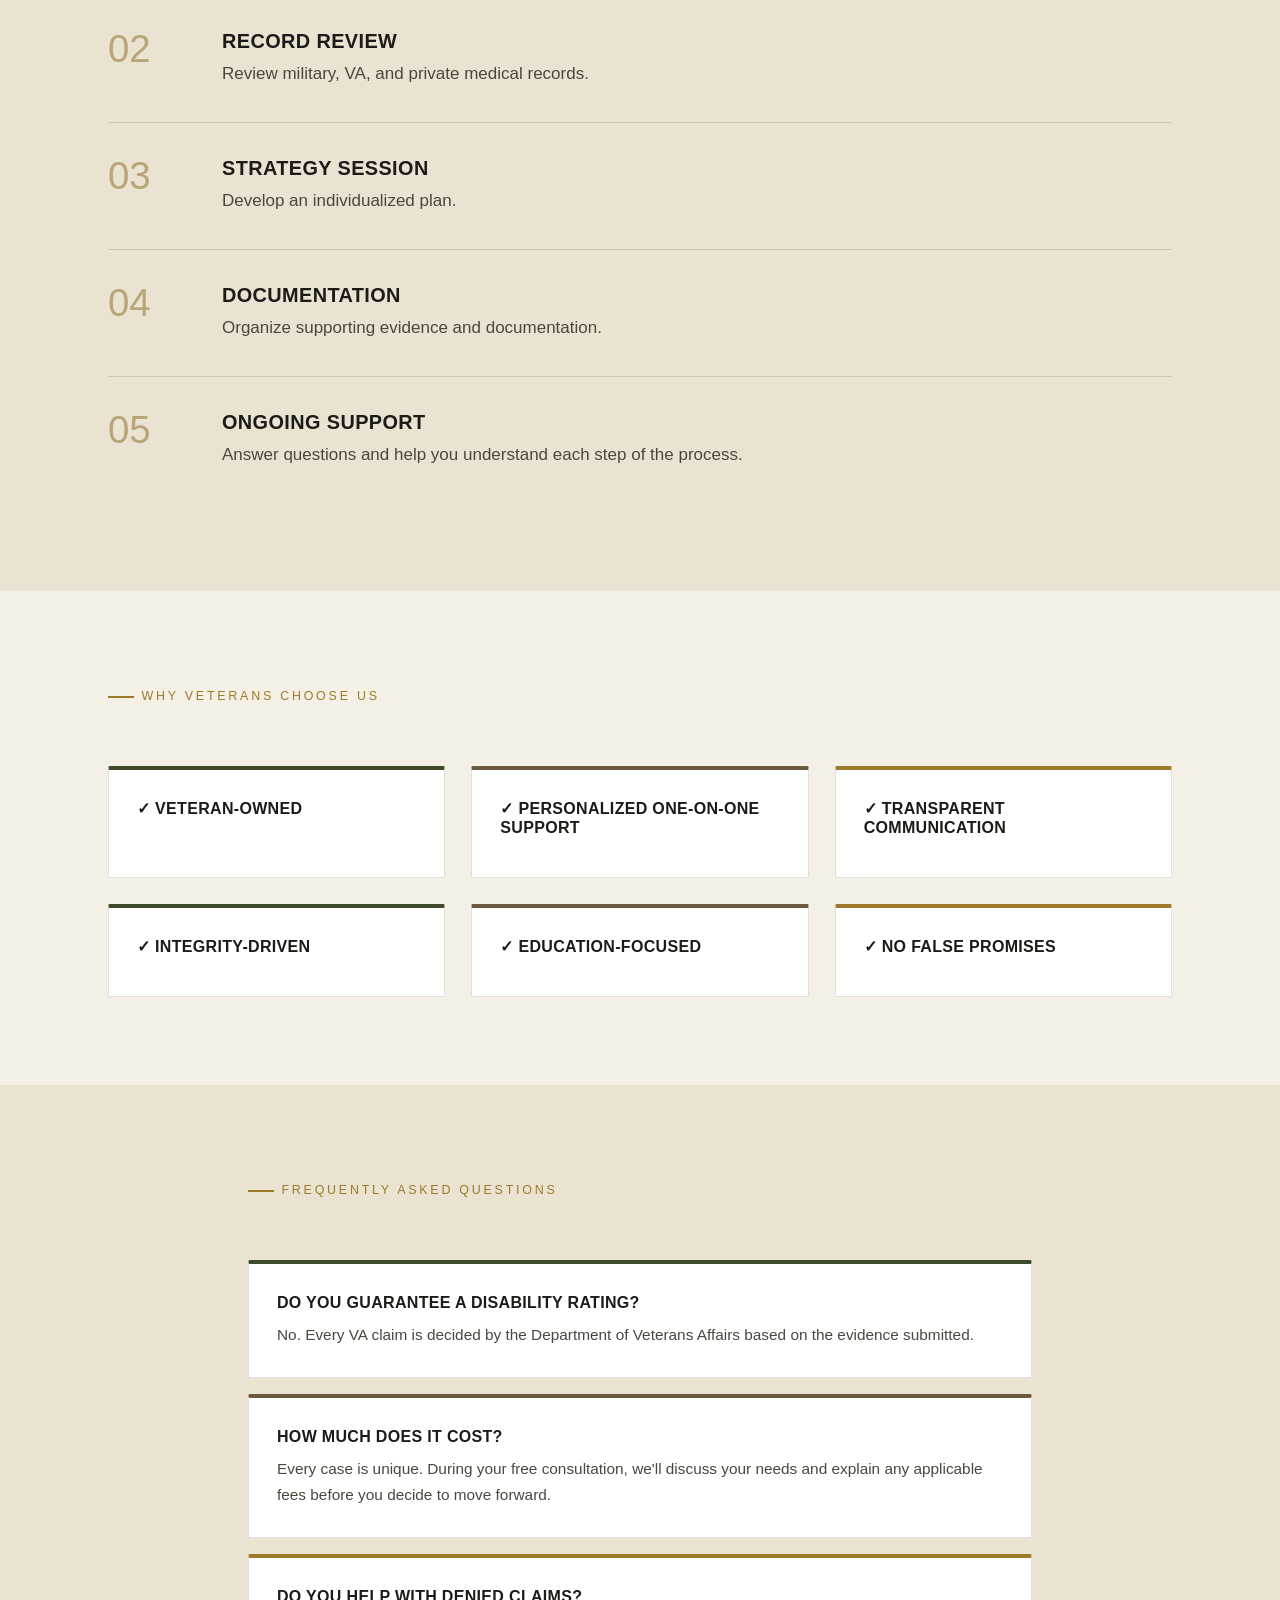
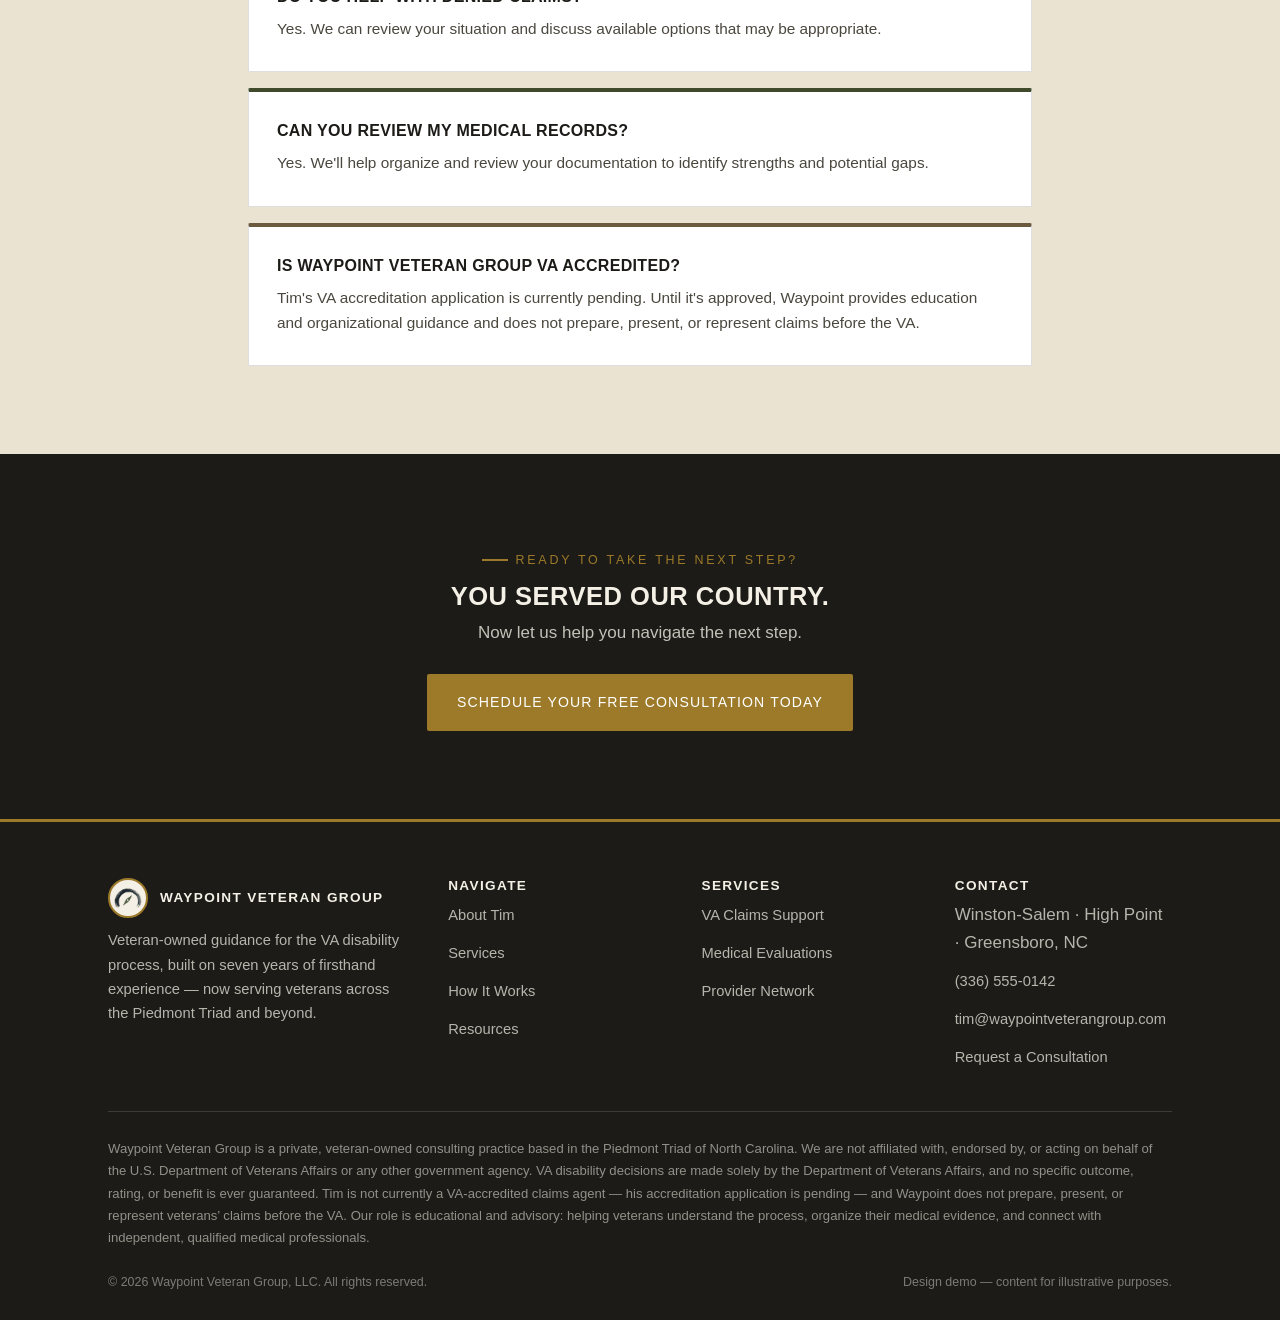
==== commit 96d0d2e0: "Adjust logo dimensions and header text Updated logo size and improved header text." ====
--- a/index.html
+++ b/index.html
@@ -60,10 +60,9 @@
 <header class="site-header">
   <div class="wrap">
     <a href="index.html" class="logo">
-      <span class="mark"><img src="assets/logo-mark.png" alt="" width="46" height="46"></span>
+      <span class="mark"><img src="assets/logo-mark.png" alt="" width="60" height="60"></span>
       <span>
-        <strong>Waypoint</strong><br>Veteran Group
-        <small>Piedmont Triad, NC</small>
+        <strong>Waypoint Veteran Group</strong>
       </span>
     </a>
     <nav class="main-nav" aria-label="Primary">
--- a/css/style.css
+++ b/css/style.css
@@ -111,19 +111,19 @@
 }
 .site-header .wrap {
   display: flex; align-items: center; justify-content: space-between;
-  height: 78px;
+  height: 92px;
 }
 .logo {
-  display: flex; align-items: center; gap: 12px;
+  display: flex; align-items: center; gap: 14px;
   font-family: 'Oswald', sans-serif;
   color: var(--paper);
   text-decoration: none;
-  font-size: 1.05rem;
-  letter-spacing: 0.04em;
+  font-size: 1.2rem;
+  letter-spacing: 0.03em;
   text-transform: uppercase;
 }
 .logo .mark {
-  width: 46px; height: 46px;
+  width: 62px; height: 62px;
   border: 2px solid var(--brass);
   border-radius: 50%;
   background: var(--paper);
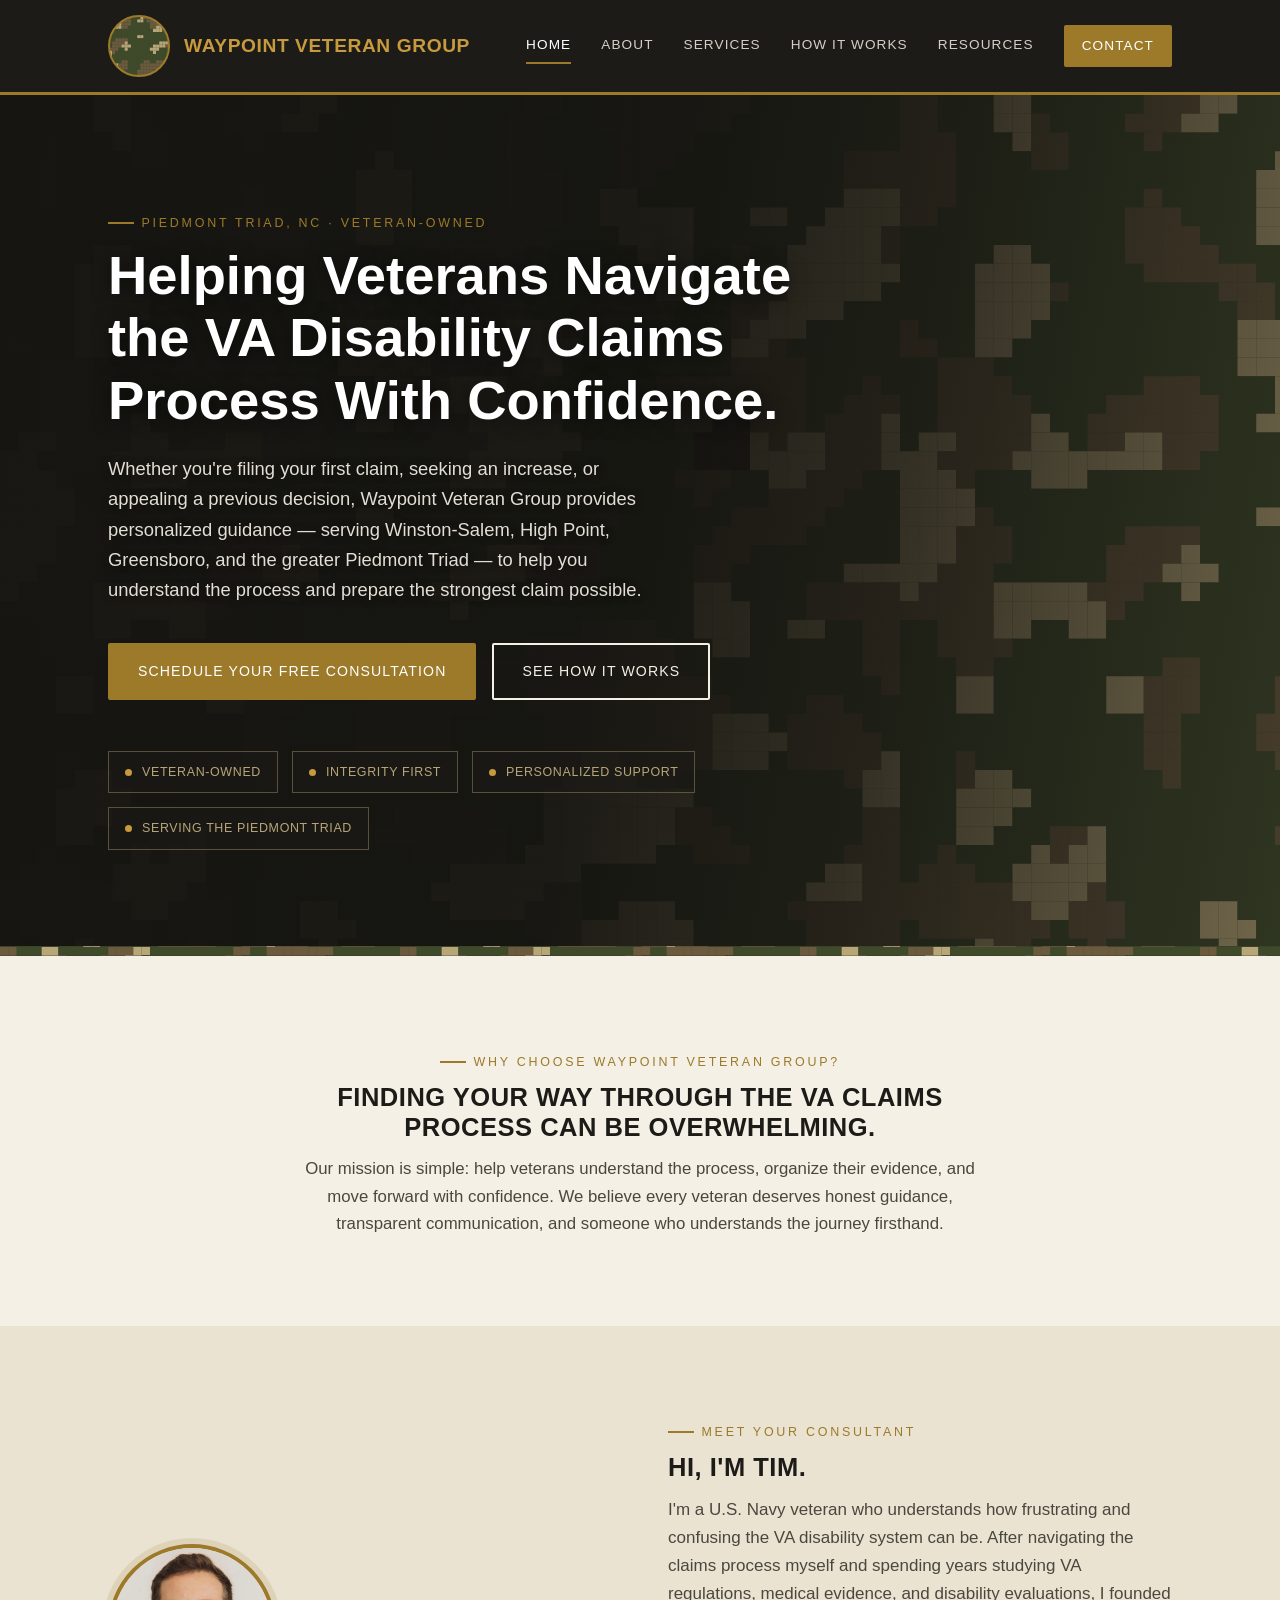
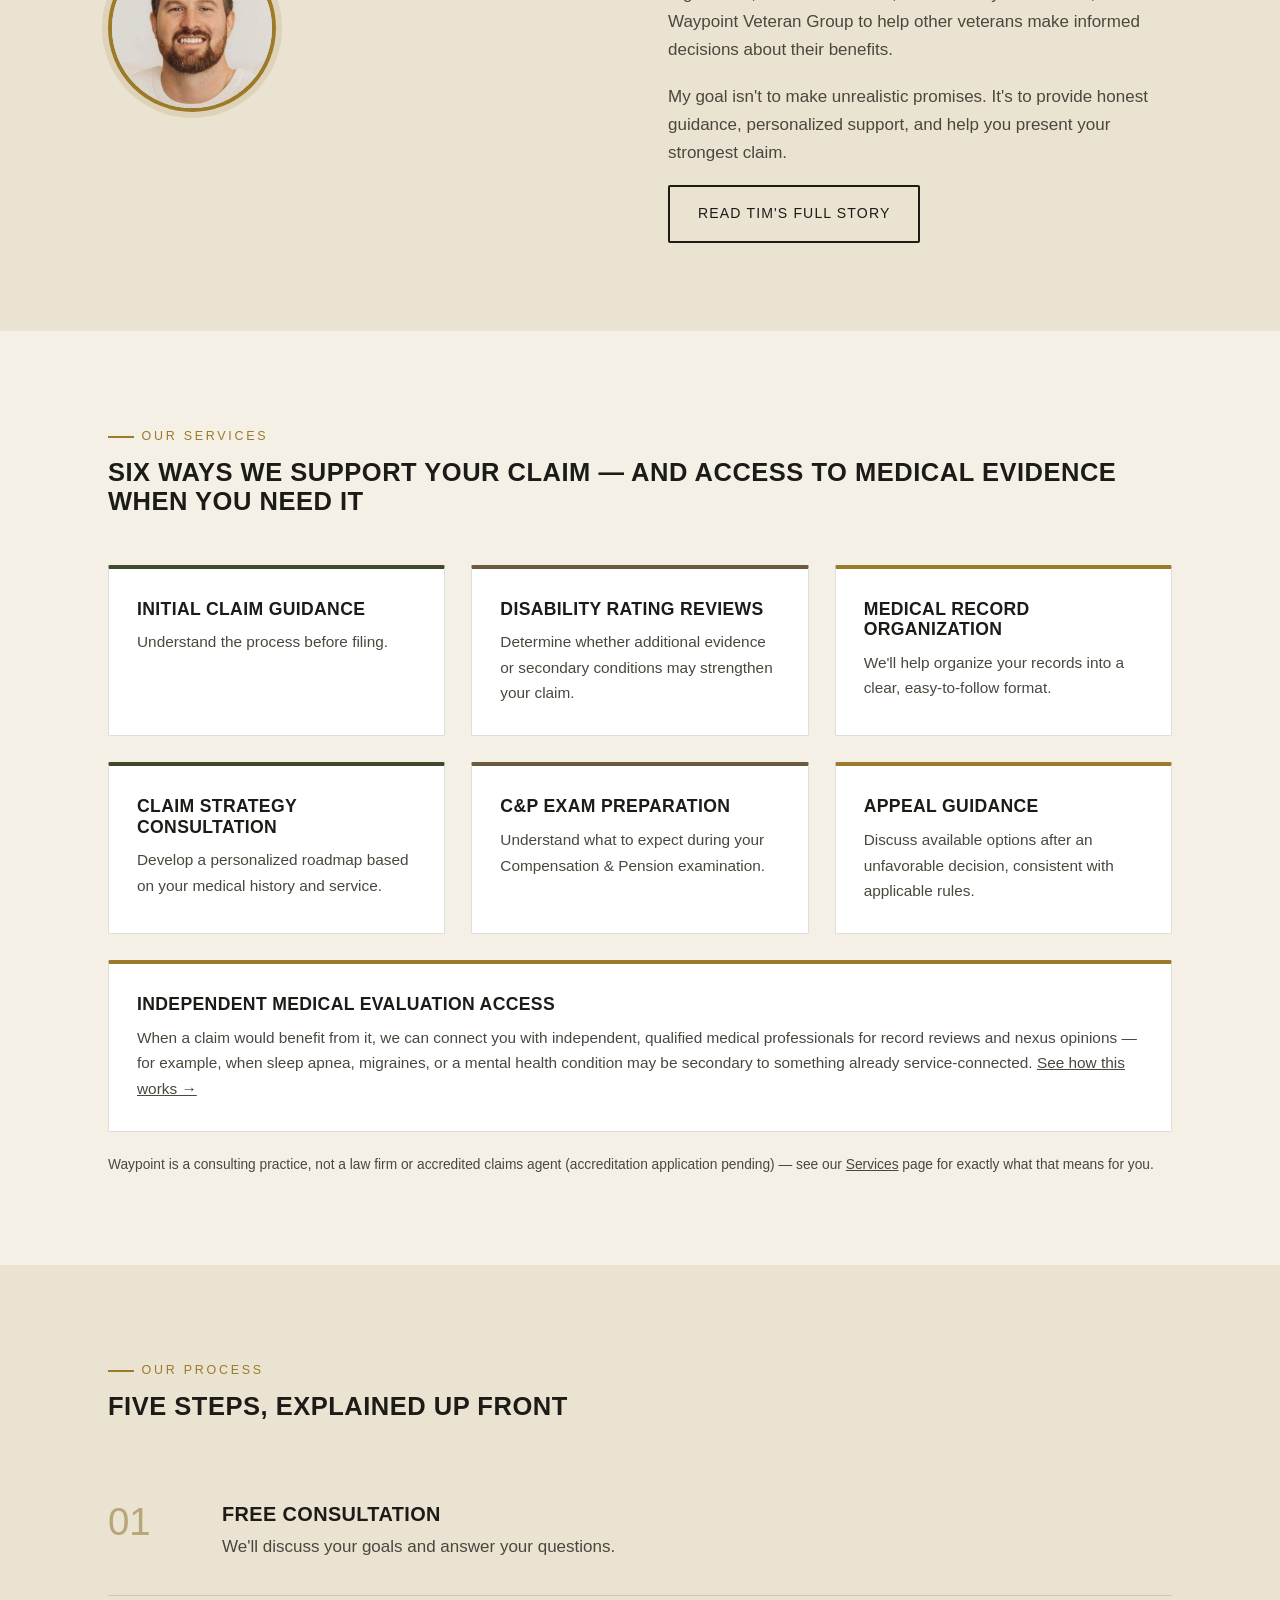
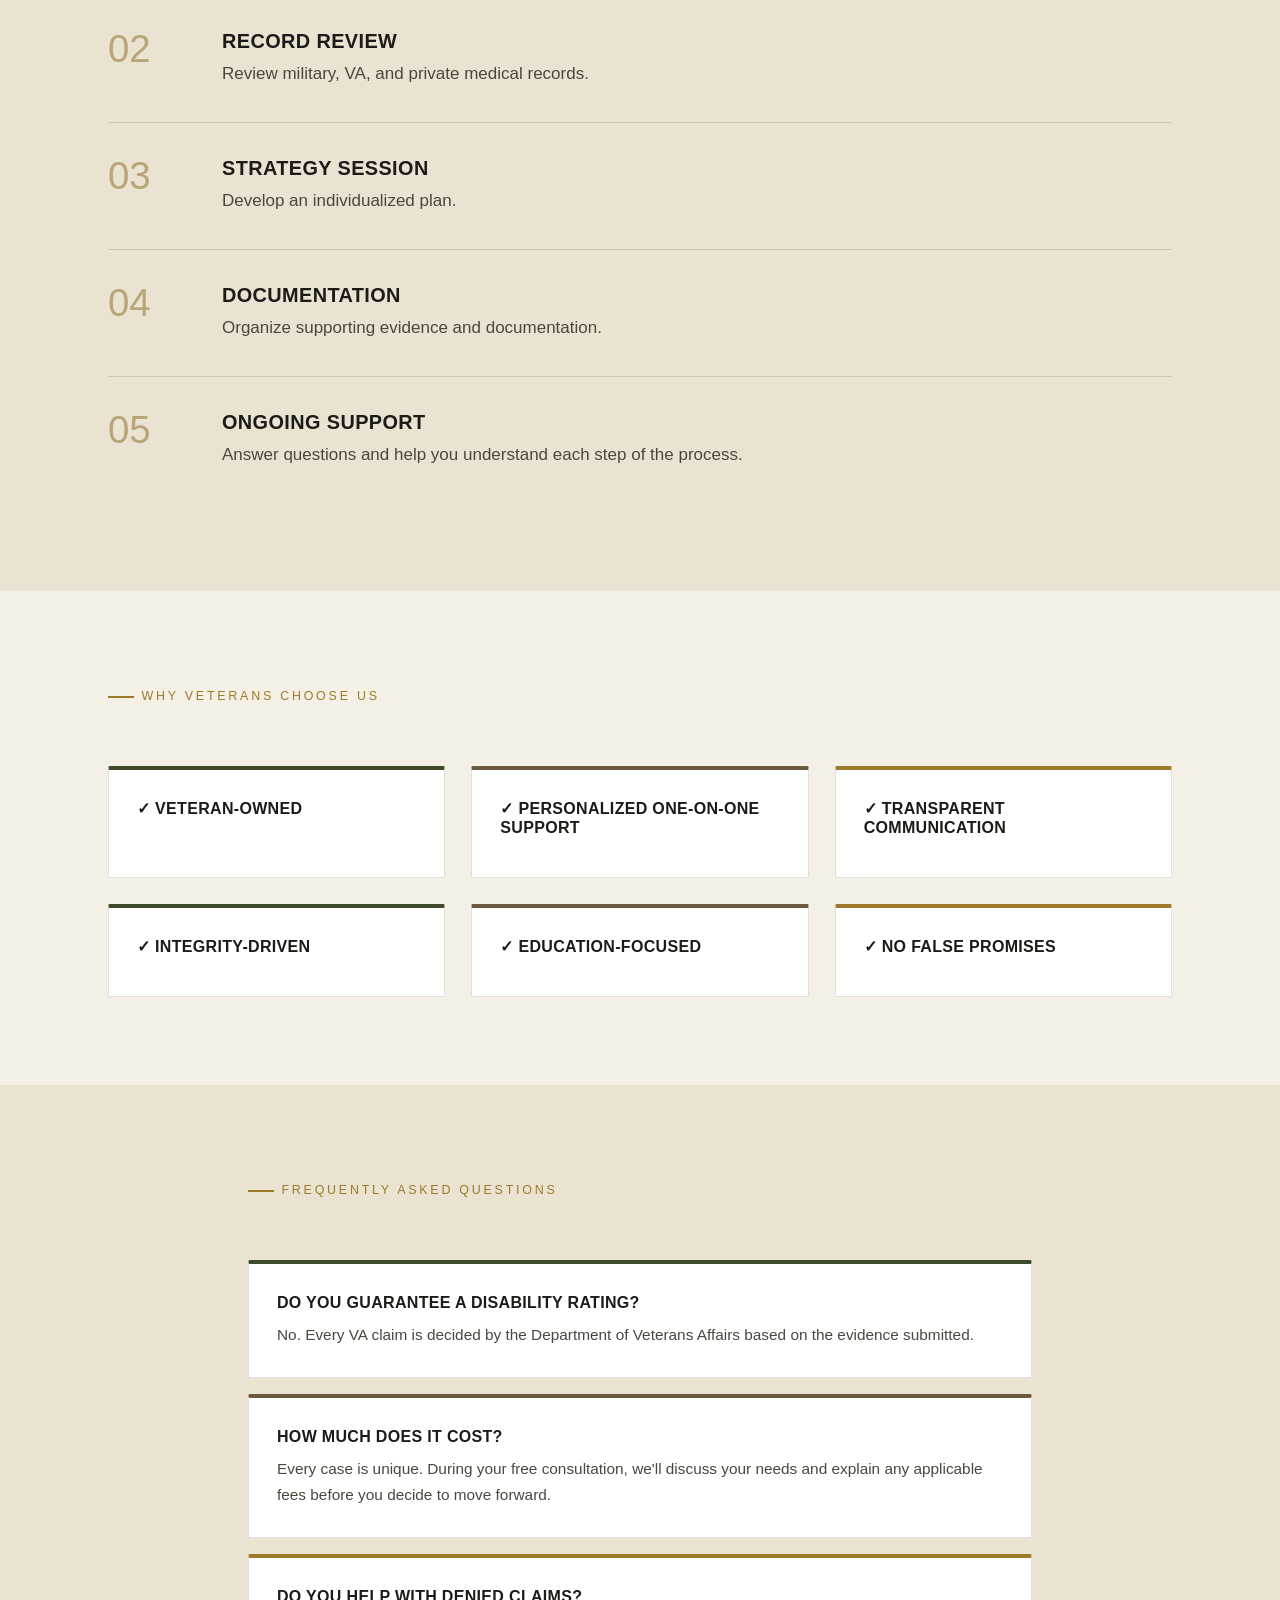
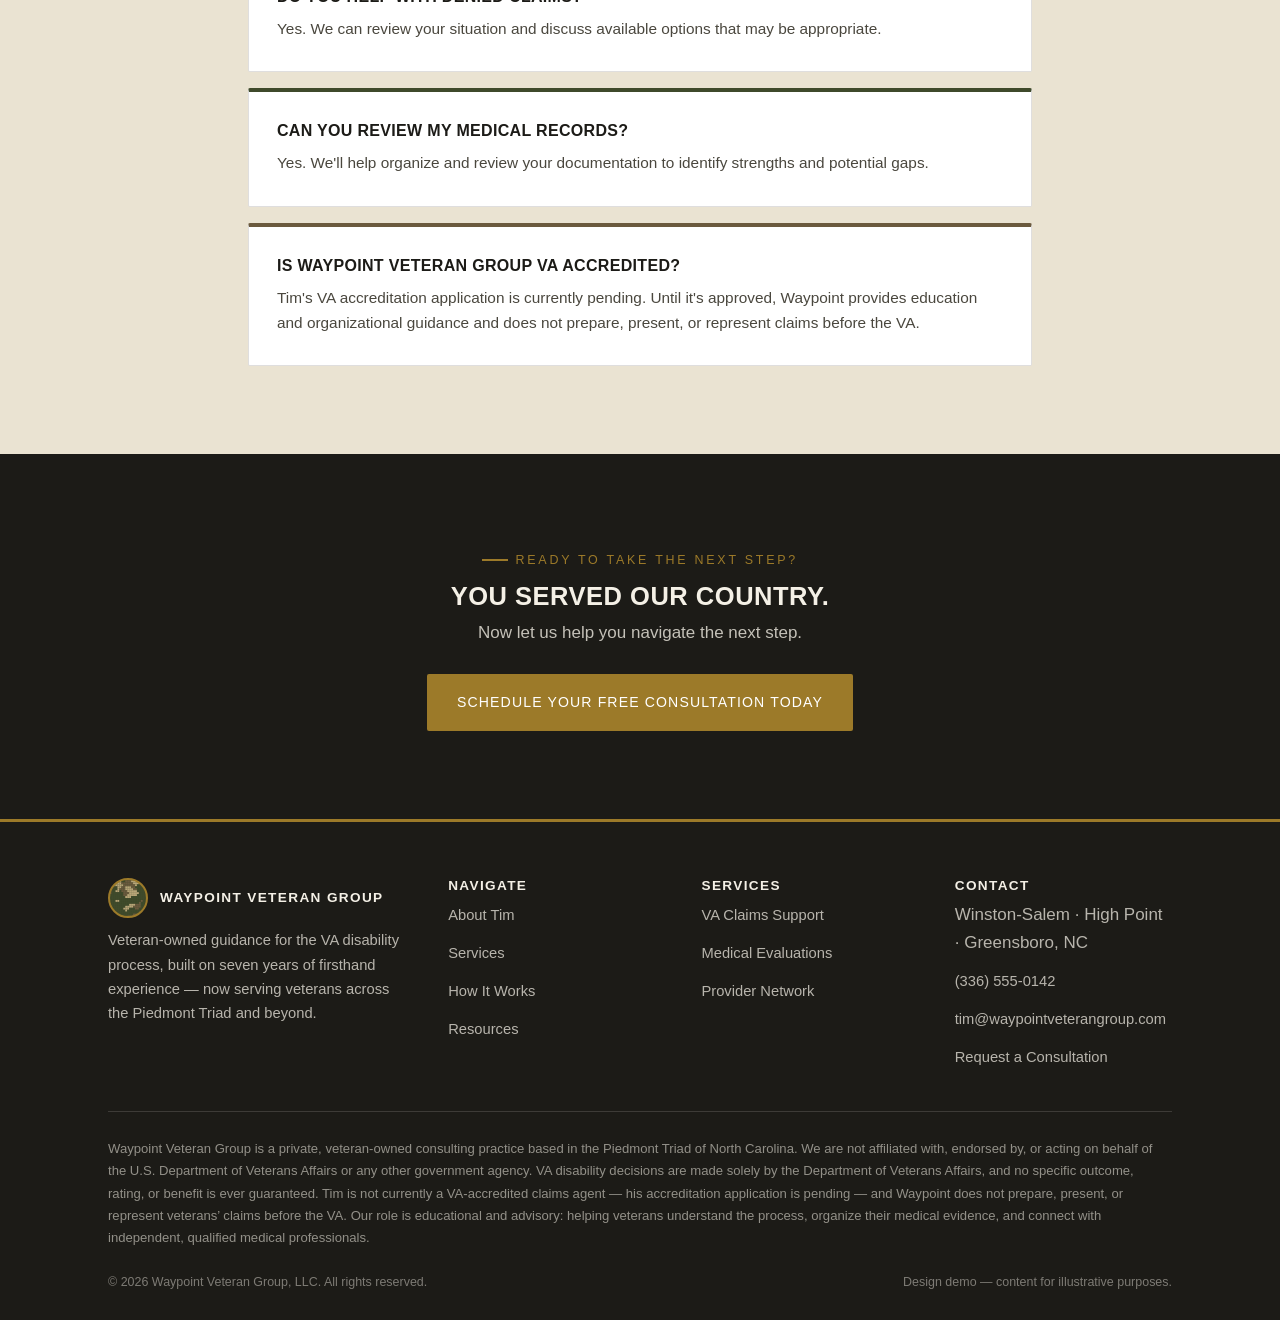
==== commit 5355d565: "Remove logo images and add aria-hidden attributes" ====
--- a/index.html
+++ b/index.html
@@ -60,7 +60,7 @@
 <header class="site-header">
   <div class="wrap">
     <a href="index.html" class="logo">
-      <span class="mark"><img src="assets/logo-mark.png" alt="" width="60" height="60"></span>
+      <span class="mark" aria-hidden="true"></span>
       <span>
         <strong>Waypoint Veteran Group</strong>
       </span>
@@ -222,7 +222,7 @@
     <div class="footer-grid">
       <div>
         <div class="footer-brand-mark">
-          <span class="mark-badge"><img src="assets/logo-mark.png" alt="" width="40" height="40"></span>
+          <span class="mark-badge" aria-hidden="true"></span>
           <h4 style="margin:0;">Waypoint Veteran Group</h4>
         </div>
         <p style="font-size:0.92rem;color:rgba(244,240,230,0.72);">
--- a/css/style.css
+++ b/css/style.css
@@ -126,18 +126,12 @@
   width: 62px; height: 62px;
   border: 2px solid var(--brass);
   border-radius: 50%;
-  background: var(--paper);
+  background-image: url('../assets/camo-pattern.svg');
+  background-size: 260% 260%;
+  background-position: 35% 55%;
   flex: none;
-  display: flex; align-items: center; justify-content: center;
-  overflow: hidden;
-}
-.logo .mark img {
-  width: 78%; height: 78%;
-  object-fit: contain;
-  display: block;
 }
 .logo strong { color: var(--brass-light); font-weight: 600; }
-.logo small { display: block; font-family: 'Public Sans', sans-serif; text-transform: none; letter-spacing: 0; font-size: 0.68rem; color: rgba(244,240,230,0.6); }
 
 .footer-brand-mark {
   display: flex; align-items: center; gap: 12px; margin-bottom: 10px;
@@ -145,13 +139,12 @@
 .footer-brand-mark .mark-badge {
   width: 40px; height: 40px;
   border-radius: 50%;
-  background: var(--paper);
   border: 2px solid var(--brass);
-  display: flex; align-items: center; justify-content: center;
+  background-image: url('../assets/camo-pattern.svg');
+  background-size: 260% 260%;
+  background-position: 55% 40%;
   flex: none;
-  overflow: hidden;
-}
-.footer-brand-mark .mark-badge img { width: 78%; height: 78%; object-fit: contain; }
+}
 
 nav.main-nav { display: flex; align-items: center; gap: 30px; }
 nav.main-nav a {
